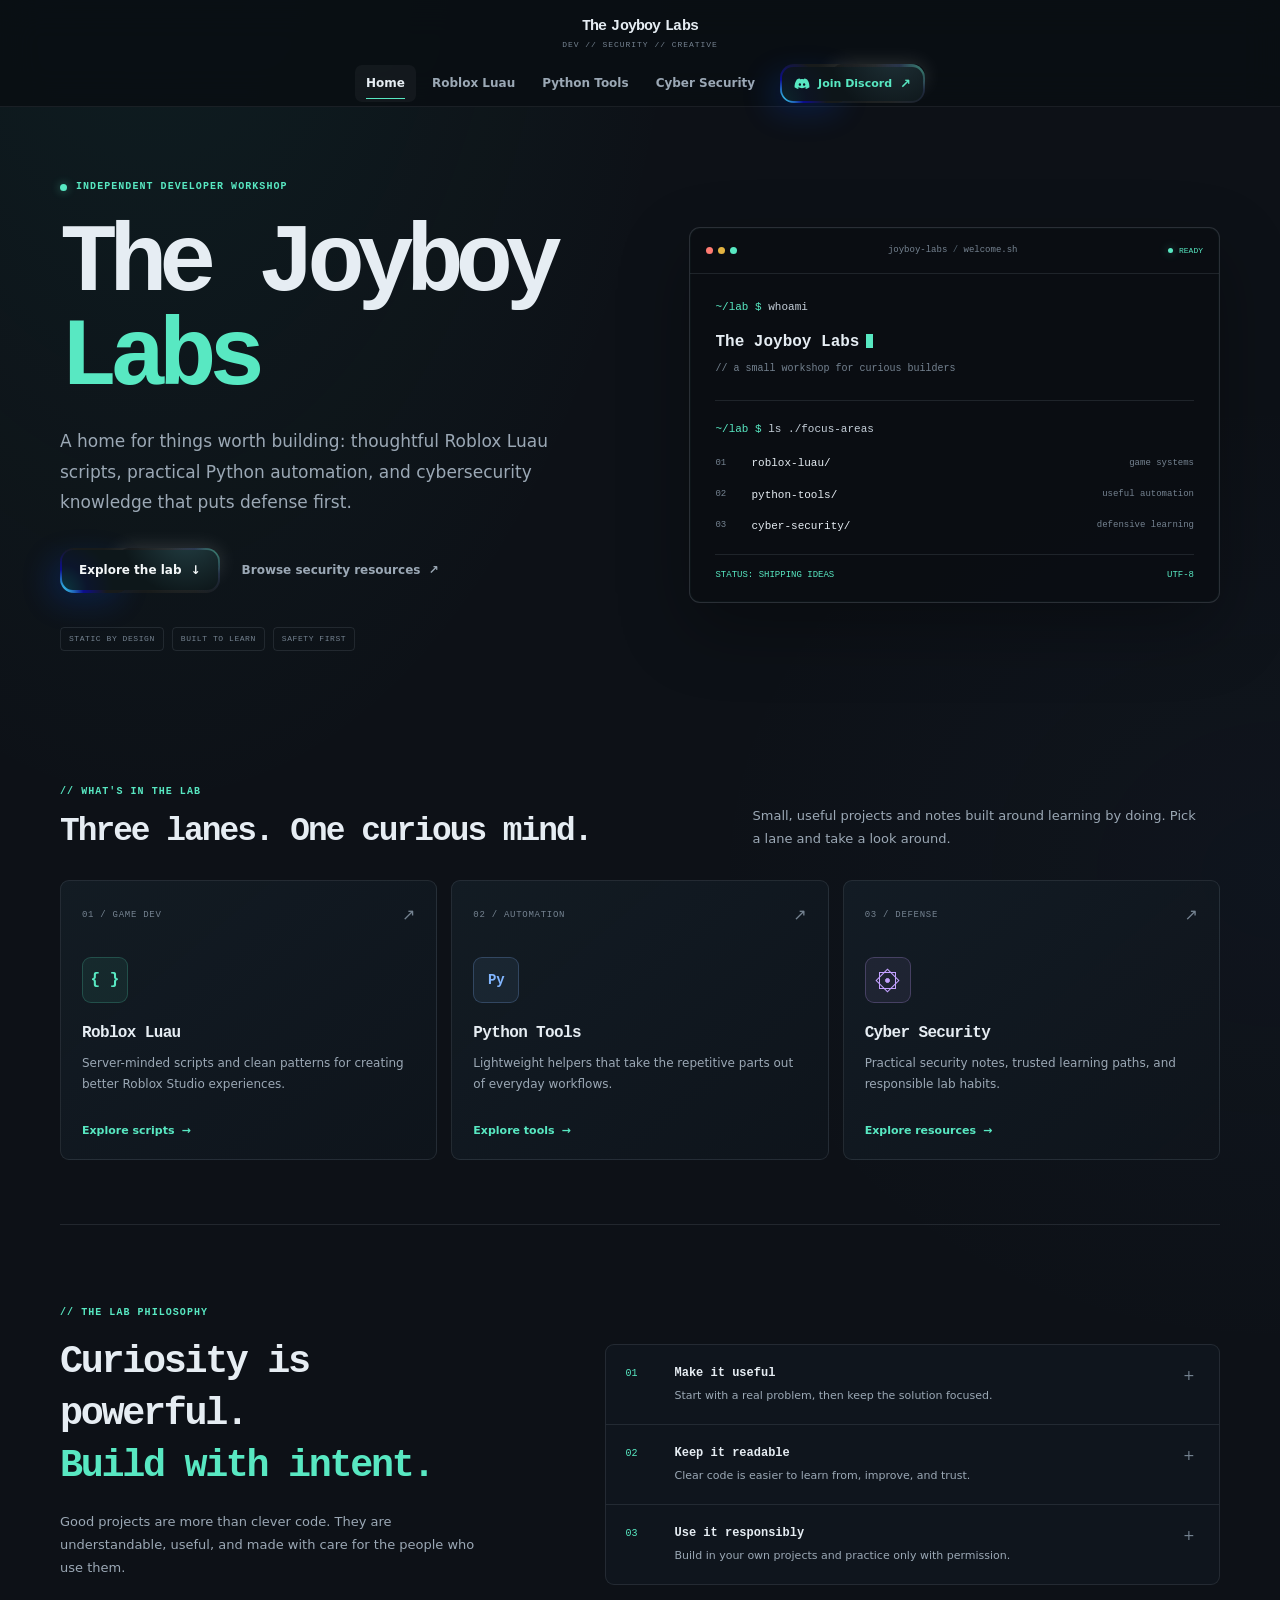
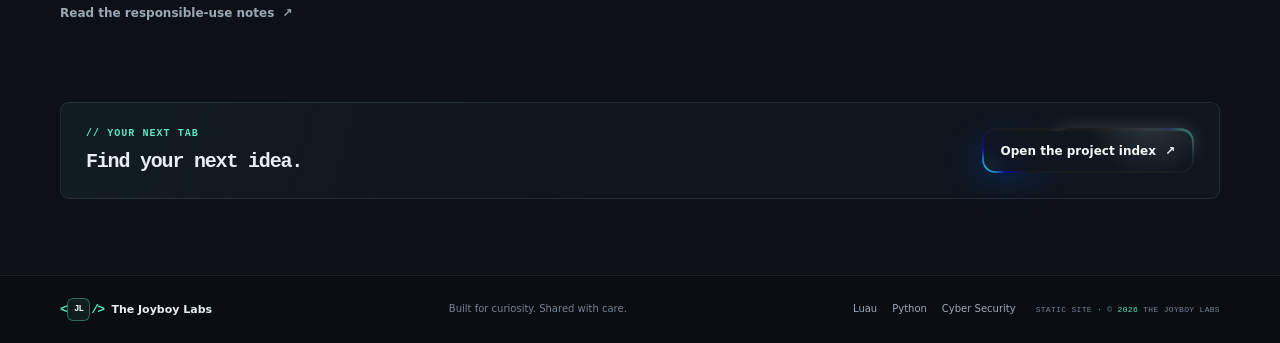
==== index.html @ d01e59e3 "Build Joyboy Labs static site and download bundle Co-authored-by: arena-agent <297053741+arena-agent" ====
<!doctype html>
<html lang="en">
<head>
  <meta charset="utf-8">
  <meta name="viewport" content="width=device-width, initial-scale=1">
  <meta name="theme-color" content="#0d1117">
  <meta name="description" content="The Joyboy Labs is a focused home for Roblox Luau scripts, practical Python tools, and responsible cybersecurity learning.">
  <title>The Joyboy Labs — Build, learn, explore</title>
  <link rel="stylesheet" href="css/style.css">
  <script src="js/main.js" defer></script>
</head>
<body>
  <a class="skip-link" href="#main">Skip to content</a>

  <header class="site-header">
    <div class="nav-shell">
      <a class="brand" href="index.html" aria-label="The Joyboy Labs home">
        <span class="brand-copy">
          <span class="brand-name" aria-hidden="true">
            <span class="brand-letter" style="animation-delay: 0ms">T</span><span class="brand-letter" style="animation-delay: 48ms">h</span><span class="brand-letter" style="animation-delay: 96ms">e</span><span class="brand-letter brand-space" style="animation-delay: 144ms">&nbsp;</span><span class="brand-letter" style="animation-delay: 192ms">J</span><span class="brand-letter" style="animation-delay: 240ms">o</span><span class="brand-letter" style="animation-delay: 288ms">y</span><span class="brand-letter" style="animation-delay: 336ms">b</span><span class="brand-letter" style="animation-delay: 384ms">o</span><span class="brand-letter" style="animation-delay: 432ms">y</span><span class="brand-letter brand-space" style="animation-delay: 480ms">&nbsp;</span><span class="brand-letter" style="animation-delay: 528ms">L</span><span class="brand-letter" style="animation-delay: 576ms">a</span><span class="brand-letter" style="animation-delay: 624ms">b</span><span class="brand-letter" style="animation-delay: 672ms">s</span>
          </span>
          <span class="brand-tag">DEV // SECURITY // CREATIVE</span>
        </span>
      </a>

      <button class="menu-toggle" type="button" aria-expanded="false" aria-controls="primary-navigation" aria-label="Open navigation menu">
        <span class="menu-toggle-lines" aria-hidden="true"><span></span><span></span><span></span></span>
      </button>

      <nav class="primary-nav" id="primary-navigation" aria-label="Primary navigation">
        <a class="nav-link is-active" href="index.html" aria-current="page">Home</a>
        <a class="nav-link" href="roblox.html">Roblox Luau</a>
        <a class="nav-link" href="python.html">Python Tools</a>
        <a class="nav-link" href="cyber.html">Cyber Security</a>
        <a class="discord-link button button-discord" href="https://discord.gg/joyboyhakari_16266" target="_blank" rel="noopener noreferrer">
          <span class="blob1" aria-hidden="true"></span><span class="blob2" aria-hidden="true"></span>
          <span class="inner"><svg aria-hidden="true" viewBox="0 0 24 24"><path d="M19.7 5.3a17.6 17.6 0 0 0-4.3-1.4l-.5 1a16.2 16.2 0 0 0-5.8 0l-.5-1a17.6 17.6 0 0 0-4.3 1.4C1.6 9.2.8 13 .8 16.8a17.8 17.8 0 0 0 5.3 2.7l1.1-1.8-1.7-.8.4-.3a12.6 12.6 0 0 0 12.2 0l.4.3-1.7.8 1.1 1.8a17.8 17.8 0 0 0 5.3-2.7c0-4.4-.8-8.1-3.5-11.5ZM8.8 14.7c-1 0-1.8-.9-1.8-2s.8-2 1.8-2 1.8.9 1.8 2-.8 2-1.8 2Zm6.4 0c-1 0-1.8-.9-1.8-2s.8-2 1.8-2 1.8.9 1.8 2-.8 2-1.8 2Z"/></svg><span>Join Discord</span><span class="external-mark" aria-hidden="true">↗</span></span>
        </a>
      </nav>
    </div>
  </header>

  <main id="main">
    <section class="home-hero container" aria-labelledby="home-title">
      <div class="hero-copy">
        <p class="eyebrow"><span class="status-dot"></span> INDEPENDENT DEVELOPER WORKSHOP</p>
        <h1 id="home-title">The Joyboy<br><span class="title-accent">Labs</span></h1>
        <p class="hero-lead">A home for things worth building: thoughtful Roblox Luau scripts, practical Python automation, and cybersecurity knowledge that puts defense first.</p>
        <div class="hero-actions">
          <a class="button button-primary" href="#focus-areas"><span class="blob1" aria-hidden="true"></span><span class="blob2" aria-hidden="true"></span><span class="inner"><span>Explore the lab</span><span aria-hidden="true">↓</span></span></a>
          <a class="text-link" href="cyber.html">Browse security resources <span aria-hidden="true">↗</span></a>
        </div>
        <ul class="hero-tags" aria-label="Site principles">
          <li>STATIC BY DESIGN</li>
          <li>BUILT TO LEARN</li>
          <li>SAFETY FIRST</li>
        </ul>
      </div>

      <div class="console-window" aria-label="A welcome panel for The Joyboy Labs">
        <div class="console-titlebar">
          <span class="window-dots" aria-hidden="true"><i></i><i></i><i></i></span>
          <span class="console-path">joyboy-labs <span>/</span> welcome.sh</span>
          <span class="console-state"><span class="status-dot"></span> READY</span>
        </div>
        <div class="console-body">
          <p class="console-command"><span>~/lab $</span> whoami</p>
          <p class="console-output">The Joyboy Labs<span class="cursor-block" aria-hidden="true"></span></p>
          <p class="console-comment">// a small workshop for curious builders</p>
          <div class="console-divider"></div>
          <p class="console-command"><span>~/lab $</span> ls ./focus-areas</p>
          <ul class="console-list">
            <li><span class="console-file">01</span><span>roblox-luau/</span><span class="console-file-note">game systems</span></li>
            <li><span class="console-file">02</span><span>python-tools/</span><span class="console-file-note">useful automation</span></li>
            <li><span class="console-file">03</span><span>cyber-security/</span><span class="console-file-note">defensive learning</span></li>
          </ul>
          <div class="console-footer"><span>STATUS: SHIPPING IDEAS</span><span>UTF-8</span></div>
        </div>
      </div>
    </section>

    <section class="section-block container" id="focus-areas" aria-labelledby="focus-title">
      <div class="section-heading">
        <div>
          <p class="eyebrow">// WHAT'S IN THE LAB</p>
          <h2 id="focus-title">Three lanes. One curious mind.</h2>
        </div>
        <p class="section-intro">Small, useful projects and notes built around learning by doing. Pick a lane and take a look around.</p>
      </div>

      <div class="focus-grid">
        <a class="focus-card" href="roblox.html">
          <div class="focus-card-top"><span class="focus-index">01 / GAME DEV</span><span class="card-arrow" aria-hidden="true">↗</span></div>
          <div class="focus-symbol symbol-luau" aria-hidden="true">{ }</div>
          <h3>Roblox Luau</h3>
          <p>Server-minded scripts and clean patterns for creating better Roblox Studio experiences.</p>
          <span class="focus-card-link">Explore scripts <span aria-hidden="true">→</span></span>
        </a>

        <a class="focus-card" href="python.html">
          <div class="focus-card-top"><span class="focus-index">02 / AUTOMATION</span><span class="card-arrow" aria-hidden="true">↗</span></div>
          <div class="focus-symbol symbol-python" aria-hidden="true">Py</div>
          <h3>Python Tools</h3>
          <p>Lightweight helpers that take the repetitive parts out of everyday workflows.</p>
          <span class="focus-card-link">Explore tools <span aria-hidden="true">→</span></span>
        </a>

        <a class="focus-card" href="cyber.html">
          <div class="focus-card-top"><span class="focus-index">03 / DEFENSE</span><span class="card-arrow" aria-hidden="true">↗</span></div>
          <div class="focus-symbol symbol-cyber" aria-hidden="true"><span></span></div>
          <h3>Cyber Security</h3>
          <p>Practical security notes, trusted learning paths, and responsible lab habits.</p>
          <span class="focus-card-link">Explore resources <span aria-hidden="true">→</span></span>
        </a>
      </div>
    </section>

    <section class="lab-note-section container" aria-labelledby="lab-note-title">
      <div class="lab-note-copy">
        <p class="eyebrow">// THE LAB PHILOSOPHY</p>
        <h2 id="lab-note-title">Curiosity is powerful.<br><span class="title-accent">Build with intent.</span></h2>
        <p>Good projects are more than clever code. They are understandable, useful, and made with care for the people who use them.</p>
        <a class="text-link" href="cyber.html">Read the responsible-use notes <span aria-hidden="true">↗</span></a>
      </div>
      <div class="principles-panel">
        <div class="principle-row"><span class="principle-number">01</span><div><h3>Make it useful</h3><p>Start with a real problem, then keep the solution focused.</p></div><span class="principle-mark" aria-hidden="true">+</span></div>
        <div class="principle-row"><span class="principle-number">02</span><div><h3>Keep it readable</h3><p>Clear code is easier to learn from, improve, and trust.</p></div><span class="principle-mark" aria-hidden="true">+</span></div>
        <div class="principle-row"><span class="principle-number">03</span><div><h3>Use it responsibly</h3><p>Build in your own projects and practice only with permission.</p></div><span class="principle-mark" aria-hidden="true">+</span></div>
      </div>
    </section>

    <section class="closing-cta container" aria-labelledby="closing-title">
      <div>
        <p class="eyebrow">// YOUR NEXT TAB</p>
        <h2 id="closing-title">Find your next idea.</h2>
      </div>
      <a class="button button-outline" href="roblox.html"><span class="blob1" aria-hidden="true"></span><span class="blob2" aria-hidden="true"></span><span class="inner"><span>Open the project index</span><span aria-hidden="true">↗</span></span></a>
    </section>
  </main>

  <footer class="site-footer">
    <div class="footer-shell">
      <a class="footer-brand" href="index.html"><span class="brand-mark" aria-hidden="true"><span class="brand-mark-bracket">&lt;</span><span class="brand-mark-core">JL</span><span class="brand-mark-bracket">/&gt;</span></span><span>The Joyboy Labs</span></a>
      <p>Built for curiosity. Shared with care.</p>
      <div class="footer-links"><a href="roblox.html">Luau</a><a href="python.html">Python</a><a href="cyber.html">Cyber Security</a></div>
      <span class="footer-meta">STATIC SITE <span aria-hidden="true">·</span> © <span data-current-year>2026</span> THE JOYBOY LABS</span>
    </div>
  </footer>
</body>
</html>
---- css/style.css ----
:root {
  color-scheme: dark;
  --bg: #0d1117;
  --bg-deep: #090d12;
  --panel: #111820;
  --panel-raised: #141d26;
  --panel-muted: #0f151c;
  --text: #e6edf3;
  --muted: #9ba8b5;
  --subtle: #758391;
  --border: rgba(139, 148, 158, 0.17);
  --border-strong: rgba(139, 148, 158, 0.3);
  --accent: #58e8c2;
  --accent-blue: #82b6ff;
  --accent-violet: #c3a1ff;
  --danger: #ff7b72;
  --font-sans: Inter, ui-sans-serif, system-ui, -apple-system, BlinkMacSystemFont, "Segoe UI", sans-serif;
  --font-mono: "Fira Code", "SFMono-Regular", Consolas, "Liberation Mono", monospace;
  --content-width: 1160px;
}

*,
*::before,
*::after {
  box-sizing: border-box;
}

html {
  scroll-behavior: smooth;
  scroll-padding-top: 100px;
  background: var(--bg);
}

body {
  min-width: 320px;
  margin: 0;
  color: var(--text);
  background:
    radial-gradient(ellipse at 12% -12%, rgba(35, 176, 149, 0.09), transparent 34rem),
    radial-gradient(ellipse at 100% 45%, rgba(61, 106, 177, 0.045), transparent 36rem),
    var(--bg);
  font-family: var(--font-sans);
  font-size: 15px;
  line-height: 1.65;
  -webkit-font-smoothing: antialiased;
  text-rendering: optimizeLegibility;
}

button,
a {
  font: inherit;
}

a {
  color: inherit;
  text-decoration: none;
}

button {
  color: inherit;
}

svg {
  display: block;
}

::selection {
  color: #07110f;
  background: var(--accent);
}

:focus-visible {
  outline: 2px solid var(--accent);
  outline-offset: 4px;
}

.skip-link {
  position: fixed;
  z-index: 100;
  top: 12px;
  left: 12px;
  padding: 10px 14px;
  transform: translateY(-160%);
  border: 1px solid var(--accent);
  border-radius: 8px;
  color: #08120f;
  background: var(--accent);
  font-weight: 700;
}

.skip-link:focus {
  transform: translateY(0);
}

.container {
  width: min(var(--content-width), calc(100% - 48px));
  margin-inline: auto;
}

.site-header {
  position: sticky;
  z-index: 50;
  top: 0;
  border-bottom: 1px solid rgba(139, 148, 158, 0.13);
  background: rgba(10, 14, 19, 0.87);
  backdrop-filter: blur(18px);
  -webkit-backdrop-filter: blur(18px);
}

.nav-shell {
  position: relative;
  display: grid;
  width: min(var(--content-width), calc(100% - 48px));
  min-height: 106px;
  grid-template-columns: 1fr;
  grid-template-rows: 55px 45px;
  justify-items: center;
  gap: 0;
  margin-inline: auto;
  padding-top: 6px;
}

.brand {
  grid-row: 1;
  display: inline-flex;
  min-width: max-content;
  align-items: center;
  justify-content: center;
}

.footer-brand {
  display: inline-flex;
  min-width: max-content;
  align-items: center;
  gap: 11px;
}

.brand-mark {
  display: inline-flex;
  align-items: center;
  gap: 1px;
  color: var(--accent);
  font-family: var(--font-mono);
  font-size: 14px;
  font-weight: 700;
  letter-spacing: -0.12em;
  line-height: 1;
}

.brand-mark-core {
  display: inline-grid;
  width: 27px;
  height: 27px;
  place-items: center;
  border: 1px solid rgba(88, 232, 194, 0.38);
  border-radius: 6px;
  color: var(--text);
  background: rgba(88, 232, 194, 0.08);
  font-size: 10px;
  letter-spacing: -0.08em;
}

.brand-mark-bracket {
  color: var(--accent);
  font-size: 13px;
}

.brand-copy {
  display: grid;
  justify-items: center;
  gap: 4px;
  text-align: center;
}

.brand-name {
  position: relative;
  display: inline-flex;
  isolation: isolate;
  align-items: center;
  color: var(--text);
  font-family: var(--font-mono);
  font-size: 15px;
  font-weight: 700;
  letter-spacing: -0.055em;
  line-height: 1.2;
}

.brand-letter {
  display: inline-block;
  opacity: 1;
  animation: brand-letter-reveal 720ms cubic-bezier(0.2, 0.75, 0.25, 1) both;
  animation-delay: 0ms;
}

.brand-space {
  width: 0.32em;
}

.brand-name::after {
  position: absolute;
  z-index: 1;
  inset: -3px -7px;
  pointer-events: none;
  background-image:
    radial-gradient(circle at 50% 50%, rgba(255, 255, 0, 0.72), transparent 50%),
    radial-gradient(circle at 45% 45%, rgba(255, 0, 0, 0.54), transparent 45%),
    radial-gradient(circle at 55% 55%, rgba(0, 255, 255, 0.62), transparent 45%),
    radial-gradient(circle at 45% 55%, rgba(0, 255, 0, 0.48), transparent 45%),
    radial-gradient(circle at 55% 45%, rgba(0, 0, 255, 0.48), transparent 45%);
  background-size: 100% 100%;
  content: "";
  opacity: 0;
  mix-blend-mode: screen;
  mask: repeating-linear-gradient(90deg, transparent 0 6px, #000 7px 8px);
  -webkit-mask: repeating-linear-gradient(90deg, transparent 0 6px, #000 7px 8px);
  animation: brand-spectrum-reveal 1.8s cubic-bezier(0.6, 0.8, 0.5, 1) both;
}

@keyframes brand-letter-reveal {
  0% {
    opacity: 0;
    transform: scale(0.88) translateY(3px);
    text-shadow: 0 0 0 transparent;
  }
  14% {
    opacity: 1;
    transform: scale(1.08) translateY(-1px);
    text-shadow: 0 0 8px rgba(88, 232, 194, 0.7);
  }
  38%,
  100% {
    opacity: 1;
    transform: scale(1) translateY(0);
    text-shadow: 0 0 0 transparent;
  }
}

@keyframes brand-spectrum-reveal {
  0% {
    opacity: 0;
    transform: translateX(-55%);
  }
  15% {
    opacity: 0.9;
  }
  65% {
    opacity: 0;
  }
  100% {
    opacity: 0;
    transform: translateX(55%);
  }
}

.brand-tag {
  color: var(--subtle);
  font-family: var(--font-mono);
  font-size: 8px;
  letter-spacing: 0.12em;
  line-height: 1.2;
}

.primary-nav {
  grid-row: 2;
  display: flex;
  align-items: center;
  justify-self: center;
  gap: 5px;
}

.nav-link {
  position: relative;
  padding: 9px 11px;
  border-radius: 7px;
  color: var(--muted);
  font-size: 12px;
  font-weight: 550;
  transition: color 160ms ease, background-color 160ms ease;
}

.nav-link:hover,
.nav-link.is-active {
  color: var(--text);
  background: rgba(255, 255, 255, 0.045);
}

.nav-link.is-active::after {
  position: absolute;
  right: 11px;
  bottom: 3px;
  left: 11px;
  height: 1px;
  background: var(--accent);
  content: "";
}

.discord-link {
  flex: 0 0 auto;
}

.external-mark {
  font-size: 13px;
  line-height: 1;
}

.menu-toggle {
  display: none;
  width: 42px;
  height: 42px;
  align-items: center;
  justify-content: center;
  border: 1px solid var(--border);
  border-radius: 8px;
  background: var(--panel-muted);
  cursor: pointer;
}

.menu-toggle-lines {
  display: grid;
  width: 17px;
  gap: 4px;
}

.menu-toggle-lines span {
  display: block;
  height: 1.5px;
  border-radius: 2px;
  background: var(--text);
}

.eyebrow {
  display: flex;
  align-items: center;
  gap: 9px;
  margin: 0;
  color: var(--accent);
  font-family: var(--font-mono);
  font-size: 10px;
  font-weight: 600;
  letter-spacing: 0.105em;
  line-height: 1.6;
}

.status-dot {
  display: inline-block;
  width: 7px;
  height: 7px;
  flex: 0 0 7px;
  border-radius: 50%;
  background: var(--accent);
  box-shadow: 0 0 10px rgba(88, 232, 194, 0.48);
}

.home-hero {
  display: grid;
  min-height: 590px;
  grid-template-columns: 1fr 0.96fr;
  align-items: center;
  gap: clamp(34px, 6vw, 78px);
  padding-block: 72px 84px;
}

.hero-copy {
  max-width: 570px;
}

.hero-copy h1,
.page-hero h1 {
  margin: 23px 0 20px;
  font-family: var(--font-mono);
  font-size: clamp(3.5rem, 7.8vw, 6rem);
  font-weight: 650;
  letter-spacing: -0.085em;
  line-height: 0.98;
}

.title-accent {
  color: var(--accent);
}

.hero-lead,
.page-lead {
  max-width: 570px;
  margin: 0;
  color: var(--muted);
  font-size: clamp(15px, 1.6vw, 17px);
  line-height: 1.8;
}

.hero-actions {
  display: flex;
  flex-wrap: wrap;
  align-items: center;
  gap: 22px;
  margin-top: 30px;
}

.button {
  position: relative;
  isolation: isolate;
  display: inline-flex;
  min-height: 45px;
  align-items: center;
  justify-content: center;
  padding: 2px;
  overflow: visible;
  border: 0;
  border-radius: 14px;
  color: var(--text);
  background: radial-gradient(circle 80px at 80% -10%, rgba(255, 255, 255, 0.16), #181b1b 76%);
  font-size: 12px;
  font-weight: 700;
  text-decoration: none;
  white-space: nowrap;
  cursor: pointer;
  transition: transform 160ms ease, filter 160ms ease;
}

.button::after {
  position: absolute;
  z-index: -1;
  top: 0;
  right: 0;
  width: 65%;
  height: 60%;
  border-radius: 120px;
  box-shadow: 0 0 20px rgba(255, 255, 255, 0.16);
  content: "";
  pointer-events: none;
}

.button .blob1,
.button .blob2 {
  position: absolute;
  top: 0;
  bottom: 0;
  width: 70px;
  border-radius: inherit;
  pointer-events: none;
  transition: transform 180ms ease;
}

.button .blob1 {
  left: 0;
  background: radial-gradient(circle 60px at 0% 100%, #3fe9ff, rgba(0, 0, 255, 0.5), transparent 78%);
  box-shadow: -10px 10px 30px rgba(0, 81, 255, 0.18);
}

.button .blob2 {
  right: 0;
  background: radial-gradient(circle 65px at 100% 0%, rgba(88, 232, 194, 0.72), rgba(0, 81, 255, 0.16), transparent 78%);
  opacity: 0.72;
}

.button .inner {
  position: relative;
  z-index: 1;
  display: inline-flex;
  width: auto;
  min-height: 40px;
  align-items: center;
  justify-content: center;
  gap: 9px;
  padding: 0 17px;
  border-radius: 11px;
  color: #f3f7f8;
  background: radial-gradient(circle 80px at 80% -50%, #39464c, #0e1419 80%);
  font-size: 12px;
  font-weight: 700;
  line-height: 1.2;
}

.button .inner::before {
  position: absolute;
  z-index: 0;
  inset: 0;
  border-radius: inherit;
  background: radial-gradient(circle 60px at 0% 100%, rgba(0, 225, 255, 0.08), rgba(0, 0, 255, 0.045), transparent 85%);
  content: "";
  pointer-events: none;
}

.button .inner > * {
  position: relative;
  z-index: 1;
}

.button:hover {
  transform: translateY(-1px);
  filter: brightness(1.12);
}

.button:hover .blob1 {
  transform: translateX(3px);
}

.button:hover .blob2 {
  transform: translateX(-3px);
}

.button:focus-visible {
  outline: 2px solid var(--accent);
  outline-offset: 4px;
}

.button-primary .inner {
  background: radial-gradient(circle 80px at 80% -50%, #254247, #0d171a 82%);
}

.button-primary .inner::before {
  background: radial-gradient(circle 60px at 0% 100%, rgba(0, 225, 255, 0.16), rgba(0, 0, 255, 0.08), transparent 85%);
}

.button-outline .inner {
  background: radial-gradient(circle 80px at 80% -50%, #303b42, #10161d 82%);
}

.button-discord {
  min-height: 39px;
  margin-left: 9px;
  font-size: 11px;
}

.button-discord .inner {
  min-height: 34px;
  gap: 8px;
  padding-inline: 12px;
  color: var(--accent);
  font-size: 11px;
  background: radial-gradient(circle 80px at 80% -50%, #203339, #0d1519 82%);
}

.button-discord:hover .inner {
  color: #f3f7f8;
}

.button-discord svg {
  width: 16px;
  height: 16px;
  fill: currentColor;
}

.text-link {
  display: inline-flex;
  align-items: center;
  gap: 8px;
  color: var(--muted);
  font-size: 12px;
  font-weight: 600;
  transition: color 160ms ease;
}

.text-link:hover {
  color: var(--accent);
}

.hero-tags,
.tag-row {
  display: flex;
  flex-wrap: wrap;
  align-items: center;
  gap: 8px;
  margin: 34px 0 0;
  padding: 0;
  list-style: none;
}

.hero-tags li,
.tag {
  padding: 6px 8px;
  border: 1px solid var(--border);
  border-radius: 4px;
  color: var(--subtle);
  font-family: var(--font-mono);
  font-size: 8px;
  letter-spacing: 0.07em;
  line-height: 1.25;
}

.console-window {
  overflow: hidden;
  border: 1px solid rgba(139, 148, 158, 0.25);
  border-radius: 11px;
  background: rgba(10, 14, 19, 0.92);
  box-shadow: 0 26px 70px rgba(0, 0, 0, 0.3), 0 0 0 1px rgba(88, 232, 194, 0.025) inset;
}

.console-titlebar {
  display: flex;
  min-height: 46px;
  align-items: center;
  justify-content: space-between;
  gap: 12px;
  padding: 0 16px;
  border-bottom: 1px solid var(--border);
  color: var(--subtle);
  font-family: var(--font-mono);
  font-size: 9px;
}

.window-dots {
  display: inline-flex;
  gap: 5px;
}

.window-dots i {
  width: 7px;
  height: 7px;
  border-radius: 50%;
  background: #4b5967;
}

.window-dots i:first-child {
  background: #ff7b72;
}

.window-dots i:nth-child(2) {
  background: #e3b341;
}

.window-dots i:nth-child(3) {
  background: #58e8c2;
}

.console-path {
  flex: 1;
  text-align: center;
}

.console-path span {
  color: #52606d;
}

.console-state {
  display: inline-flex;
  align-items: center;
  gap: 6px;
  color: var(--accent);
  font-size: 8px;
}

.console-state .status-dot {
  width: 5px;
  height: 5px;
  flex-basis: 5px;
}

.console-body {
  padding: 24px 25px 19px;
  font-family: var(--font-mono);
  font-size: 11px;
}

.console-command {
  margin: 0;
  color: #c6d0da;
}

.console-command span {
  color: var(--accent);
}

.console-output {
  margin: 13px 0 5px;
  color: var(--text);
  font-size: 16px;
  font-weight: 600;
}

.cursor-block {
  display: inline-block;
  width: 7px;
  height: 14px;
  margin-left: 7px;
  background: var(--accent);
  vertical-align: -2px;
}

.console-comment {
  margin: 0;
  color: var(--subtle);
  font-size: 10px;
}

.console-divider {
  height: 1px;
  margin: 23px 0 19px;
  background: var(--border);
}

.console-list {
  display: grid;
  gap: 13px;
  margin: 16px 0 19px;
  padding: 0;
  color: var(--text);
  list-style: none;
}

.console-list li {
  display: grid;
  grid-template-columns: 26px minmax(100px, 1fr) auto;
  align-items: center;
  gap: 10px;
}

.console-file,
.console-file-note,
.console-footer {
  color: var(--subtle);
  font-size: 9px;
}

.console-file-note {
  text-align: right;
}

.console-footer {
  display: flex;
  justify-content: space-between;
  padding-top: 13px;
  border-top: 1px solid var(--border);
  color: var(--accent);
}

.section-block {
  padding-block: 49px 64px;
}

.section-block-compact {
  padding-top: 18px;
}

.section-heading {
  display: grid;
  grid-template-columns: 1.05fr 0.75fr;
  align-items: end;
  gap: 38px;
  margin-bottom: 27px;
}

.section-heading h2,
.lab-note-copy h2,
.closing-cta h2,
.resource-strip h2 {
  margin: 11px 0 0;
  font-family: var(--font-mono);
  font-size: clamp(1.5rem, 3vw, 2.05rem);
  font-weight: 550;
  letter-spacing: -0.06em;
  line-height: 1.28;
}

.section-intro {
  max-width: 455px;
  margin: 0 0 2px;
  color: var(--muted);
  font-size: 13px;
  line-height: 1.75;
}

.focus-grid {
  display: grid;
  grid-template-columns: repeat(3, minmax(0, 1fr));
  gap: 14px;
}

.focus-card {
  display: flex;
  min-height: 280px;
  flex-direction: column;
  padding: 21px 21px 19px;
  border: 1px solid var(--border);
  border-radius: 9px;
  background: linear-gradient(140deg, rgba(20, 29, 38, 0.88), rgba(15, 21, 28, 0.86));
  transition: border-color 160ms ease, background-color 160ms ease, transform 160ms ease;
}

.focus-card:hover {
  transform: translateY(-3px);
  border-color: rgba(88, 232, 194, 0.47);
  background: linear-gradient(140deg, rgba(21, 34, 41, 0.96), rgba(15, 21, 28, 0.9));
}

.focus-card-top {
  display: flex;
  align-items: center;
  justify-content: space-between;
}

.focus-index,
.mini-card-index,
.resource-index {
  color: var(--subtle);
  font-family: var(--font-mono);
  font-size: 9px;
  letter-spacing: 0.08em;
}

.card-arrow {
  color: var(--subtle);
  font-size: 16px;
  transition: color 160ms ease, transform 160ms ease;
}

.focus-card:hover .card-arrow {
  transform: translate(2px, -2px);
  color: var(--accent);
}

.focus-symbol {
  display: grid;
  width: 46px;
  height: 46px;
  place-items: center;
  margin-top: 29px;
  border: 1px solid rgba(88, 232, 194, 0.2);
  border-radius: 9px;
  color: var(--accent);
  background: rgba(88, 232, 194, 0.07);
  font-family: var(--font-mono);
  font-size: 16px;
  font-weight: 600;
}

.symbol-python {
  border-color: rgba(130, 182, 255, 0.23);
  color: var(--accent-blue);
  background: rgba(130, 182, 255, 0.075);
  font-size: 14px;
}

.symbol-cyber {
  position: relative;
  border-color: rgba(195, 161, 255, 0.24);
  background: rgba(195, 161, 255, 0.075);
}

.symbol-cyber::before,
.symbol-cyber::after,
.symbol-cyber span {
  position: absolute;
  display: block;
  width: 17px;
  height: 17px;
  border: 1px solid var(--accent-violet);
  content: "";
}

.symbol-cyber::before {
  transform: rotate(45deg);
}

.symbol-cyber::after {
  width: 5px;
  height: 5px;
  border-radius: 50%;
  background: var(--accent-violet);
}

.focus-card h3,
.mini-card h3,
.resource-card h3 {
  margin: 17px 0 6px;
  font-family: var(--font-mono);
  font-size: 16px;
  font-weight: 550;
  letter-spacing: -0.04em;
}

.focus-card p,
.mini-card p,
.resource-card p {
  margin: 0;
  color: var(--muted);
  font-size: 12px;
  line-height: 1.75;
}

.focus-card-link {
  display: flex;
  align-items: center;
  gap: 7px;
  margin-top: auto;
  padding-top: 21px;
  color: var(--accent);
  font-size: 11px;
  font-weight: 650;
}

.lab-note-section {
  display: grid;
  grid-template-columns: 0.85fr 1.15fr;
  align-items: center;
  gap: clamp(35px, 7vw, 90px);
  padding-block: 80px 78px;
  border-top: 1px solid var(--border);
}

.lab-note-copy h2 {
  margin-top: 15px;
  font-size: clamp(1.65rem, 3.5vw, 2.4rem);
  line-height: 1.36;
}

.lab-note-copy > p:not(.eyebrow) {
  max-width: 430px;
  margin: 17px 0 20px;
  color: var(--muted);
  font-size: 13px;
  line-height: 1.8;
}

.principles-panel {
  overflow: hidden;
  border: 1px solid var(--border);
  border-radius: 9px;
  background: rgba(17, 24, 32, 0.72);
}

.principle-row {
  display: grid;
  grid-template-columns: 36px 1fr 16px;
  align-items: start;
  gap: 13px;
  padding: 19px 20px;
}

.principle-row + .principle-row {
  border-top: 1px solid var(--border);
}

.principle-number {
  padding-top: 2px;
  color: var(--accent);
  font-family: var(--font-mono);
  font-size: 10px;
}

.principle-row h3 {
  margin: 0 0 3px;
  font-family: var(--font-mono);
  font-size: 12px;
  font-weight: 550;
}

.principle-row p {
  margin: 0;
  color: var(--muted);
  font-size: 11px;
  line-height: 1.65;
}

.principle-mark {
  color: var(--subtle);
  font-size: 14px;
}

.closing-cta {
  display: flex;
  align-items: center;
  justify-content: space-between;
  gap: 24px;
  margin-bottom: 76px;
  padding: 23px 25px;
  border: 1px solid var(--border);
  border-radius: 9px;
  background: linear-gradient(105deg, rgba(88, 232, 194, 0.055), rgba(17, 24, 32, 0.7) 45%);
}

.closing-cta h2 {
  margin-top: 7px;
  font-size: 20px;
}

.site-footer {
  border-top: 1px solid var(--border);
  background: rgba(8, 12, 17, 0.64);
}

.footer-shell {
  display: grid;
  width: min(var(--content-width), calc(100% - 48px));
  grid-template-columns: 1fr auto 1fr auto;
  align-items: center;
  gap: 20px;
  margin-inline: auto;
  padding-block: 22px;
}

.footer-brand {
  gap: 8px;
  color: var(--text);
  font-size: 11px;
  font-weight: 650;
}

.footer-brand .brand-mark-core {
  width: 23px;
  height: 23px;
  font-size: 9px;
}

.footer-shell > p {
  margin: 0;
  color: var(--subtle);
  font-size: 10px;
}

.footer-links {
  display: flex;
  justify-content: flex-end;
  gap: 15px;
}

.footer-links a {
  color: var(--muted);
  font-size: 10px;
  transition: color 160ms ease;
}

.footer-links a:hover {
  color: var(--accent);
}

.footer-meta {
  color: var(--subtle);
  font-family: var(--font-mono);
  font-size: 8px;
  letter-spacing: 0.04em;
  white-space: nowrap;
}

.footer-meta span {
  color: var(--accent);
}

/* Category pages */
.page-hero {
  display: grid;
  grid-template-columns: minmax(0, 1fr) 285px;
  align-items: end;
  gap: 56px;
  padding-block: 75px 48px;
  border-bottom: 1px solid var(--border);
}

.page-hero-copy {
  max-width: 720px;
}

.page-hero h1 {
  margin: 17px 0 17px;
  font-size: clamp(3rem, 6.5vw, 5rem);
  line-height: 1.08;
}

.page-lead {
  max-width: 660px;
  font-size: 15px;
}

.page-hero .tag-row {
  margin-top: 23px;
}

.page-index-card {
  display: grid;
  gap: 13px;
  padding: 19px;
  border: 1px solid var(--border);
  border-radius: 8px;
  background: linear-gradient(145deg, rgba(17, 24, 32, 0.92), rgba(13, 17, 23, 0.7));
}

.index-card-label {
  color: var(--accent);
  font-family: var(--font-mono);
  font-size: 8px;
  letter-spacing: 0.13em;
}

.index-card-title {
  padding-bottom: 9px;
  border-bottom: 1px solid var(--border);
  color: var(--text);
  font-family: var(--font-mono);
  font-size: 14px;
  letter-spacing: -0.04em;
}

.index-card-line {
  display: flex;
  gap: 11px;
  color: var(--muted);
  font-size: 10px;
}

.index-card-line span {
  color: var(--subtle);
  font-family: var(--font-mono);
  font-size: 9px;
}

.page-hero + .section-block {
  padding-top: 58px;
}

.snippet-card {
  overflow: hidden;
  border: 1px solid var(--border);
  border-radius: 9px;
  background: rgba(16, 23, 30, 0.72);
}

.snippet-heading {
  display: flex;
  align-items: flex-start;
  justify-content: space-between;
  gap: 22px;
  padding: 21px 23px 19px;
}

.snippet-kicker {
  color: var(--accent);
  font-family: var(--font-mono);
  font-size: 8px;
  letter-spacing: 0.1em;
}

.snippet-kicker span {
  padding-inline: 3px;
  color: var(--subtle);
}

.snippet-heading h3 {
  margin: 9px 0 4px;
  font-family: var(--font-mono);
  font-size: 15px;
  font-weight: 550;
  letter-spacing: -0.045em;
}

.snippet-heading p {
  margin: 0;
  color: var(--muted);
  font-size: 11px;
  line-height: 1.7;
}

.snippet-heading p code,
.snippet-footnote p code {
  padding: 1px 5px;
  border: 1px solid var(--border);
  border-radius: 4px;
  color: var(--accent-blue);
  background: rgba(7, 11, 15, 0.58);
  font-family: var(--font-mono);
  font-size: 0.9em;
}

.language-pill {
  flex: 0 0 auto;
  padding: 5px 8px;
  border: 1px solid rgba(130, 182, 255, 0.24);
  border-radius: 4px;
  color: var(--accent-blue);
  background: rgba(130, 182, 255, 0.06);
  font-family: var(--font-mono);
  font-size: 8px;
  letter-spacing: 0.08em;
}

.code-card {
  overflow: hidden;
  border-top: 1px solid var(--border);
  border-bottom: 1px solid var(--border);
  background: var(--bg-deep);
}

.code-toolbar {
  display: flex;
  min-height: 45px;
  align-items: center;
  justify-content: space-between;
  gap: 14px;
  padding: 6px 12px 6px 18px;
  border-bottom: 1px solid rgba(139, 148, 158, 0.13);
  background: rgba(255, 255, 255, 0.016);
}

.code-file {
  display: inline-flex;
  min-width: 0;
  align-items: center;
  gap: 9px;
  overflow-wrap: anywhere;
  color: var(--muted);
  font-family: var(--font-mono);
  font-size: 9px;
}

.file-dot {
  width: 7px;
  height: 7px;
  flex: 0 0 7px;
  border-radius: 2px;
  background: var(--accent-blue);
}

.copy-button.button {
  min-width: 77px;
  min-height: 30px;
  flex: 0 0 auto;
  padding: 2px;
  font-size: 10px;
  font-weight: 600;
}

.copy-button.button .inner {
  width: 100%;
  min-height: 26px;
  gap: 7px;
  padding-inline: 9px;
  border-radius: 9px;
  font-size: 10px;
}

.copy-button.button:hover:not(:disabled) .inner {
  color: var(--accent);
}

.copy-button.button:disabled {
  cursor: default;
  opacity: 0.92;
}

.copy-button .inner svg {
  width: 14px;
  height: 14px;
  fill: none;
  stroke: currentColor;
  stroke-linecap: round;
  stroke-linejoin: round;
  stroke-width: 1.4;
}

.copy-button.is-copied .inner {
  color: var(--accent);
}

.copy-button.is-error .inner {
  color: var(--danger);
}

pre {
  max-height: 520px;
  overflow: auto;
  margin: 0;
  scrollbar-color: #384653 #0a0e13;
  scrollbar-width: thin;
}

pre code {
  display: block;
  min-width: max-content;
  padding: 18px 22px 21px;
  color: #c9d1d9;
  font-family: var(--font-mono);
  font-size: 11px;
  line-height: 1.8;
  tab-size: 4;
  white-space: pre;
}

.token-keyword {
  color: #ff7b72;
}

.token-string {
  color: #a5d6ff;
}

.token-number {
  color: #79c0ff;
}

.token-function {
  color: #d2a8ff;
}

.token-type {
  color: #ffa657;
}

.token-comment {
  color: #8b949e;
  font-style: italic;
}

.snippet-footnote {
  display: flex;
  align-items: flex-start;
  gap: 10px;
  padding: 13px 20px 15px;
}

.footnote-mark {
  display: grid;
  width: 16px;
  height: 16px;
  flex: 0 0 16px;
  place-items: center;
  margin-top: 2px;
  border: 1px solid rgba(130, 182, 255, 0.34);
  border-radius: 50%;
  color: var(--accent-blue);
  font-family: var(--font-mono);
  font-size: 9px;
  line-height: 1;
}

.snippet-footnote p {
  margin: 0;
  color: var(--subtle);
  font-size: 10px;
  line-height: 1.7;
}

.principle-grid {
  display: grid;
  grid-template-columns: repeat(3, minmax(0, 1fr));
  gap: 13px;
}

.mini-card {
  min-height: 168px;
  padding: 19px;
  border: 1px solid var(--border);
  border-radius: 8px;
  background: rgba(17, 24, 32, 0.55);
}

.mini-card-index {
  color: var(--accent);
  font-size: 8px;
}

.mini-card h3 {
  margin-top: 16px;
  font-size: 14px;
}

.resource-strip {
  display: flex;
  align-items: center;
  justify-content: space-between;
  gap: 25px;
  margin-block: 25px 74px;
  padding: 22px 24px;
  border: 1px solid var(--border);
  border-radius: 9px;
  background: rgba(17, 24, 32, 0.55);
}

.resource-strip h2 {
  margin-top: 7px;
  font-size: 16px;
}

.resource-strip > div > p:last-child {
  margin: 6px 0 0;
  color: var(--muted);
  font-size: 11px;
  line-height: 1.65;
}

.resource-grid {
  display: grid;
  grid-template-columns: repeat(3, minmax(0, 1fr));
  gap: 13px;
}

.resource-card {
  display: flex;
  min-height: 210px;
  flex-direction: column;
  padding: 19px;
  border: 1px solid var(--border);
  border-radius: 8px;
  background: rgba(17, 24, 32, 0.58);
  transition: border-color 160ms ease, transform 160ms ease;
}

.resource-card:hover {
  transform: translateY(-2px);
  border-color: rgba(88, 232, 194, 0.45);
}

.resource-index {
  color: var(--accent);
  font-size: 8px;
}

.resource-card h3 {
  margin-top: 16px;
  font-size: 14px;
}

.resource-open {
  display: flex;
  align-items: center;
  gap: 6px;
  margin-top: auto;
  padding-top: 17px;
  color: var(--accent);
  font-size: 10px;
  font-weight: 650;
}

.safety-banner {
  display: flex;
  align-items: flex-start;
  gap: 17px;
  margin-top: 33px;
  padding: 20px 22px;
  border: 1px solid rgba(227, 179, 65, 0.22);
  border-radius: 8px;
  background: rgba(227, 179, 65, 0.045);
}

.safety-icon {
  display: grid;
  width: 26px;
  height: 26px;
  flex: 0 0 26px;
  place-items: center;
  border: 1px solid rgba(227, 179, 65, 0.4);
  border-radius: 50%;
  color: #e3b341;
  font-family: var(--font-mono);
  font-size: 12px;
  font-weight: 700;
}

.safety-banner .eyebrow {
  color: #e3b341;
  font-size: 8px;
}

.safety-banner h2 {
  margin: 5px 0 3px;
  font-family: var(--font-mono);
  font-size: 13px;
  font-weight: 550;
  letter-spacing: -0.025em;
}

.safety-banner p:last-child {
  margin: 0;
  color: var(--muted);
  font-size: 11px;
  line-height: 1.7;
}

@media (max-width: 960px) {
  .nav-shell {
    min-height: 68px;
    grid-template-rows: auto;
    padding-block: 8px;
  }

  .menu-toggle {
    position: absolute;
    top: 50%;
    right: 0;
    display: inline-flex;
    transform: translateY(-50%);
  }

  .primary-nav {
    position: absolute;
    top: calc(100% + 1px);
    right: 0;
    left: 0;
    display: none;
    align-items: stretch;
    gap: 4px;
    padding: 12px;
    border: 1px solid var(--border);
    border-top: 0;
    border-radius: 0 0 10px 10px;
    background: rgba(10, 14, 19, 0.98);
    box-shadow: 0 22px 38px rgba(0, 0, 0, 0.28);
  }

  .primary-nav.is-open {
    display: flex;
    flex-direction: column;
  }

  .nav-link {
    padding: 11px 12px;
  }

  .nav-link.is-active::after {
    right: auto;
    bottom: 8px;
    left: 12px;
    width: 24px;
  }

  .discord-link {
    min-height: 42px;
    margin: 5px 0 0;
  }

  .home-hero {
    min-height: 0;
    grid-template-columns: 1fr;
    gap: 42px;
    padding-block: 62px 68px;
  }

  .hero-copy {
    max-width: 680px;
  }

  .console-window {
    width: min(100%, 700px);
  }

  .page-hero {
    grid-template-columns: minmax(0, 1fr) 250px;
    gap: 30px;
  }

  .footer-shell {
    grid-template-columns: 1fr auto;
  }

  .footer-links {
    justify-content: flex-start;
  }

  .footer-meta {
    justify-self: end;
  }
}

@media (max-width: 720px) {
  .container,
  .nav-shell,
  .footer-shell {
    width: min(100% - 36px, var(--content-width));
  }

  .page-hero {
    grid-template-columns: 1fr;
    align-items: start;
    gap: 25px;
    padding-block: 55px 34px;
  }

  .page-index-card {
    grid-template-columns: 1fr 1fr;
    align-items: center;
    gap: 9px 15px;
  }

  .index-card-label,
  .index-card-title {
    grid-column: 1 / -1;
  }

  .index-card-title {
    padding-bottom: 10px;
  }

  .section-heading {
    grid-template-columns: 1fr;
    gap: 10px;
  }

  .section-intro {
    max-width: 560px;
  }

  .focus-grid,
  .principle-grid,
  .resource-grid {
    grid-template-columns: 1fr;
  }

  .focus-card {
    min-height: 245px;
  }

  .focus-symbol {
    margin-top: 20px;
  }

  .lab-note-section {
    grid-template-columns: 1fr;
    gap: 30px;
    padding-block: 61px;
  }

  .mini-card {
    min-height: auto;
  }

  .resource-card {
    min-height: 180px;
  }

  .resource-strip {
    align-items: flex-start;
    flex-direction: column;
    margin-bottom: 55px;
  }

  .footer-shell {
    grid-template-columns: 1fr 1fr;
    gap: 14px;
  }

  .footer-shell > p {
    justify-self: end;
    text-align: right;
  }

  .footer-links {
    flex-wrap: wrap;
    gap: 10px 14px;
  }

  .footer-meta {
    align-self: center;
    justify-self: end;
    white-space: normal;
    text-align: right;
  }
}

@media (max-width: 520px) {
  body {
    font-size: 14px;
  }

  .container,
  .nav-shell,
  .footer-shell {
    width: min(100% - 32px, var(--content-width));
  }

  .nav-shell {
    min-height: 66px;
  }

  .brand-tag {
    display: none;
  }

  .home-hero {
    gap: 34px;
    padding-block: 48px 54px;
  }

  .hero-copy h1 {
    margin-top: 18px;
    font-size: clamp(3.05rem, 15vw, 4.4rem);
  }

  .hero-lead,
  .page-lead {
    font-size: 14px;
  }

  .hero-actions {
    align-items: flex-start;
    flex-direction: column;
    gap: 16px;
  }

  .hero-tags {
    gap: 6px;
    margin-top: 25px;
  }

  .hero-tags li,
  .tag {
    font-size: 7px;
  }

  .console-titlebar {
    min-height: 42px;
    padding-inline: 11px;
    font-size: 8px;
  }

  .console-body {
    padding: 20px 15px 16px;
    font-size: 10px;
  }

  .console-list li {
    grid-template-columns: 20px 1fr;
    gap: 7px;
  }

  .console-file-note {
    grid-column: 2;
    margin-top: -7px;
    text-align: left;
  }

  .section-block {
    padding-block: 37px 49px;
  }

  .section-block-compact {
    padding-top: 4px;
  }

  .section-heading {
    margin-bottom: 20px;
  }

  .section-heading h2,
  .lab-note-copy h2 {
    font-size: 1.5rem;
  }

  .focus-card {
    min-height: 232px;
    padding: 18px;
  }

  .closing-cta {
    align-items: flex-start;
    flex-direction: column;
    margin-bottom: 51px;
    padding: 20px;
  }

  .closing-cta h2 {
    font-size: 17px;
  }

  .page-hero h1 {
    font-size: clamp(2.65rem, 12vw, 3.6rem);
  }

  .page-index-card {
    grid-template-columns: 1fr;
  }

  .index-card-label,
  .index-card-title {
    grid-column: auto;
  }

  .snippet-heading {
    gap: 12px;
    padding: 17px 15px;
  }

  .snippet-heading h3 {
    font-size: 13px;
  }

  .language-pill {
    padding: 4px 6px;
    font-size: 7px;
  }

  .code-toolbar {
    padding-left: 12px;
  }

  .code-file {
    font-size: 8px;
  }

  .copy-button.button {
    min-width: 67px;
  }

  .copy-button.button .inner {
    padding-inline: 7px;
    font-size: 9px;
  }

  pre {
    max-height: 440px;
  }

  pre code {
    padding: 15px 14px 18px;
    font-size: 10px;
  }

  .snippet-footnote {
    padding: 12px 14px;
  }

  .safety-banner {
    gap: 11px;
    margin-top: 22px;
    padding: 16px;
  }

  .safety-banner h2 {
    font-size: 12px;
  }

  .footer-shell {
    gap: 13px 10px;
    padding-block: 18px;
  }

  .footer-brand {
    font-size: 10px;
  }

  .footer-shell > p,
  .footer-links a {
    font-size: 9px;
  }

  .footer-meta {
    font-size: 7px;
  }
}

@media (prefers-reduced-motion: reduce) {
  html {
    scroll-behavior: auto;
  }

  .brand-letter {
    opacity: 1;
    transform: none;
    animation: none;
    text-shadow: none;
  }

  .brand-name::after {
    display: none;
    animation: none;
  }

  *,
  *::before,
  *::after {
    scroll-behavior: auto !important;
    transition-duration: 0.01ms !important;
    animation-duration: 0.01ms !important;
    animation-iteration-count: 1 !important;
  }
}
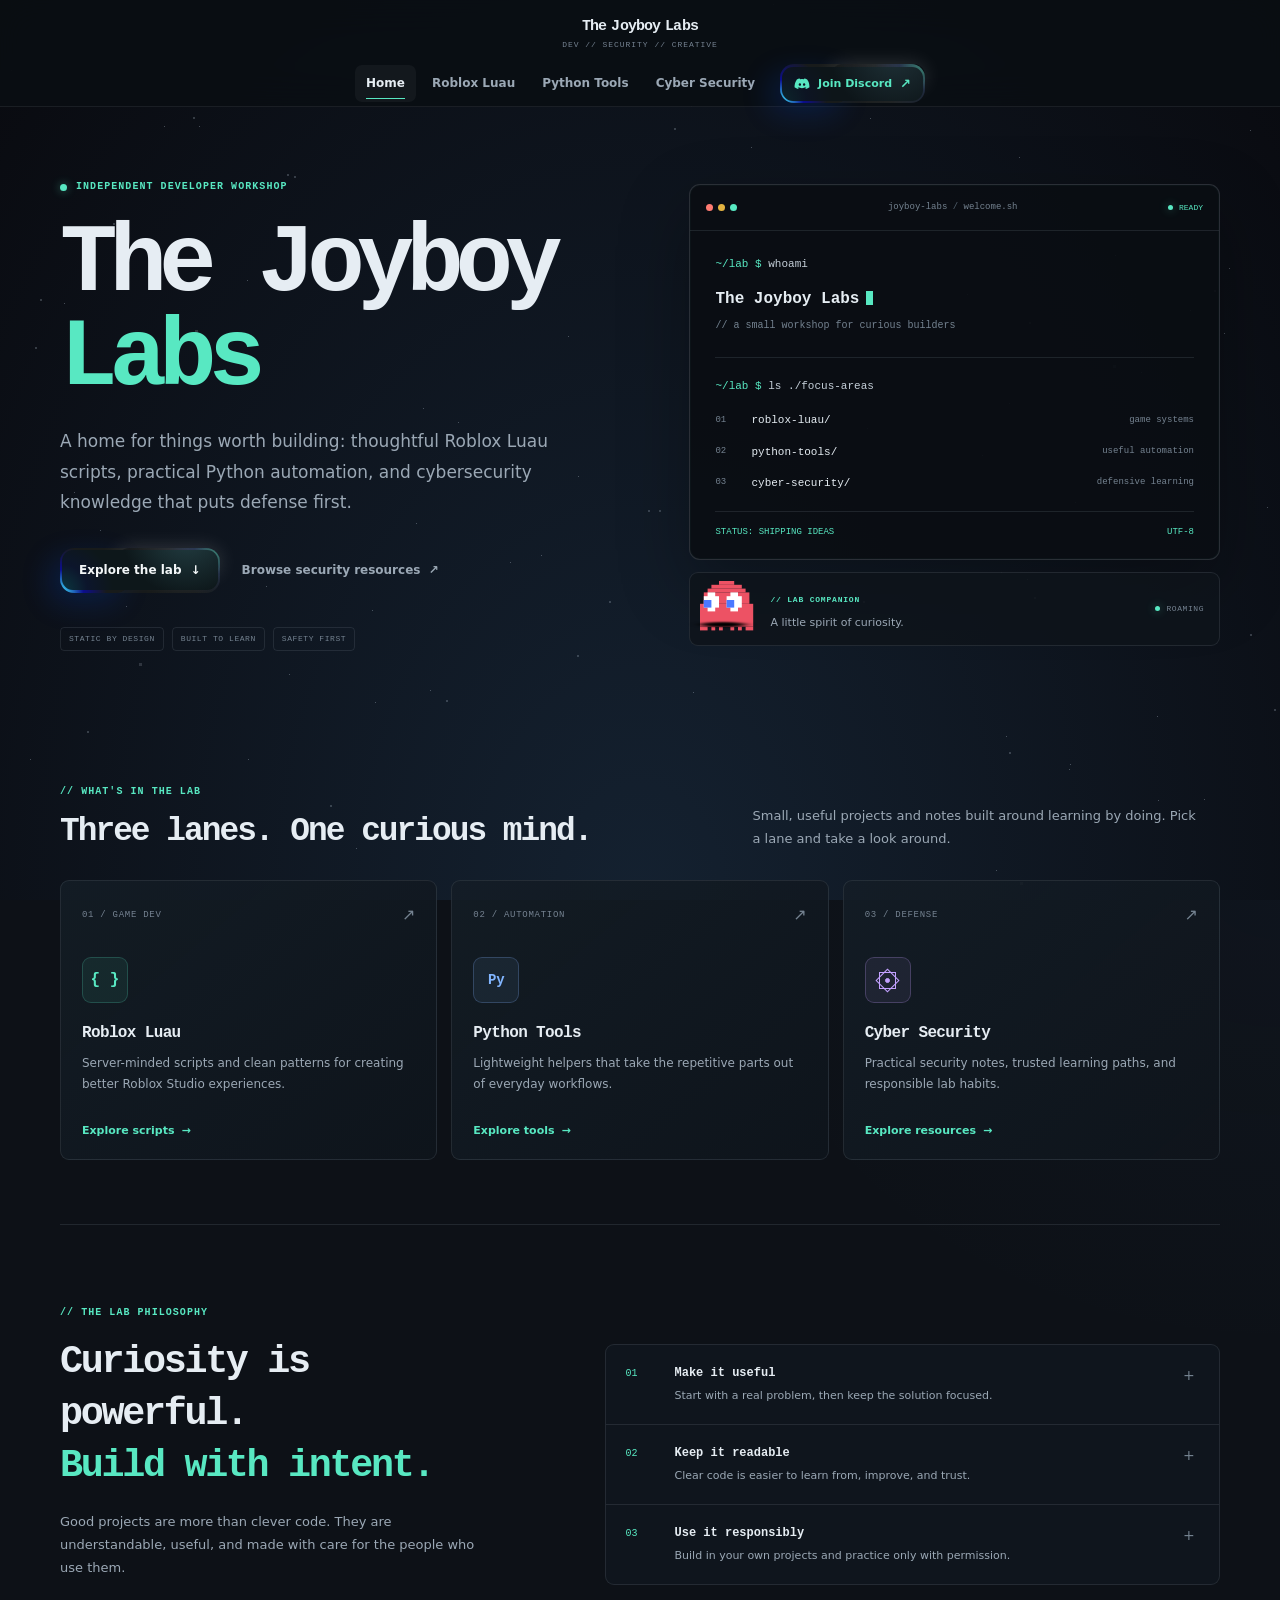
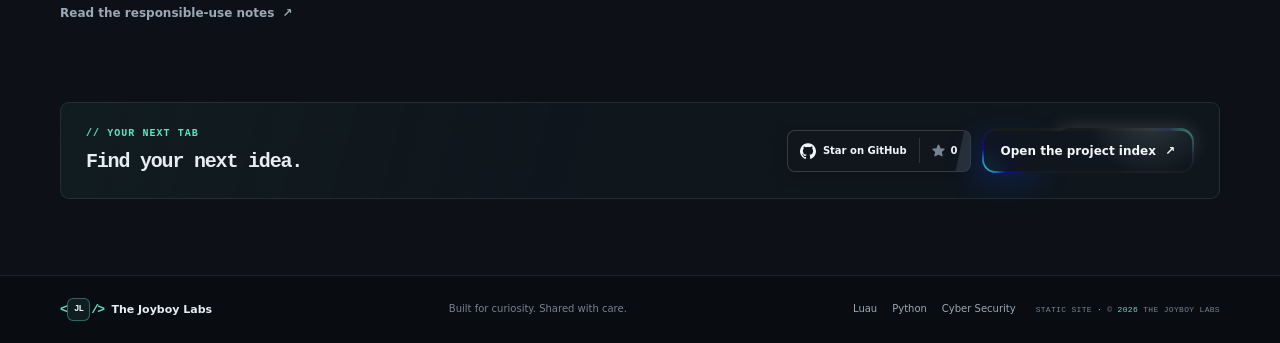
==== commit 7c1c65bc: "Add starfield, mascot, and GitHub star button Co-authored-by: arena-agent <297053741+arena-agent@use" ====
--- a/index.html
+++ b/index.html
@@ -10,6 +10,11 @@
   <script src="js/main.js" defer></script>
 </head>
 <body>
+  <div class="site-starfield" aria-hidden="true">
+    <div class="star-layer stars-small"></div>
+    <div class="star-layer stars-medium"></div>
+    <div class="star-layer stars-large"></div>
+  </div>
   <a class="skip-link" href="#main">Skip to content</a>
 
   <header class="site-header">
@@ -57,6 +62,7 @@
         </ul>
       </div>
 
+      <div class="hero-visual">
       <div class="console-window" aria-label="A welcome panel for The Joyboy Labs">
         <div class="console-titlebar">
           <span class="window-dots" aria-hidden="true"><i></i><i></i><i></i></span>
@@ -77,6 +83,24 @@
           <div class="console-footer"><span>STATUS: SHIPPING IDEAS</span><span>UTF-8</span></div>
         </div>
       </div>
+      <div class="mascot-strip">
+        <div class="ghost-frame" aria-hidden="true">
+          <div id="ghost">
+            <div id="red">
+              <div id="pupil"></div><div id="pupil1"></div><div id="eye"></div><div id="eye1"></div>
+              <div id="top0"></div><div id="top1"></div><div id="top2"></div><div id="top3"></div><div id="top4"></div>
+              <div id="st0"></div><div id="st1"></div><div id="st2"></div><div id="st3"></div><div id="st4"></div><div id="st5"></div>
+              <div id="an1"></div><div id="an2"></div><div id="an3"></div><div id="an4"></div><div id="an5"></div><div id="an6"></div>
+              <div id="an7"></div><div id="an8"></div><div id="an9"></div><div id="an10"></div><div id="an11"></div><div id="an12"></div>
+              <div id="an13"></div><div id="an14"></div><div id="an15"></div><div id="an16"></div><div id="an17"></div><div id="an18"></div>
+            </div>
+            <div id="shadow"></div>
+          </div>
+        </div>
+        <div class="mascot-copy"><span class="mascot-label">// LAB COMPANION</span><p>A little spirit of curiosity.</p></div>
+        <span class="mascot-state"><span class="status-dot"></span> ROAMING</span>
+      </div>
+    </div>
     </section>
 
     <section class="section-block container" id="focus-areas" aria-labelledby="focus-title">
@@ -134,7 +158,17 @@
         <p class="eyebrow">// YOUR NEXT TAB</p>
         <h2 id="closing-title">Find your next idea.</h2>
       </div>
-      <a class="button button-outline" href="roblox.html"><span class="blob1" aria-hidden="true"></span><span class="blob2" aria-hidden="true"></span><span class="inner"><span>Open the project index</span><span aria-hidden="true">↗</span></span></a>
+      <div class="closing-actions">
+        <a class="github-star-button" href="https://github.com/ujjal-saha/Flappy_Friend-v0001" target="_blank" rel="noopener noreferrer" aria-label="Star The Joyboy Labs repository on GitHub">
+          <span class="github-sheen" aria-hidden="true"></span>
+          <span class="github-star-main">
+            <svg aria-hidden="true" viewBox="0 0 438.549 438.549"><path d="M409.132 114.573c-19.608-33.596-46.205-60.194-79.798-79.8-33.598-19.607-70.277-29.408-110.063-29.408-39.781 0-76.472 9.804-110.063 29.408-33.596 19.605-60.192 46.204-79.8 79.8C9.803 148.168 0 184.854 0 224.63c0 47.78 13.94 90.745 41.827 128.906 27.884 38.164 63.906 64.572 108.063 79.227 5.14.954 8.945.283 11.419-1.996 2.475-2.282 3.711-5.14 3.711-8.562 0-.571-.049-5.708-.144-15.417a2549.81 2549.81 0 01-.144-25.406l-6.567 1.136c-4.187.767-9.469 1.092-15.846 1-6.374-.089-12.991-.757-19.842-1.999-6.854-1.231-13.229-4.086-19.13-8.559-5.898-4.473-10.085-10.328-12.56-17.556l-2.855-6.57c-1.903-4.374-4.899-9.233-8.992-14.559-4.093-5.331-8.232-8.945-12.419-10.848l-1.999-1.431c-1.332-.951-2.568-2.098-3.711-3.429-1.142-1.331-1.997-2.663-2.568-3.997-.572-1.335-.098-2.43 1.427-3.289 1.525-.859 4.281-1.276 8.28-1.276l5.708.853c3.807.763 8.516 3.042 14.133 6.851 5.614 3.806 10.229 8.754 13.846 14.842 4.38 7.806 9.657 13.754 15.846 17.847 6.184 4.093 12.419 6.136 18.699 6.136 6.28 0 11.704-.476 16.274-1.423 4.565-.952 8.848-2.383 12.847-4.285 1.713-12.758 6.377-22.559 13.988-29.41-10.848-1.14-20.601-2.857-29.264-5.14-8.658-2.286-17.605-5.996-26.835-11.14-9.235-5.137-16.896-11.516-22.985-19.126-6.09-7.614-11.088-17.61-14.987-29.979-3.901-12.374-5.852-26.648-5.852-42.826 0-23.035 7.52-42.637 22.557-58.817-7.044-17.318-6.379-36.732 1.997-58.24 5.52-1.715 13.706-.428 24.554 3.853 10.85 4.283 18.794 7.952 23.84 10.994 5.046 3.041 9.089 5.618 12.135 7.708 17.705-4.947 35.976-7.421 54.818-7.421s37.117 2.474 54.823 7.421l10.849-6.849c7.419-4.57 16.18-8.758 26.262-12.565 10.088-3.805 17.802-4.853 23.134-3.138 8.562 21.509 9.325 40.922 2.279 58.24 15.036 16.18 22.559 35.787 22.559 58.817 0 16.178-1.958 30.497-5.853 42.966-3.9 12.471-8.941 22.457-15.125 29.979-6.191 7.521-13.901 13.85-23.131 18.986-9.232 5.14-18.182 8.85-26.84 11.136-8.662 2.286-18.415 4.004-29.263 5.146 9.894 8.562 14.842 22.077 14.842 40.539v60.237c0 3.422 1.19 6.279 3.572 8.562 2.379 2.279 6.136 2.95 11.276 1.995 44.163-14.653 80.185-41.062 108.068-79.226 27.88-38.161 41.825-81.126 41.825-128.906-.01-39.771-9.818-76.454-29.414-110.049z"></path></svg>
+            <span>Star on GitHub</span>
+          </span>
+          <span class="github-star-count"><svg aria-hidden="true" viewBox="0 0 24 24"><path d="M10.788 3.21c.448-1.077 1.976-1.077 2.424 0l2.082 5.006 5.404.434c1.164.093 1.636 1.545.749 2.305l-4.117 3.527 1.257 5.273c.271 1.136-.964 2.033-1.96 1.425L12 18.354 7.373 21.18c-.996.608-2.231-.29-1.96-1.425l1.257-5.273-4.117-3.527c-.887-.76-.415-2.212.749-2.305l5.404-.434 2.082-5.005Z"></path></svg><span data-github-stars>0</span></span>
+        </a>
+        <a class="button button-outline" href="roblox.html"><span class="blob1" aria-hidden="true"></span><span class="blob2" aria-hidden="true"></span><span class="inner"><span>Open the project index</span><span aria-hidden="true">↗</span></span></a>
+      </div>
     </section>
   </main>
 
--- a/css/style.css
+++ b/css/style.css
@@ -1860,3 +1860,684 @@
     animation-iteration-count: 1 !important;
   }
 }
+
+
+/* A restrained, animated star field behind the page content. */
+.site-starfield {
+  position: fixed;
+  z-index: 0;
+  inset: 0;
+  overflow: hidden;
+  pointer-events: none;
+  background: radial-gradient(ellipse at bottom, #142130 0%, #090a0f 100%);
+}
+
+.star-layer {
+  position: absolute;
+  top: 0;
+  left: 0;
+  background: transparent;
+  will-change: transform;
+}
+
+.star-layer::after {
+  position: absolute;
+  top: 2000px;
+  left: 0;
+  width: inherit;
+  height: inherit;
+  background: transparent;
+  box-shadow: inherit;
+  content: "";
+}
+
+.stars-small {
+  width: 1px;
+  height: 1px;
+  opacity: 0.33;
+  box-shadow:
+    568px 336px rgba(226, 239, 255, 0.82),
+    1608px 1856px rgba(226, 239, 255, 0.82),
+    1224px 333px rgba(226, 239, 255, 0.82),
+    429px 1266px rgba(226, 239, 255, 0.82),
+    1810px 1218px rgba(226, 239, 255, 0.82),
+    164px 126px rgba(226, 239, 255, 0.82),
+    404px 1371px rgba(226, 239, 255, 0.82),
+    1662px 907px rgba(226, 239, 255, 0.82),
+    779px 1504px rgba(226, 239, 255, 0.82),
+    773px 4px rgba(226, 239, 255, 0.82),
+    1499px 797px rgba(226, 239, 255, 0.82),
+    1431px 565px rgba(226, 239, 255, 0.82),
+    1951px 1435px rgba(226, 239, 255, 0.82),
+    1159px 1910px rgba(226, 239, 255, 0.82),
+    691px 106px rgba(226, 239, 255, 0.82),
+    796px 1999px rgba(226, 239, 255, 0.82),
+    356px 848px rgba(226, 239, 255, 0.82),
+    670px 20px rgba(226, 239, 255, 0.82),
+    876px 1553px rgba(226, 239, 255, 0.82),
+    56px 1524px rgba(226, 239, 255, 0.82),
+    172px 1775px rgba(226, 239, 255, 0.82),
+    579px 1247px rgba(226, 239, 255, 0.82),
+    1471px 625px rgba(226, 239, 255, 0.82),
+    476px 1750px rgba(226, 239, 255, 0.82),
+    423px 408px rgba(226, 239, 255, 0.82),
+    478px 1316px rgba(226, 239, 255, 0.82),
+    867px 428px rgba(226, 239, 255, 0.82),
+    199px 126px rgba(226, 239, 255, 0.82),
+    266px 586px rgba(226, 239, 255, 0.82),
+    1874px 1868px rgba(226, 239, 255, 0.82),
+    1431px 1865px rgba(226, 239, 255, 0.82),
+    1432px 1025px rgba(226, 239, 255, 0.82),
+    871px 1614px rgba(226, 239, 255, 0.82),
+    1252px 1632px rgba(226, 239, 255, 0.82),
+    1486px 825px rgba(226, 239, 255, 0.82),
+    432px 1211px rgba(226, 239, 255, 0.82),
+    1070px 764px rgba(226, 239, 255, 0.82),
+    29px 42px rgba(226, 239, 255, 0.82),
+    1539px 1289px rgba(226, 239, 255, 0.82),
+    1006px 736px rgba(226, 239, 255, 0.82),
+    1158px 800px rgba(226, 239, 255, 0.82),
+    579px 1772px rgba(226, 239, 255, 0.82),
+    64px 303px rgba(226, 239, 255, 0.82),
+    1765px 836px rgba(226, 239, 255, 0.82),
+    456px 1582px rgba(226, 239, 255, 0.82),
+    1359px 85px rgba(226, 239, 255, 0.82),
+    375px 702px rgba(226, 239, 255, 0.82),
+    1675px 1913px rgba(226, 239, 255, 0.82),
+    1435px 1596px rgba(226, 239, 255, 0.82),
+    967px 294px rgba(226, 239, 255, 0.82),
+    1715px 196px rgba(226, 239, 255, 0.82),
+    1141px 372px rgba(226, 239, 255, 0.82),
+    1915px 1635px rgba(226, 239, 255, 0.82),
+    816px 837px rgba(226, 239, 255, 0.82),
+    159px 1048px rgba(226, 239, 255, 0.82),
+    289px 674px rgba(226, 239, 255, 0.82),
+    1250px 130px rgba(226, 239, 255, 0.82),
+    1644px 1582px rgba(226, 239, 255, 0.82),
+    767px 1399px rgba(226, 239, 255, 0.82),
+    957px 1700px rgba(226, 239, 255, 0.82),
+    1392px 463px rgba(226, 239, 255, 0.82),
+    613px 28px rgba(226, 239, 255, 0.82),
+    74px 492px rgba(226, 239, 255, 0.82),
+    870px 118px rgba(226, 239, 255, 0.82),
+    967px 1156px rgba(226, 239, 255, 0.82),
+    1267px 507px rgba(226, 239, 255, 0.82),
+    309px 1115px rgba(226, 239, 255, 0.82),
+    1463px 1328px rgba(226, 239, 255, 0.82),
+    1240px 1629px rgba(226, 239, 255, 0.82),
+    60px 1285px rgba(226, 239, 255, 0.82),
+    583px 1291px rgba(226, 239, 255, 0.82),
+    1190px 310px rgba(226, 239, 255, 0.82),
+    1891px 247px rgba(226, 239, 255, 0.82),
+    30px 759px rgba(226, 239, 255, 0.82),
+    1949px 840px rgba(226, 239, 255, 0.82),
+    502px 989px rgba(226, 239, 255, 0.82),
+    1001px 572px rgba(226, 239, 255, 0.82),
+    1840px 1766px rgba(226, 239, 255, 0.82),
+    1027px 579px rgba(226, 239, 255, 0.82),
+    126px 606px rgba(226, 239, 255, 0.82),
+    1407px 726px rgba(226, 239, 255, 0.82),
+    1434px 1237px rgba(226, 239, 255, 0.82),
+    1396px 940px rgba(226, 239, 255, 0.82),
+    372px 610px rgba(226, 239, 255, 0.82),
+    1719px 1116px rgba(226, 239, 255, 0.82),
+    798px 624px rgba(226, 239, 255, 0.82),
+    1749px 1815px rgba(226, 239, 255, 0.82),
+    1009px 403px rgba(226, 239, 255, 0.82),
+    1524px 85px rgba(226, 239, 255, 0.82),
+    203px 1695px rgba(226, 239, 255, 0.82),
+    1795px 149px rgba(226, 239, 255, 0.82),
+    152px 1649px rgba(226, 239, 255, 0.82),
+    1535px 778px rgba(226, 239, 255, 0.82),
+    1368px 1026px rgba(226, 239, 255, 0.82),
+    751px 147px rgba(226, 239, 255, 0.82),
+    1169px 939px rgba(226, 239, 255, 0.82),
+    428px 1536px rgba(226, 239, 255, 0.82),
+    578px 476px rgba(226, 239, 255, 0.82),
+    1229px 268px rgba(226, 239, 255, 0.82),
+    1221px 1017px rgba(226, 239, 255, 0.82),
+    1506px 1007px rgba(226, 239, 255, 0.82),
+    1995px 1613px rgba(226, 239, 255, 0.82),
+    458px 422px rgba(226, 239, 255, 0.82),
+    1595px 302px rgba(226, 239, 255, 0.82),
+    1157px 716px rgba(226, 239, 255, 0.82),
+    1611px 177px rgba(226, 239, 255, 0.82),
+    1460px 757px rgba(226, 239, 255, 0.82),
+    248px 759px rgba(226, 239, 255, 0.82),
+    1953px 330px rgba(226, 239, 255, 0.82),
+    996px 870px rgba(226, 239, 255, 0.82),
+    1204px 799px rgba(226, 239, 255, 0.82),
+    1211px 1339px rgba(226, 239, 255, 0.82),
+    1939px 816px rgba(226, 239, 255, 0.82),
+    416px 523px rgba(226, 239, 255, 0.82),
+    1356px 601px rgba(226, 239, 255, 0.82),
+    187px 1467px rgba(226, 239, 255, 0.82),
+    1620px 1065px rgba(226, 239, 255, 0.82),
+    906px 1751px rgba(226, 239, 255, 0.82),
+    987px 1060px rgba(226, 239, 255, 0.82),
+    1448px 1531px rgba(226, 239, 255, 0.82),
+    1069px 769px rgba(226, 239, 255, 0.82),
+    557px 1383px rgba(226, 239, 255, 0.82),
+    404px 1283px rgba(226, 239, 255, 0.82),
+    1960px 1310px rgba(226, 239, 255, 0.82),
+    1427px 1526px rgba(226, 239, 255, 0.82),
+    1860px 413px rgba(226, 239, 255, 0.82),
+    843px 95px rgba(226, 239, 255, 0.82),
+    1928px 30px rgba(226, 239, 255, 0.82),
+    100px 530px rgba(226, 239, 255, 0.82),
+    1454px 1106px rgba(226, 239, 255, 0.82),
+    406px 1450px rgba(226, 239, 255, 0.82),
+    339px 1887px rgba(226, 239, 255, 0.82),
+    1883px 1308px rgba(226, 239, 255, 0.82),
+    1093px 1274px rgba(226, 239, 255, 0.82),
+    713px 1186px rgba(226, 239, 255, 0.82),
+    430px 690px rgba(226, 239, 255, 0.82),
+    982px 455px rgba(226, 239, 255, 0.82),
+    247px 280px rgba(226, 239, 255, 0.82),
+    1075px 502px rgba(226, 239, 255, 0.82),
+    502px 1318px rgba(226, 239, 255, 0.82),
+    1394px 417px rgba(226, 239, 255, 0.82),
+    1932px 810px rgba(226, 239, 255, 0.82),
+    1425px 1917px rgba(226, 239, 255, 0.82),
+    1882px 1381px rgba(226, 239, 255, 0.82),
+    388px 1931px rgba(226, 239, 255, 0.82),
+    1612px 1928px rgba(226, 239, 255, 0.82),
+    147px 931px rgba(226, 239, 255, 0.82),
+    821px 1376px rgba(226, 239, 255, 0.82),
+    1353px 1287px rgba(226, 239, 255, 0.82),
+    1136px 1003px rgba(226, 239, 255, 0.82),
+    1115px 255px rgba(226, 239, 255, 0.82),
+    1720px 216px rgba(226, 239, 255, 0.82),
+    510px 562px rgba(226, 239, 255, 0.82),
+    639px 1678px rgba(226, 239, 255, 0.82),
+    11px 70px rgba(226, 239, 255, 0.82),
+    1156px 448px rgba(226, 239, 255, 0.82),
+    541px 555px rgba(226, 239, 255, 0.82),
+    1282px 1815px rgba(226, 239, 255, 0.82),
+    1932px 1839px rgba(226, 239, 255, 0.82),
+    1079px 1855px rgba(226, 239, 255, 0.82),
+    1708px 1807px rgba(226, 239, 255, 0.82),
+    465px 1566px rgba(226, 239, 255, 0.82),
+    1185px 1833px rgba(226, 239, 255, 0.82),
+    1019px 157px rgba(226, 239, 255, 0.82),
+    1447px 1315px rgba(226, 239, 255, 0.82),
+    693px 692px rgba(226, 239, 255, 0.82),
+    1747px 643px rgba(226, 239, 255, 0.82),
+    1106px 46px rgba(226, 239, 255, 0.82),
+    1401px 135px rgba(226, 239, 255, 0.82),
+    1760px 1893px rgba(226, 239, 255, 0.82);
+  animation: animStar 50s linear infinite;
+}
+
+.stars-medium {
+  width: 2px;
+  height: 2px;
+  opacity: 0.24;
+  box-shadow:
+    1623px 611px rgba(225, 239, 255, 0.84),
+    837px 1883px rgba(225, 239, 255, 0.84),
+    1329px 945px rgba(225, 239, 255, 0.84),
+    1642px 1545px rgba(225, 239, 255, 0.84),
+    541px 1776px rgba(225, 239, 255, 0.84),
+    1337px 253px rgba(225, 239, 255, 0.84),
+    675px 1371px rgba(225, 239, 255, 0.84),
+    1799px 1206px rgba(225, 239, 255, 0.84),
+    87px 731px rgba(225, 239, 255, 0.84),
+    577px 655px rgba(225, 239, 255, 0.84),
+    321px 1990px rgba(225, 239, 255, 0.84),
+    1056px 1226px rgba(225, 239, 255, 0.84),
+    1009px 752px rgba(225, 239, 255, 0.84),
+    1034px 597px rgba(225, 239, 255, 0.84),
+    1029px 322px rgba(225, 239, 255, 0.84),
+    1563px 864px rgba(225, 239, 255, 0.84),
+    1771px 1572px rgba(225, 239, 255, 0.84),
+    1282px 599px rgba(225, 239, 255, 0.84),
+    826px 1618px rgba(225, 239, 255, 0.84),
+    876px 1599px rgba(225, 239, 255, 0.84),
+    1757px 690px rgba(225, 239, 255, 0.84),
+    970px 1818px rgba(225, 239, 255, 0.84),
+    1410px 1324px rgba(225, 239, 255, 0.84),
+    1230px 49px rgba(225, 239, 255, 0.84),
+    609px 601px rgba(225, 239, 255, 0.84),
+    1214px 290px rgba(225, 239, 255, 0.84),
+    35px 347px rgba(225, 239, 255, 0.84),
+    1558px 45px rgba(225, 239, 255, 0.84),
+    446px 700px rgba(225, 239, 255, 0.84),
+    287px 174px rgba(225, 239, 255, 0.84),
+    500px 1070px rgba(225, 239, 255, 0.84),
+    659px 510px rgba(225, 239, 255, 0.84),
+    1394px 1029px rgba(225, 239, 255, 0.84),
+    1051px 1563px rgba(225, 239, 255, 0.84),
+    733px 1905px rgba(225, 239, 255, 0.84),
+    1274px 709px rgba(225, 239, 255, 0.84),
+    1047px 1309px rgba(225, 239, 255, 0.84),
+    1032px 983px rgba(225, 239, 255, 0.84),
+    1556px 1070px rgba(225, 239, 255, 0.84),
+    260px 472px rgba(225, 239, 255, 0.84),
+    1250px 634px rgba(225, 239, 255, 0.84),
+    1918px 165px rgba(225, 239, 255, 0.84),
+    1989px 1595px rgba(225, 239, 255, 0.84),
+    294px 176px rgba(225, 239, 255, 0.84),
+    1406px 1633px rgba(225, 239, 255, 0.84),
+    1772px 1299px rgba(225, 239, 255, 0.84),
+    17px 1899px rgba(225, 239, 255, 0.84),
+    60px 1360px rgba(225, 239, 255, 0.84),
+    113px 223px rgba(225, 239, 255, 0.84),
+    165px 68px rgba(225, 239, 255, 0.84),
+    330px 805px rgba(225, 239, 255, 0.84),
+    1617px 1628px rgba(225, 239, 255, 0.84),
+    1383px 588px rgba(225, 239, 255, 0.84),
+    321px 1319px rgba(225, 239, 255, 0.84),
+    672px 1170px rgba(225, 239, 255, 0.84),
+    729px 918px rgba(225, 239, 255, 0.84),
+    40px 299px rgba(225, 239, 255, 0.84),
+    1346px 1420px rgba(225, 239, 255, 0.84),
+    193px 117px rgba(225, 239, 255, 0.84),
+    1150px 1784px rgba(225, 239, 255, 0.84),
+    1397px 309px rgba(225, 239, 255, 0.84),
+    1917px 1098px rgba(225, 239, 255, 0.84),
+    1607px 594px rgba(225, 239, 255, 0.84),
+    775px 1431px rgba(225, 239, 255, 0.84),
+    157px 1882px rgba(225, 239, 255, 0.84),
+    863px 601px rgba(225, 239, 255, 0.84),
+    452px 68px rgba(225, 239, 255, 0.84),
+    1927px 402px rgba(225, 239, 255, 0.84),
+    674px 128px rgba(225, 239, 255, 0.84),
+    648px 510px rgba(225, 239, 255, 0.84);
+  animation: animStar 100s linear infinite;
+}
+
+.stars-large {
+  width: 3px;
+  height: 3px;
+  opacity: 0.17;
+  box-shadow:
+    1627px 961px rgba(235, 246, 255, 0.9),
+    26px 1916px rgba(235, 246, 255, 0.9),
+    355px 1613px rgba(235, 246, 255, 0.9),
+    195px 330px rgba(235, 246, 255, 0.9),
+    1510px 1180px rgba(235, 246, 255, 0.9),
+    1480px 1859px rgba(235, 246, 255, 0.9),
+    139px 663px rgba(235, 246, 255, 0.9),
+    1113px 365px rgba(235, 246, 255, 0.9),
+    843px 28px rgba(235, 246, 255, 0.9),
+    384px 1097px rgba(235, 246, 255, 0.9),
+    1620px 626px rgba(235, 246, 255, 0.9),
+    1029px 1096px rgba(235, 246, 255, 0.9),
+    1061px 1045px rgba(235, 246, 255, 0.9),
+    543px 1496px rgba(235, 246, 255, 0.9),
+    873px 1439px rgba(235, 246, 255, 0.9),
+    1777px 1830px rgba(235, 246, 255, 0.9),
+    1195px 1189px rgba(235, 246, 255, 0.9),
+    1020px 882px rgba(235, 246, 255, 0.9),
+    1983px 1134px rgba(235, 246, 255, 0.9),
+    1392px 1799px rgba(235, 246, 255, 0.9),
+    1434px 1182px rgba(235, 246, 255, 0.9),
+    775px 1755px rgba(235, 246, 255, 0.9),
+    262px 1568px rgba(235, 246, 255, 0.9),
+    784px 1736px rgba(235, 246, 255, 0.9),
+    1872px 224px rgba(235, 246, 255, 0.9),
+    272px 1220px rgba(235, 246, 255, 0.9);
+  animation: animStar 150s linear infinite;
+}
+
+@keyframes animStar {
+  from { transform: translateY(0); }
+  to { transform: translateY(-2000px); }
+}
+
+main {
+  position: relative;
+  z-index: 1;
+}
+
+.site-footer {
+  position: relative;
+  z-index: 1;
+}
+
+.home-hero h1 {
+  animation: introFadeUp 1.2s ease-out both;
+}
+
+@keyframes introFadeUp {
+  from { opacity: 0; transform: translateY(20px); }
+  to { opacity: 1; transform: translateY(0); }
+}
+
+.hero-visual {
+  display: grid;
+  min-width: 0;
+  align-self: center;
+  gap: 12px;
+}
+
+.mascot-strip {
+  display: grid;
+  min-height: 73px;
+  grid-template-columns: 58px 1fr auto;
+  align-items: center;
+  gap: 12px;
+  padding: 8px 15px 8px 10px;
+  border: 1px solid var(--border);
+  border-radius: 9px;
+  background: rgba(14, 20, 27, 0.88);
+}
+
+.ghost-frame {
+  position: relative;
+  width: 56px;
+  height: 56px;
+  overflow: visible;
+}
+
+.mascot-copy {
+  min-width: 0;
+}
+
+.mascot-label {
+  color: var(--accent);
+  font: 600 8px/1.4 var(--font-mono);
+  letter-spacing: 0.1em;
+}
+
+.mascot-copy p {
+  margin: 4px 0 0;
+  color: var(--muted);
+  font-size: 11px;
+}
+
+.mascot-state {
+  display: inline-flex;
+  align-items: center;
+  gap: 6px;
+  color: var(--subtle);
+  font: 8px var(--font-mono);
+  letter-spacing: 0.07em;
+}
+
+.mascot-state .status-dot {
+  width: 5px;
+  height: 5px;
+  flex-basis: 5px;
+}
+
+/* Pixel ghost mascot adapted from the supplied Uiverse component. */
+#ghost {
+  position: absolute;
+  top: 0;
+  left: 0;
+  scale: 0.38;
+  transform-origin: top left;
+}
+
+#red {
+  position: relative;
+  display: grid;
+  width: 140px;
+  height: 140px;
+  grid-template-columns: repeat(14, 1fr);
+  grid-template-rows: repeat(14, 1fr);
+  grid-template-areas:
+    "a1 a2 a3 a4 a5 top0 top0 top0 top0 a10 a11 a12 a13 a14"
+    "b1 b2 b3 top1 top1 top1 top1 top1 top1 top1 top1 b12 b13 b14"
+    "c1 c2 top2 top2 top2 top2 top2 top2 top2 top2 top2 top2 c13 c14"
+    "d1 top3 top3 top3 top3 top3 top3 top3 top3 top3 top3 top3 top3 d14"
+    "e1 top3 top3 top3 top3 top3 top3 top3 top3 top3 top3 top3 top3 e14"
+    "f1 top3 top3 top3 top3 top3 top3 top3 top3 top3 top3 top3 top3 f14"
+    "top4 top4 top4 top4 top4 top4 top4 top4 top4 top4 top4 top4 top4 top4"
+    "top4 top4 top4 top4 top4 top4 top4 top4 top4 top4 top4 top4 top4 top4"
+    "top4 top4 top4 top4 top4 top4 top4 top4 top4 top4 top4 top4 top4 top4"
+    "top4 top4 top4 top4 top4 top4 top4 top4 top4 top4 top4 top4 top4 top4"
+    "top4 top4 top4 top4 top4 top4 top4 top4 top4 top4 top4 top4 top4 top4"
+    "top4 top4 top4 top4 top4 top4 top4 top4 top4 top4 top4 top4 top4 top4"
+    "st0 st0 an4 st1 an7 st2 an10 an10 st3 an13 st4 an16 st5 st5"
+    "an1 an2 an3 an5 an6 an8 an9 an9 an11 an12 an14 an15 an17 an18";
+  animation: upNDown 500ms infinite;
+}
+
+@keyframes upNDown {
+  0%, 49% { transform: translateY(0); }
+  50%, 100% { transform: translateY(-10px); }
+}
+
+#top0, #top1, #top2, #top3, #top4,
+#st0, #st1, #st2, #st3, #st4, #st5 {
+  background-color: #ed5264;
+}
+
+#top0 { grid-area: top0; }
+#top1 { grid-area: top1; }
+#top2 { grid-area: top2; }
+#top3 { grid-area: top3; }
+#top4 { grid-area: top4; }
+#st0 { grid-area: st0; }
+#st1 { grid-area: st1; }
+#st2 { grid-area: st2; }
+#st3 { grid-area: st3; }
+#st4 { grid-area: st4; }
+#st5 { grid-area: st5; }
+
+#an1, #an18 { grid-area: an1; animation: flicker0 500ms infinite; }
+#an18 { grid-area: an18; }
+#an2, #an17, #an3, #an16, #an4, #an15 { animation: flicker1 500ms infinite; }
+#an2 { grid-area: an2; }
+#an17 { grid-area: an17; }
+#an3 { grid-area: an3; }
+#an16 { grid-area: an16; }
+#an4 { grid-area: an4; }
+#an15 { grid-area: an15; }
+#an5 { grid-area: an5; animation: flicker0 500ms infinite; }
+#an6, #an12, #an7, #an13, #an8, #an11 { animation: flicker0 500ms infinite; }
+#an6 { grid-area: an6; }
+#an12 { grid-area: an12; }
+#an7 { grid-area: an7; }
+#an13 { grid-area: an13; }
+#an8 { grid-area: an8; }
+#an11 { grid-area: an11; }
+#an9, #an10 { animation: flicker1 500ms infinite; }
+#an9 { grid-area: an9; }
+#an10 { grid-area: an10; }
+#an14 { grid-area: an14; animation: flicker0 500ms infinite; }
+
+@keyframes flicker0 {
+  0%, 49% { background-color: #ed5264; }
+  50%, 100% { background-color: transparent; }
+}
+
+@keyframes flicker1 {
+  0%, 49% { background-color: transparent; }
+  50%, 100% { background-color: #ed5264; }
+}
+
+#eye, #eye1 {
+  position: absolute;
+  top: 30px;
+  width: 40px;
+  height: 50px;
+}
+
+#eye { left: 10px; }
+#eye1 { right: 30px; }
+
+#eye::before, #eye1::before {
+  position: absolute;
+  display: block;
+  width: 20px;
+  height: 50px;
+  transform: translateX(10px);
+  background-color: #fff;
+  content: "";
+}
+
+#eye::after, #eye1::after {
+  position: absolute;
+  display: block;
+  width: 40px;
+  height: 30px;
+  transform: translateY(10px);
+  background-color: #fff;
+  content: "";
+}
+
+#pupil, #pupil1 {
+  position: absolute;
+  z-index: 1;
+  top: 50px;
+  width: 20px;
+  height: 20px;
+  background-color: #4c78ff;
+  animation: eyesMovement 3s infinite;
+}
+
+#pupil { left: 10px; }
+#pupil1 { right: 50px; }
+
+@keyframes eyesMovement {
+  0%, 49% { transform: translateX(0); }
+  50%, 99% { transform: translateX(10px); }
+  100% { transform: translateX(0); }
+}
+
+#shadow {
+  position: absolute;
+  top: 80%;
+  width: 140px;
+  height: 140px;
+  transform: rotateX(80deg);
+  border-radius: 50%;
+  background-color: #000;
+  filter: blur(20px);
+  animation: shadowMovement 500ms infinite;
+}
+
+.ghost-frame #shadow {
+  top: 55%;
+  width: 120px;
+  height: 75px;
+  filter: blur(14px);
+}
+
+@keyframes shadowMovement {
+  0%, 49% { opacity: 0.5; }
+  50%, 100% { opacity: 0.2; }
+}
+
+.closing-actions {
+  display: flex;
+  flex-wrap: wrap;
+  align-items: center;
+  justify-content: flex-end;
+  gap: 11px;
+}
+
+.github-star-button {
+  position: relative;
+  isolation: isolate;
+  display: inline-flex;
+  min-height: 42px;
+  align-items: center;
+  justify-content: center;
+  gap: 12px;
+  overflow: hidden;
+  padding: 0 12px;
+  border: 1px solid rgba(139, 148, 158, 0.3);
+  border-radius: 8px;
+  color: #f2f5f8;
+  background: #10161c;
+  box-shadow: 0 5px 14px rgba(0, 0, 0, 0.17);
+  font-size: 10px;
+  font-weight: 650;
+  white-space: nowrap;
+  transition: border-color 180ms ease, box-shadow 180ms ease, transform 180ms ease;
+}
+
+.github-sheen {
+  position: absolute;
+  z-index: 0;
+  top: -34px;
+  right: -18px;
+  width: 28px;
+  height: 110px;
+  transform: translateX(0) rotate(12deg);
+  background: #fff;
+  opacity: 0.1;
+  pointer-events: none;
+  transition: transform 850ms ease-out;
+}
+
+.github-star-main,
+.github-star-count {
+  position: relative;
+  z-index: 1;
+  display: inline-flex;
+  align-items: center;
+  gap: 7px;
+}
+
+.github-star-main svg {
+  width: 16px;
+  height: 16px;
+  fill: currentColor;
+}
+
+.github-star-count {
+  min-height: 25px;
+  gap: 5px;
+  padding-left: 11px;
+  border-left: 1px solid rgba(139, 148, 158, 0.24);
+  font-variant-numeric: tabular-nums;
+}
+
+.github-star-count svg {
+  width: 15px;
+  height: 15px;
+  fill: #768390;
+  transition: fill 180ms ease;
+}
+
+.github-star-button:hover {
+  transform: translateY(-1px);
+  border-color: var(--accent-blue);
+  box-shadow: 0 0 0 2px rgba(130, 182, 255, 0.12), 0 8px 20px rgba(0, 0, 0, 0.25);
+}
+
+.github-star-button:hover .github-sheen {
+  transform: translateX(-180px) rotate(12deg);
+}
+
+.github-star-button:hover .github-star-count svg {
+  fill: #f6d365;
+}
+
+@media (max-width: 720px) {
+  .mascot-strip {
+    grid-template-columns: 58px 1fr;
+  }
+
+  .mascot-state {
+    grid-column: 2;
+    margin-top: -5px;
+  }
+
+  .closing-actions {
+    justify-content: flex-start;
+  }
+}
+
+@media (max-width: 520px) {
+  .mascot-strip {
+    gap: 7px;
+    padding-right: 11px;
+  }
+
+  .mascot-copy p {
+    font-size: 10px;
+  }
+
+  .closing-actions {
+    width: 100%;
+    align-items: flex-start;
+    flex-direction: column;
+  }
+}
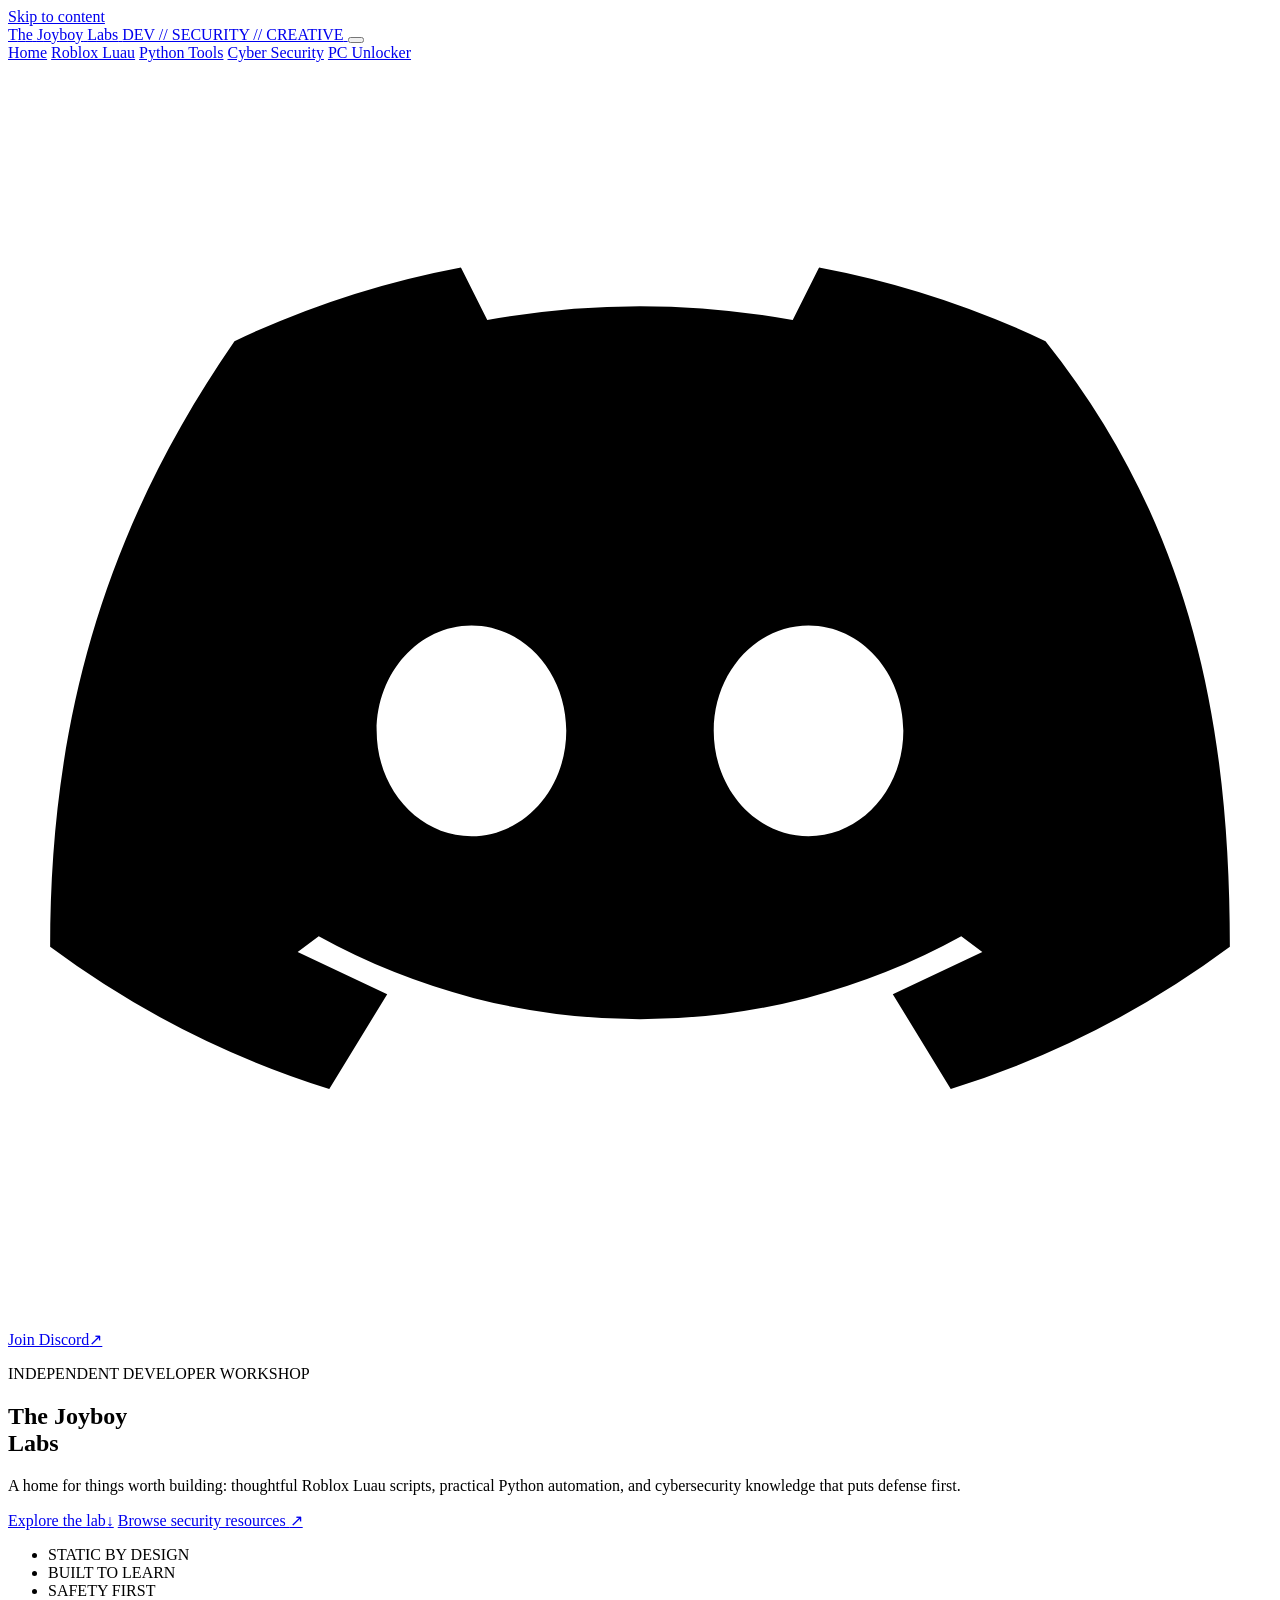
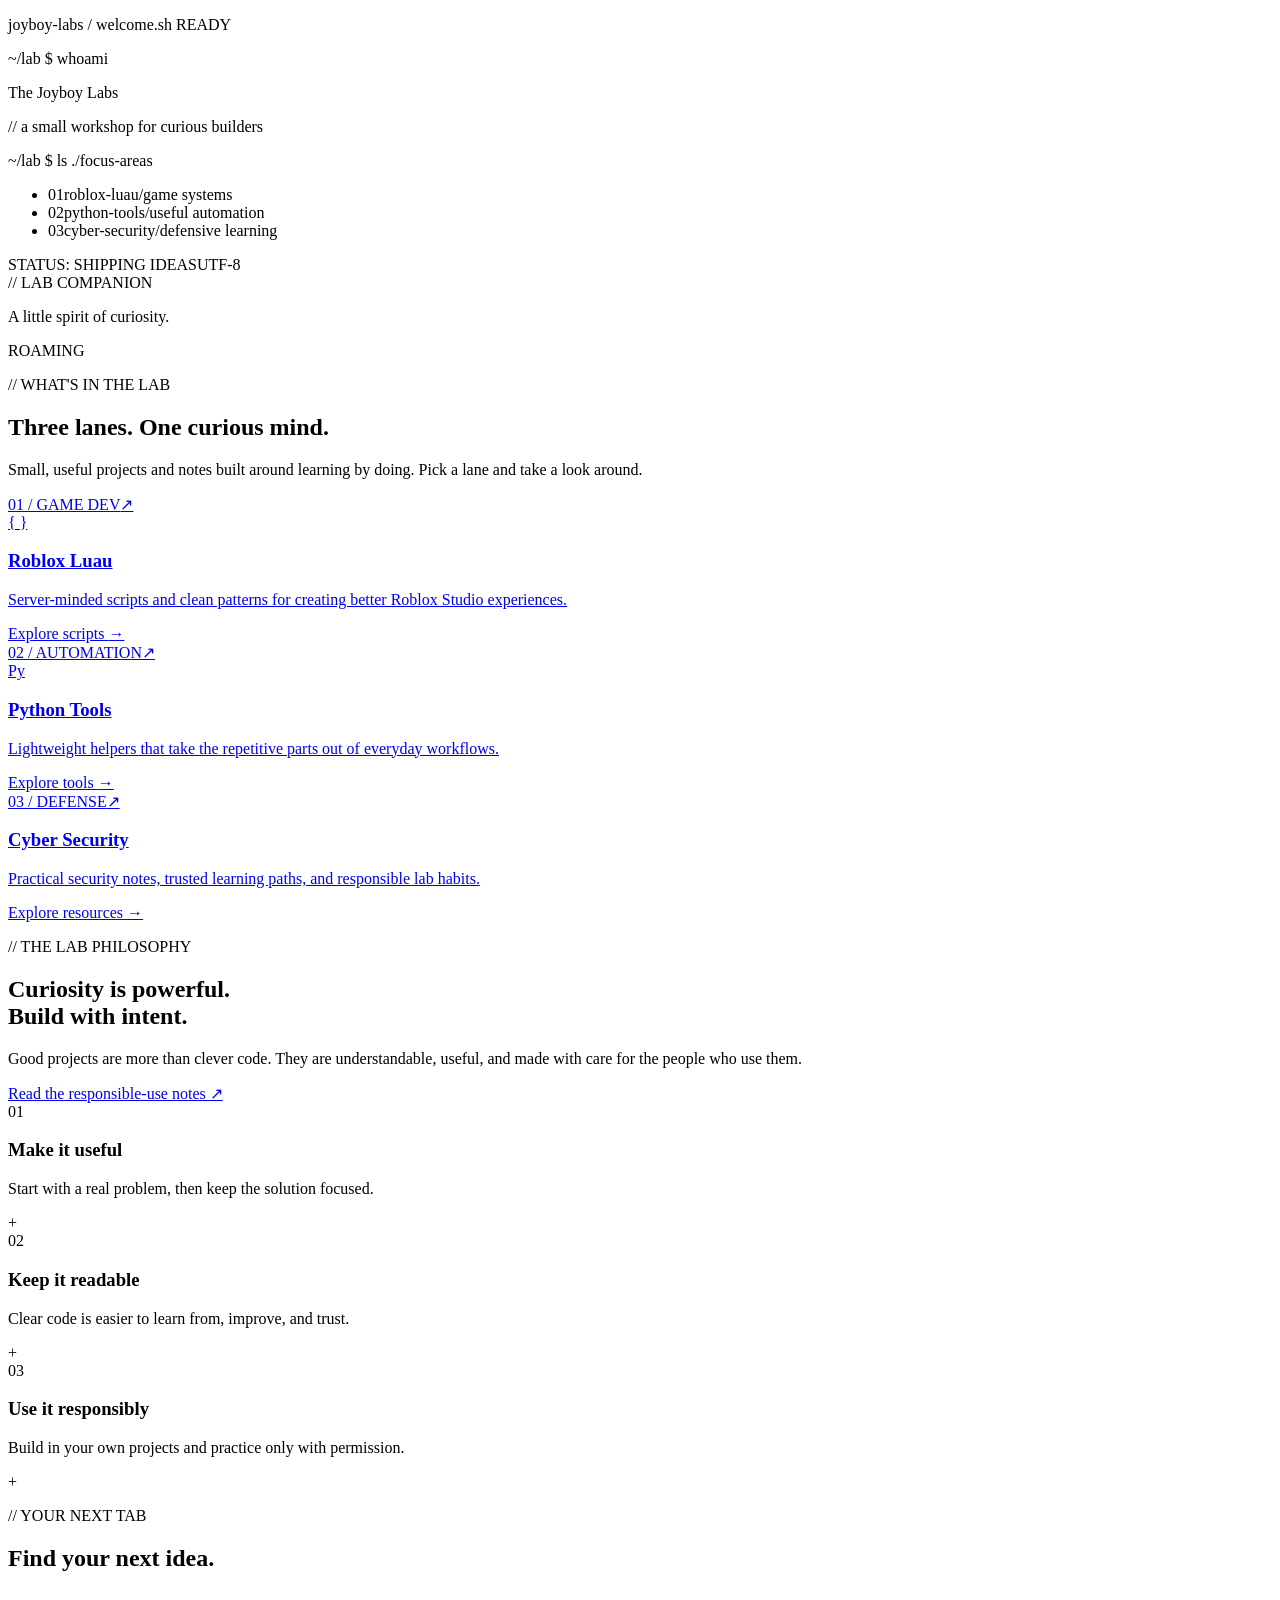
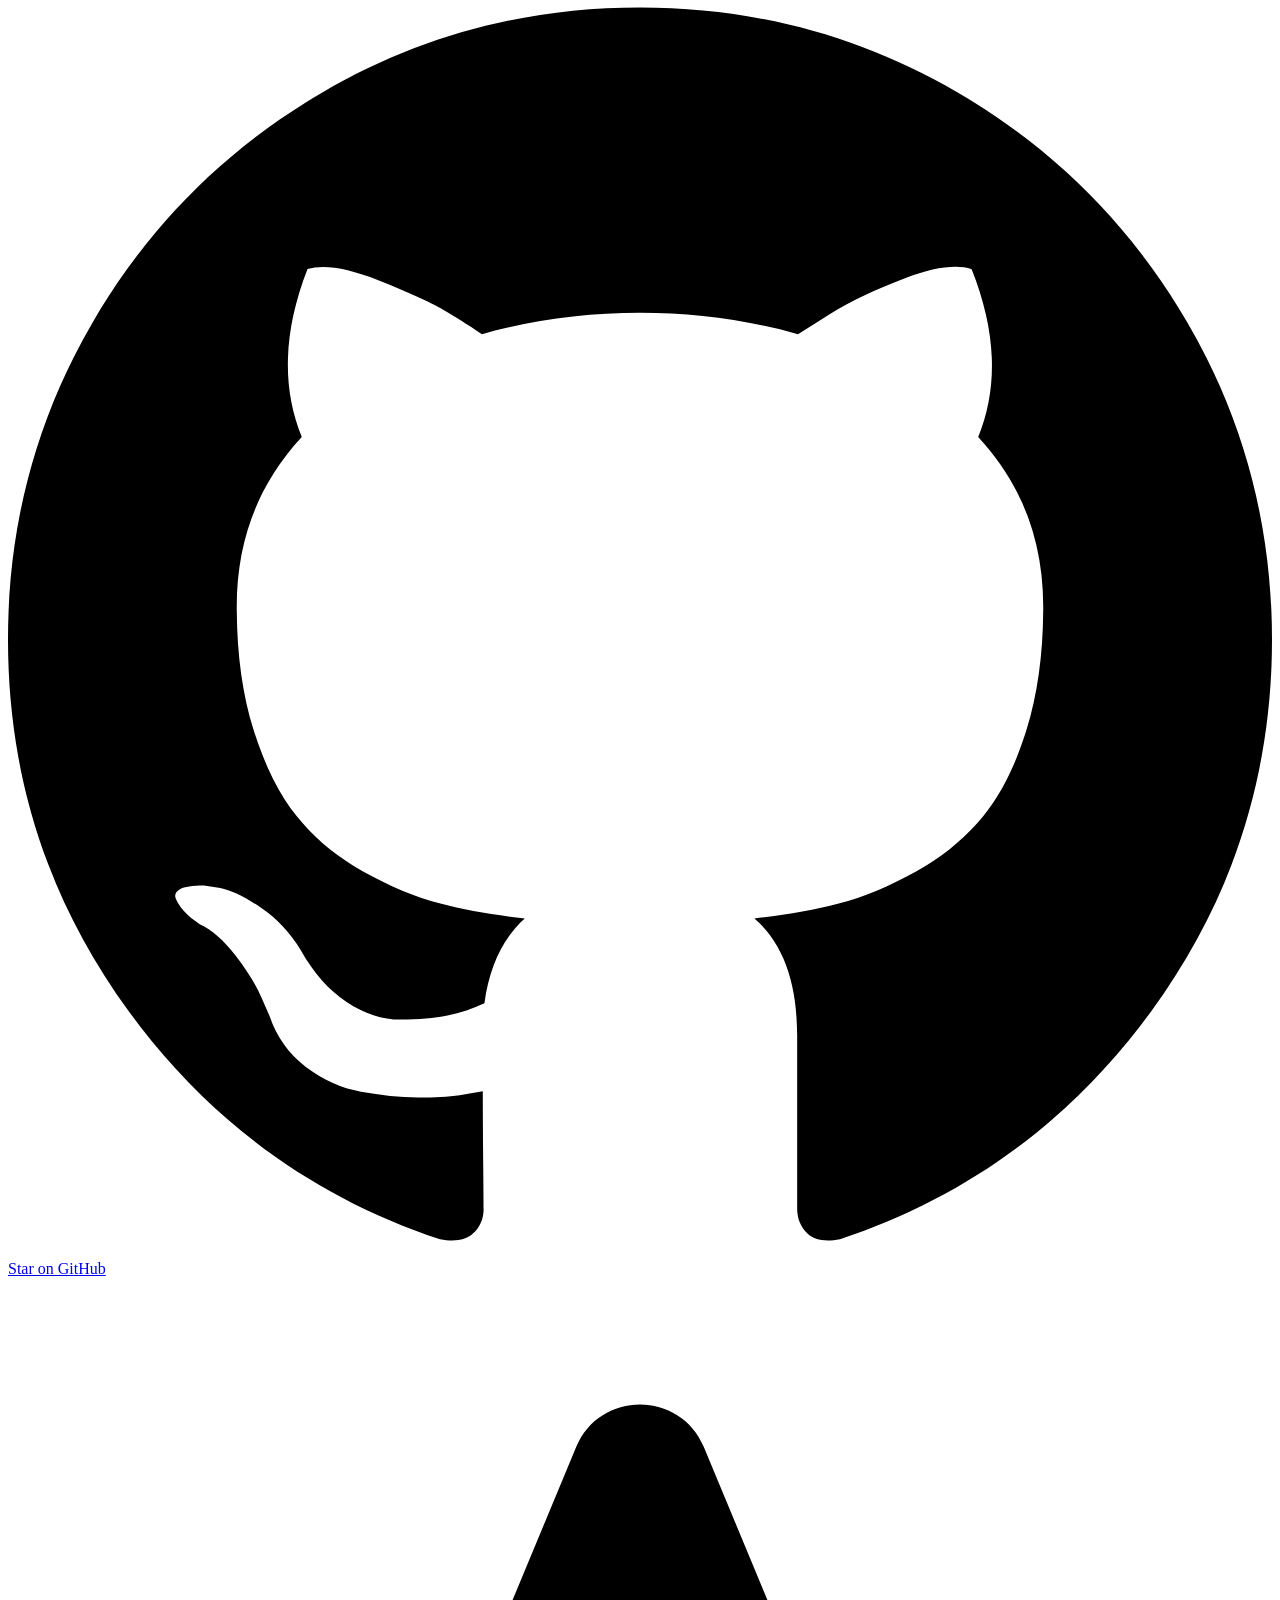
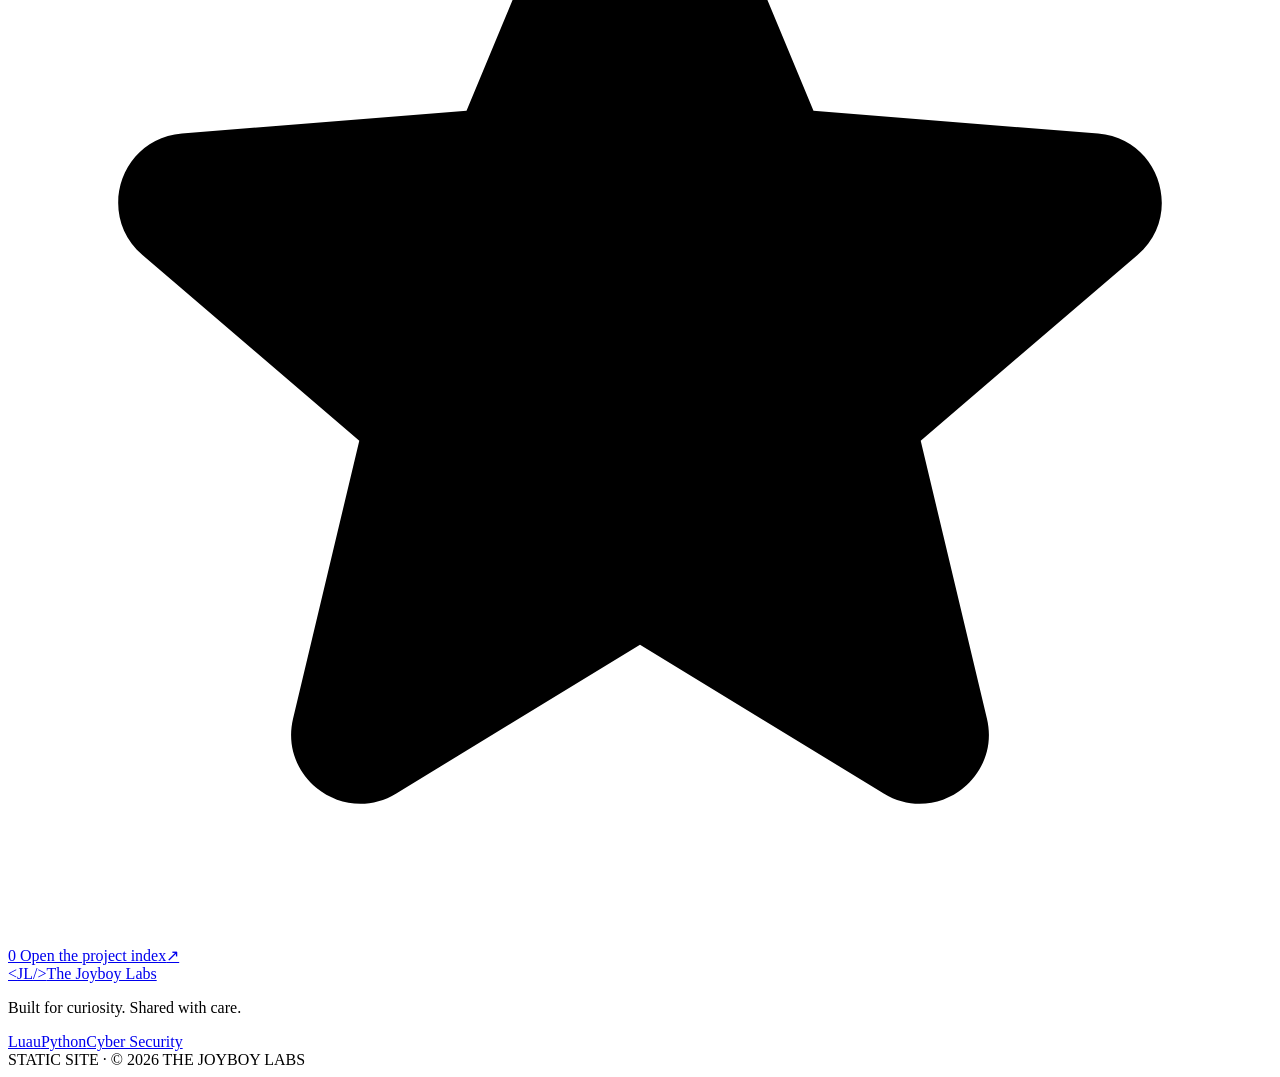
==== commit 2a29492d: "Add PC Unlocker page and site update bundle Co-authored-by: arena-agent <297053741+arena-agent@users" ====
--- a/index.html
+++ b/index.html
@@ -37,6 +37,7 @@
         <a class="nav-link" href="roblox.html">Roblox Luau</a>
         <a class="nav-link" href="python.html">Python Tools</a>
         <a class="nav-link" href="cyber.html">Cyber Security</a>
+        <a class="nav-link" href="pc-unlocker.html">PC Unlocker</a>
         <a class="discord-link button button-discord" href="https://discord.gg/joyboyhakari_16266" target="_blank" rel="noopener noreferrer">
           <span class="blob1" aria-hidden="true"></span><span class="blob2" aria-hidden="true"></span>
           <span class="inner"><svg aria-hidden="true" viewBox="0 0 24 24"><path d="M19.7 5.3a17.6 17.6 0 0 0-4.3-1.4l-.5 1a16.2 16.2 0 0 0-5.8 0l-.5-1a17.6 17.6 0 0 0-4.3 1.4C1.6 9.2.8 13 .8 16.8a17.8 17.8 0 0 0 5.3 2.7l1.1-1.8-1.7-.8.4-.3a12.6 12.6 0 0 0 12.2 0l.4.3-1.7.8 1.1 1.8a17.8 17.8 0 0 0 5.3-2.7c0-4.4-.8-8.1-3.5-11.5ZM8.8 14.7c-1 0-1.8-.9-1.8-2s.8-2 1.8-2 1.8.9 1.8 2-.8 2-1.8 2Zm6.4 0c-1 0-1.8-.9-1.8-2s.8-2 1.8-2 1.8.9 1.8 2-.8 2-1.8 2Z"/></svg><span>Join Discord</span><span class="external-mark" aria-hidden="true">↗</span></span>
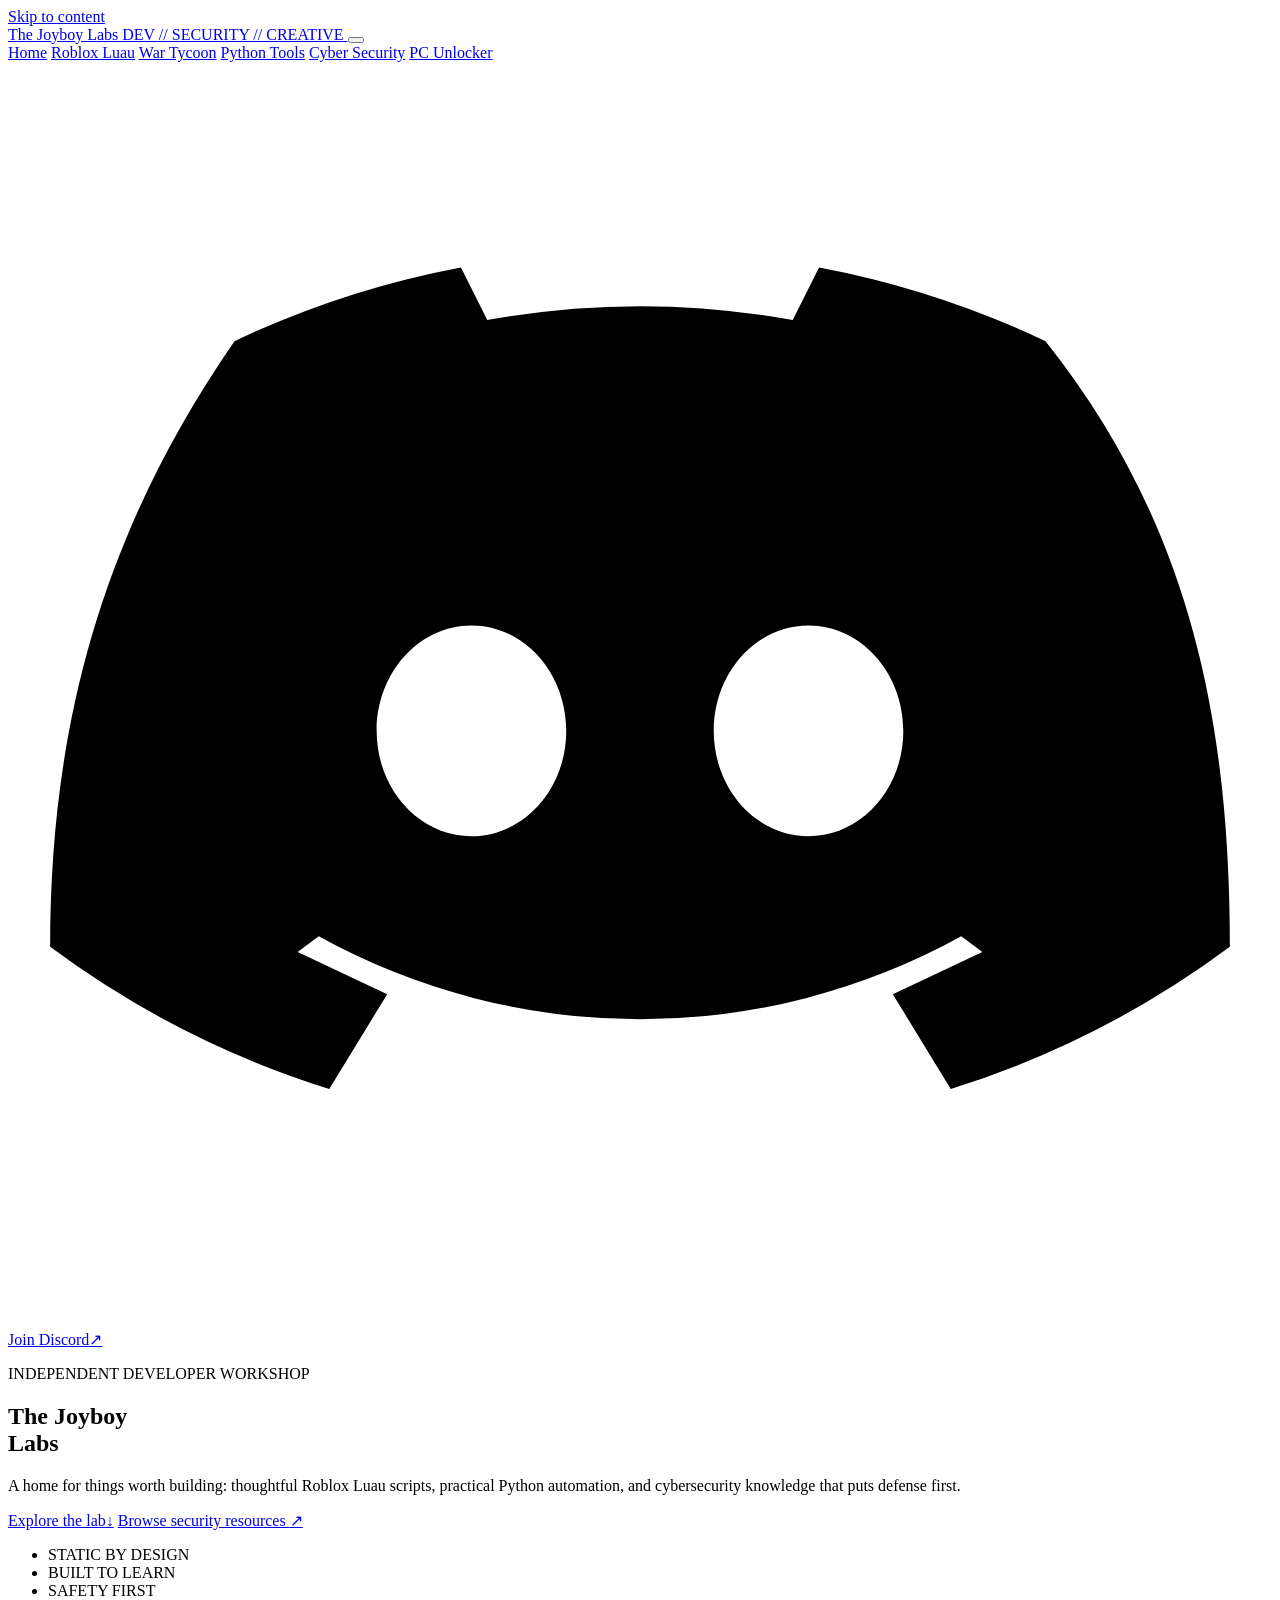
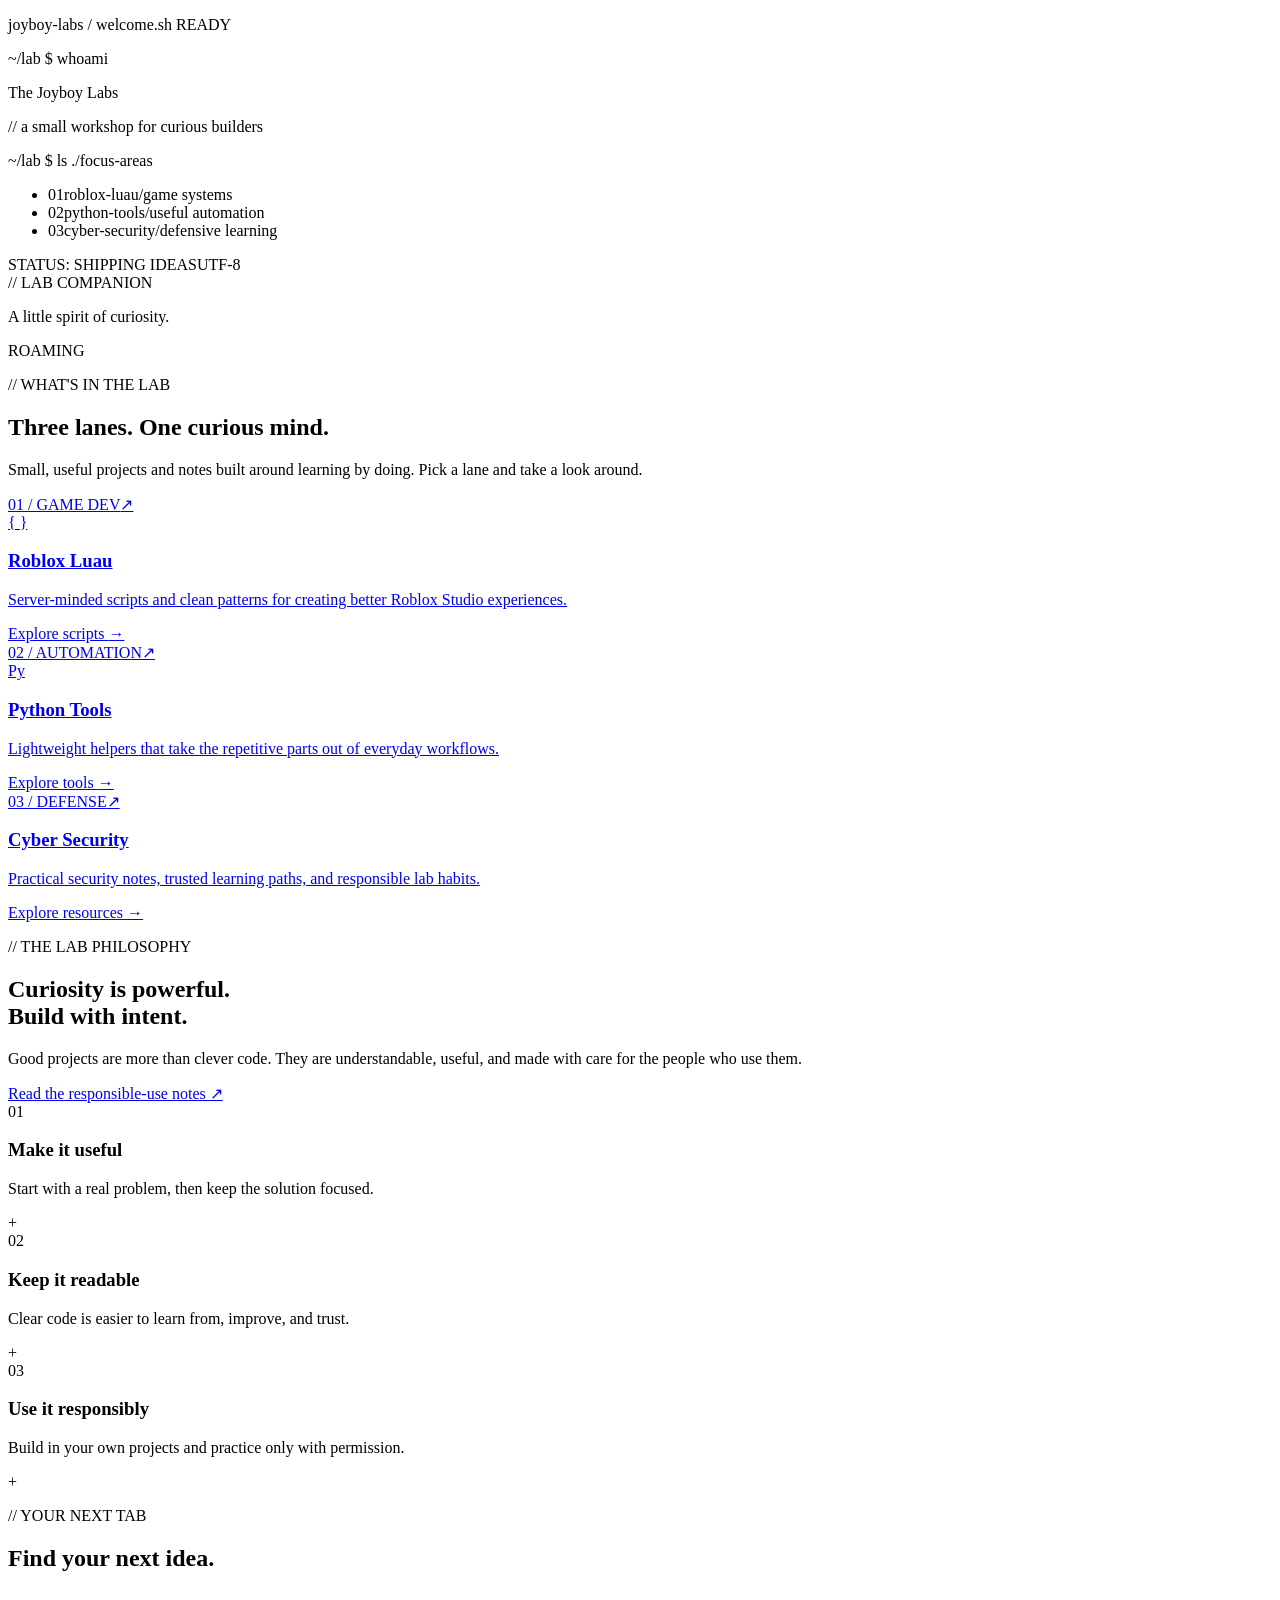
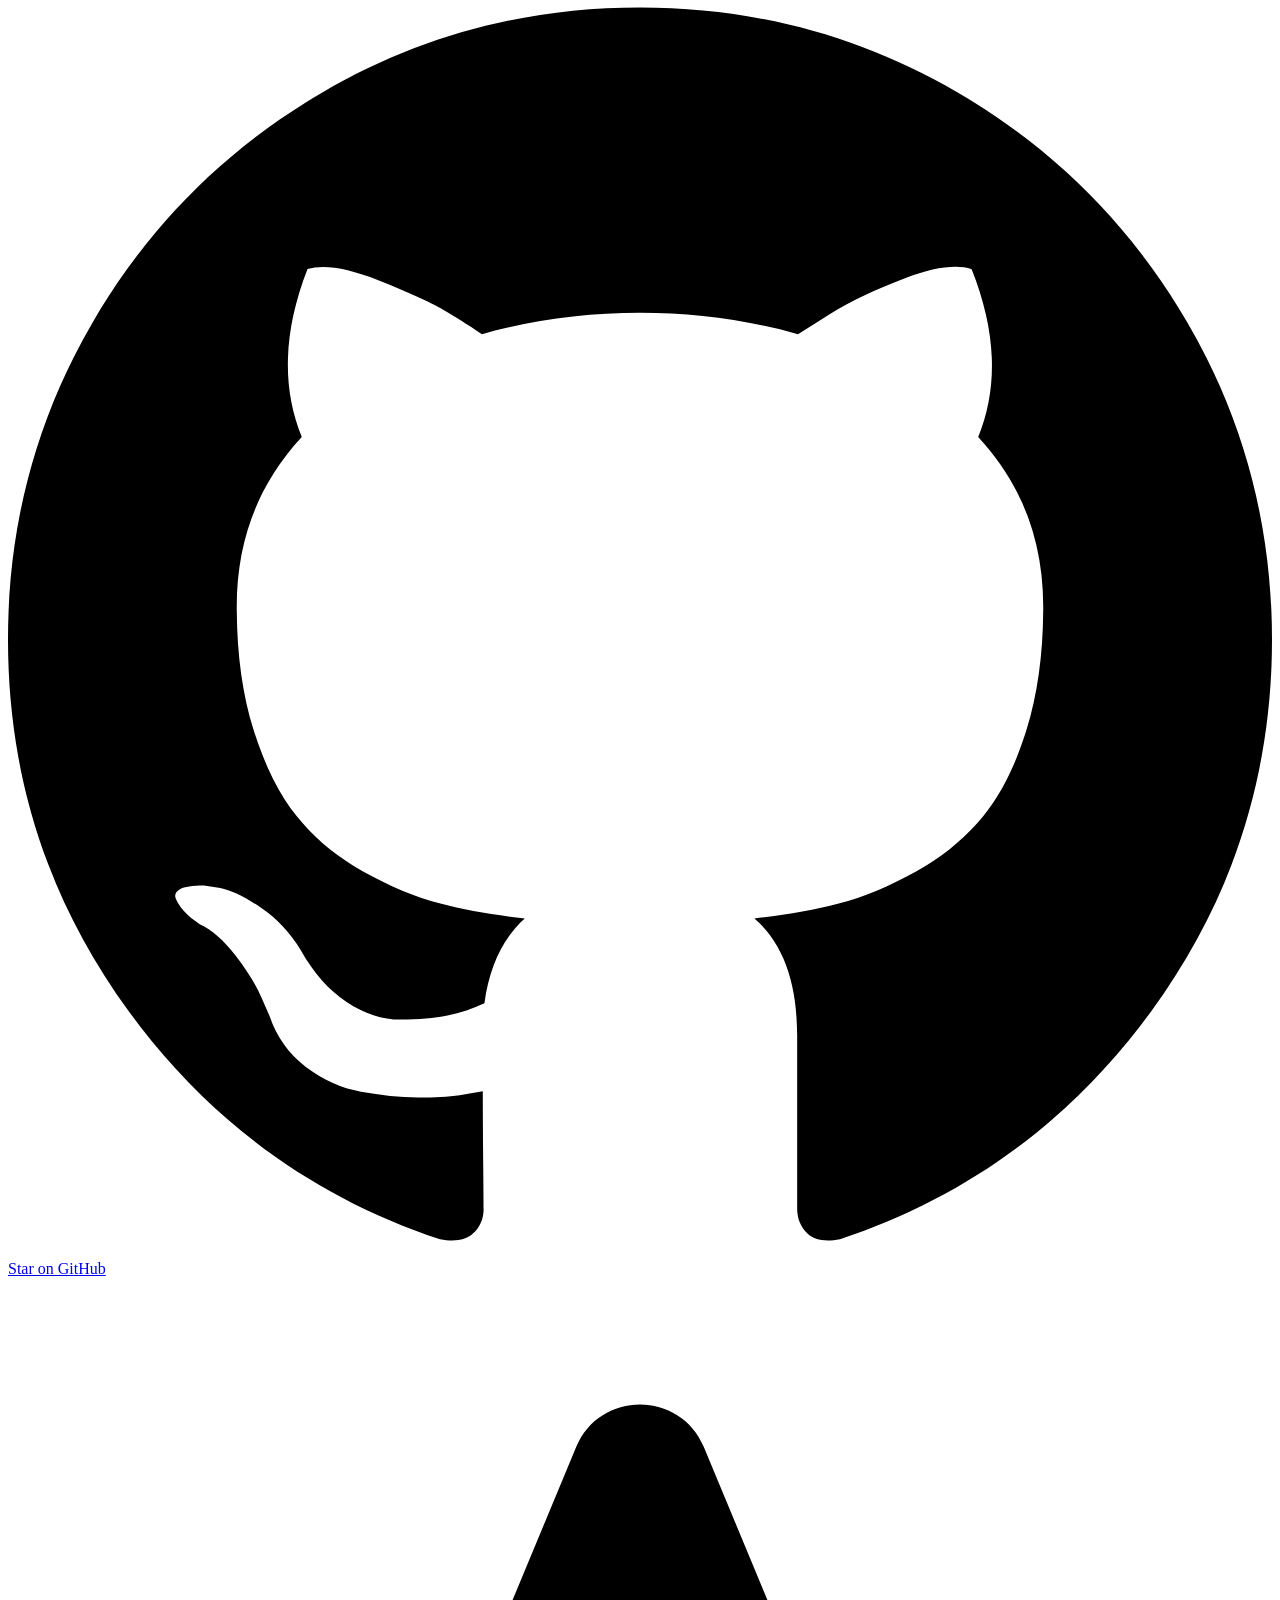
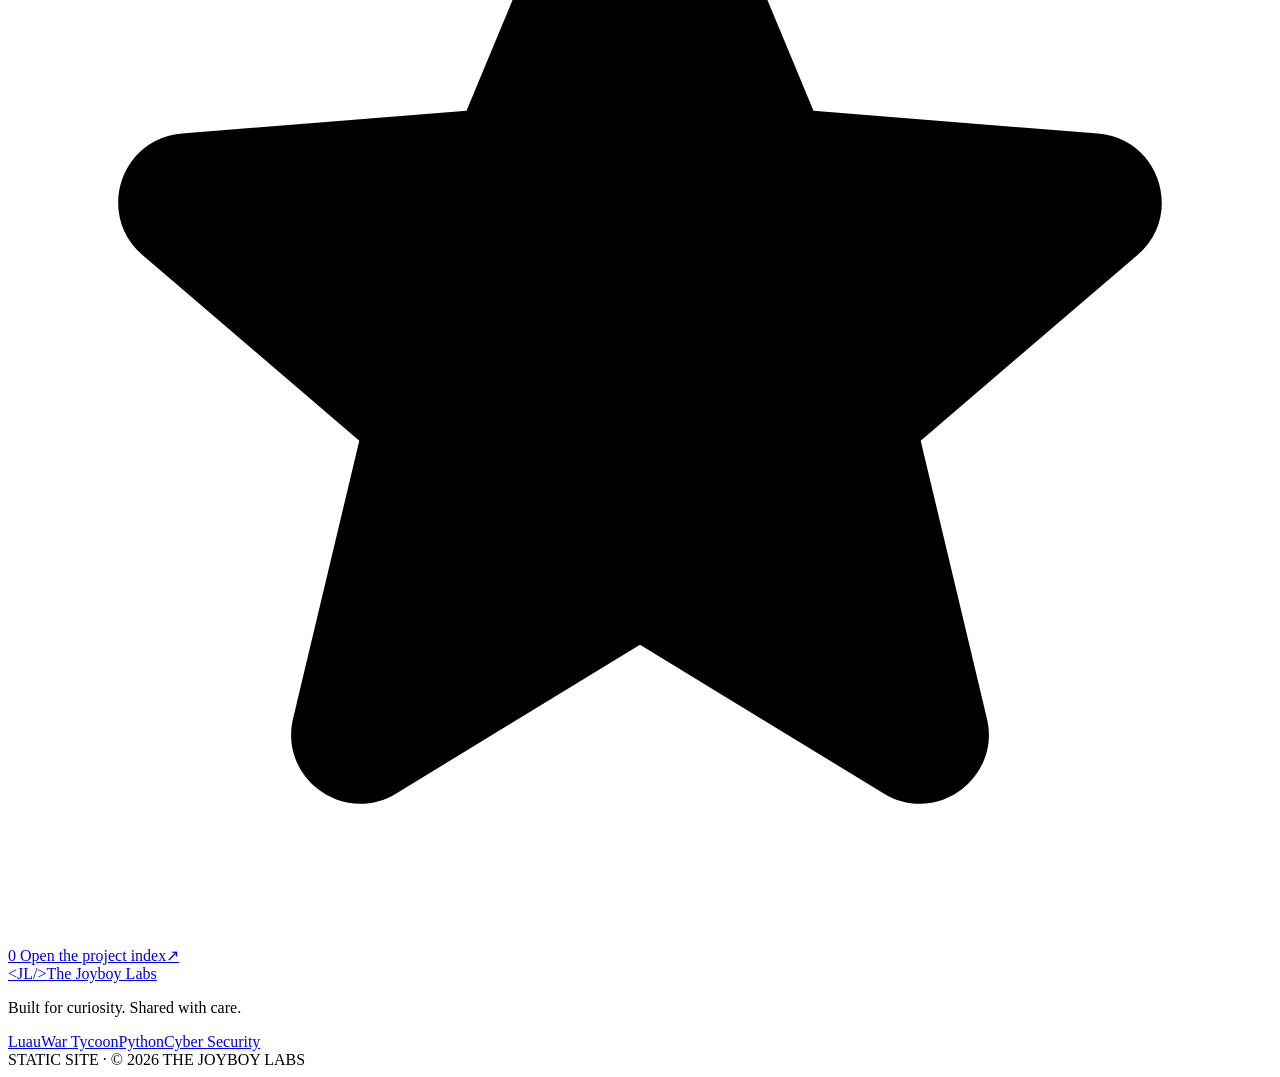
==== commit 15d66035: "Add War Tycoon showcase and refresh site bundle Co-authored-by: arena-agent <297053741+arena-agent@u" ====
--- a/index.html
+++ b/index.html
@@ -35,6 +35,7 @@
       <nav class="primary-nav" id="primary-navigation" aria-label="Primary navigation">
         <a class="nav-link is-active" href="index.html" aria-current="page">Home</a>
         <a class="nav-link" href="roblox.html">Roblox Luau</a>
+        <a class="nav-link" href="war-tycoon.html">War Tycoon</a>
         <a class="nav-link" href="python.html">Python Tools</a>
         <a class="nav-link" href="cyber.html">Cyber Security</a>
         <a class="nav-link" href="pc-unlocker.html">PC Unlocker</a>
@@ -177,7 +178,7 @@
     <div class="footer-shell">
       <a class="footer-brand" href="index.html"><span class="brand-mark" aria-hidden="true"><span class="brand-mark-bracket">&lt;</span><span class="brand-mark-core">JL</span><span class="brand-mark-bracket">/&gt;</span></span><span>The Joyboy Labs</span></a>
       <p>Built for curiosity. Shared with care.</p>
-      <div class="footer-links"><a href="roblox.html">Luau</a><a href="python.html">Python</a><a href="cyber.html">Cyber Security</a></div>
+      <div class="footer-links"><a href="roblox.html">Luau</a><a href="war-tycoon.html">War Tycoon</a><a href="python.html">Python</a><a href="cyber.html">Cyber Security</a></div>
       <span class="footer-meta">STATIC SITE <span aria-hidden="true">·</span> © <span data-current-year>2026</span> THE JOYBOY LABS</span>
     </div>
   </footer>
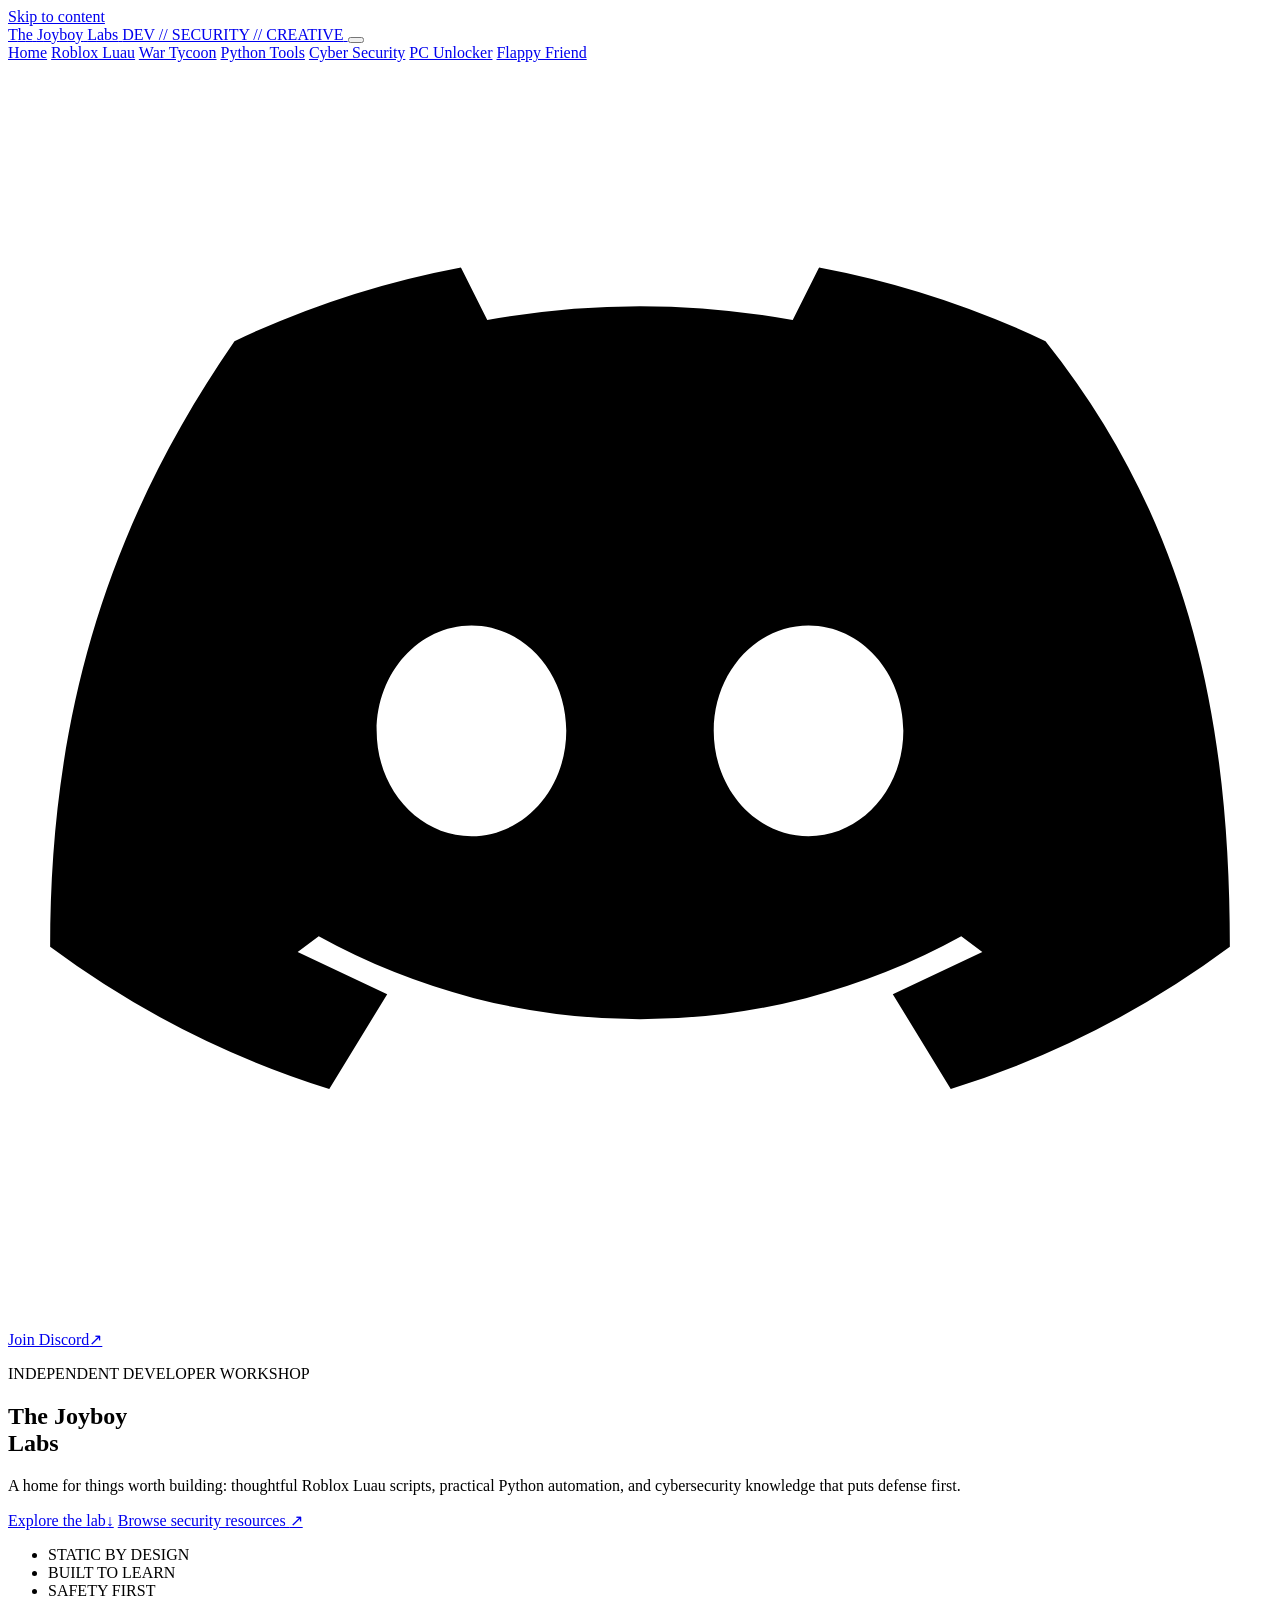
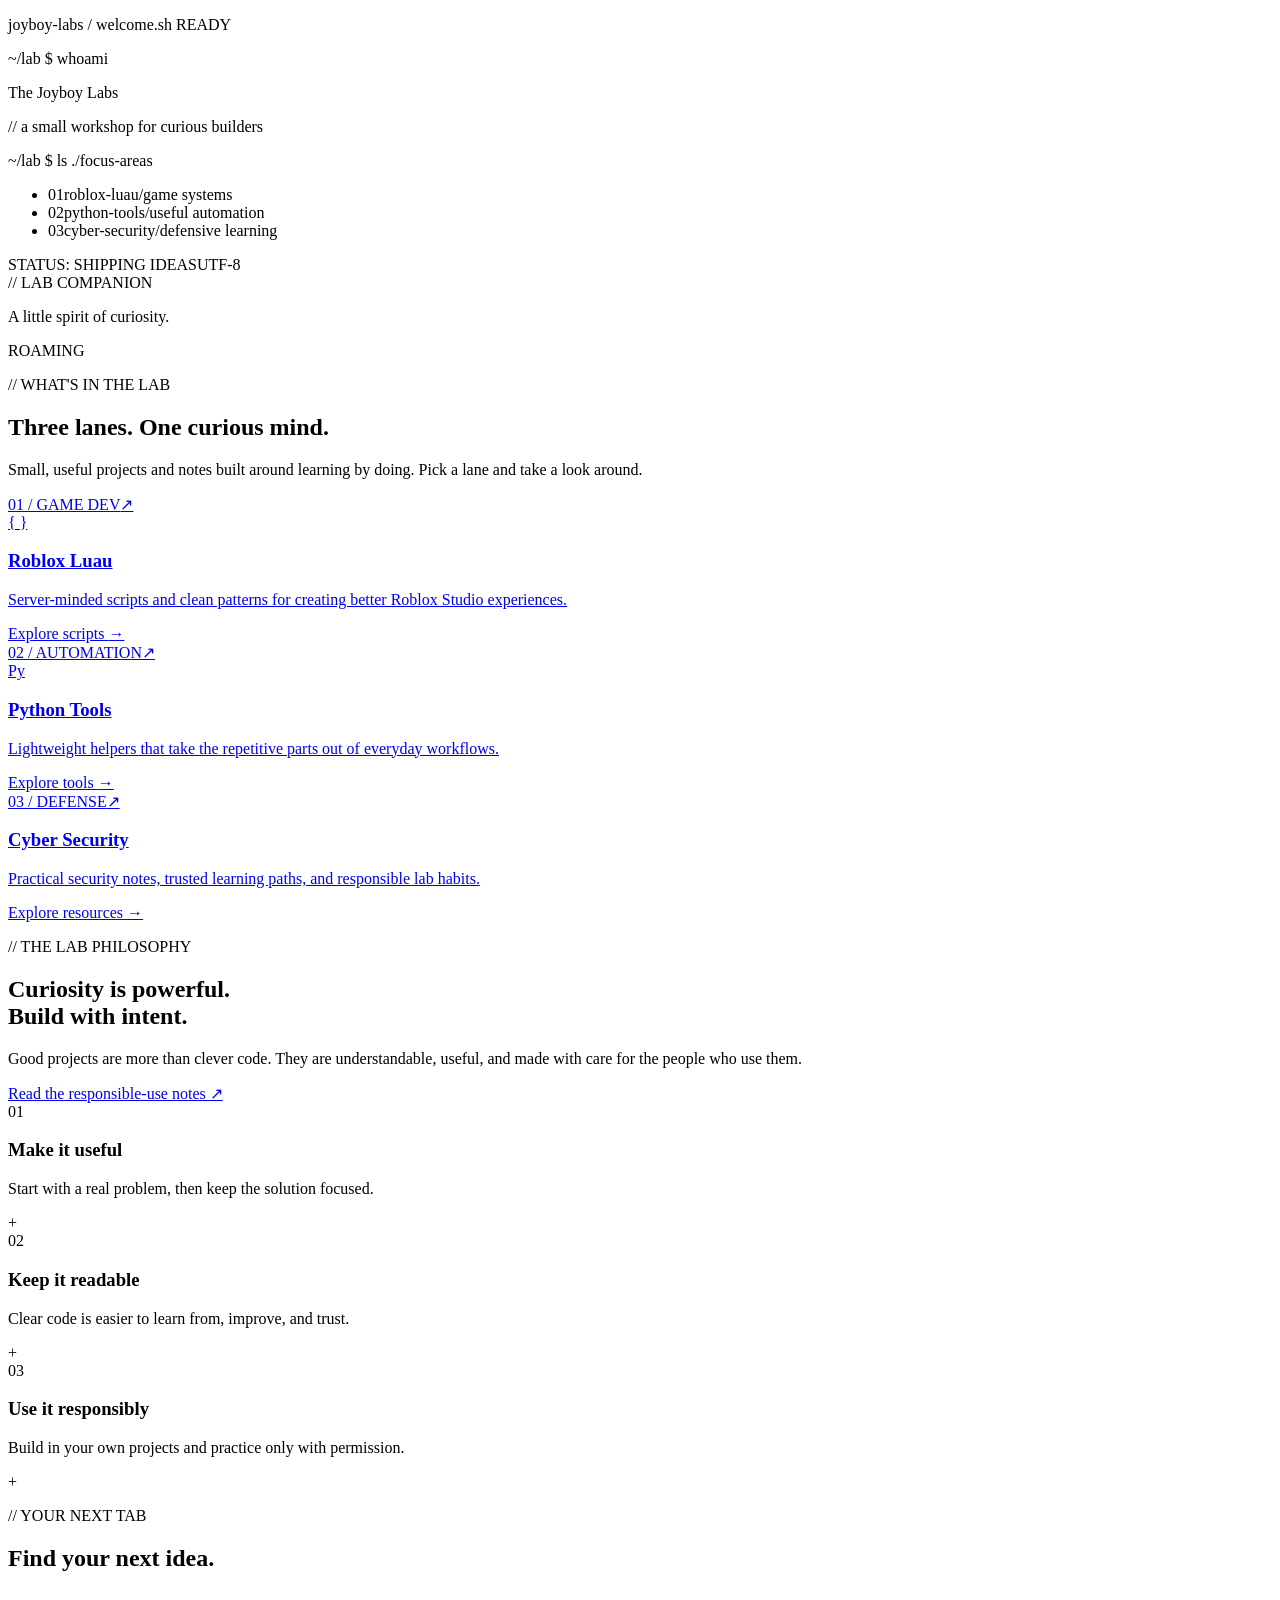
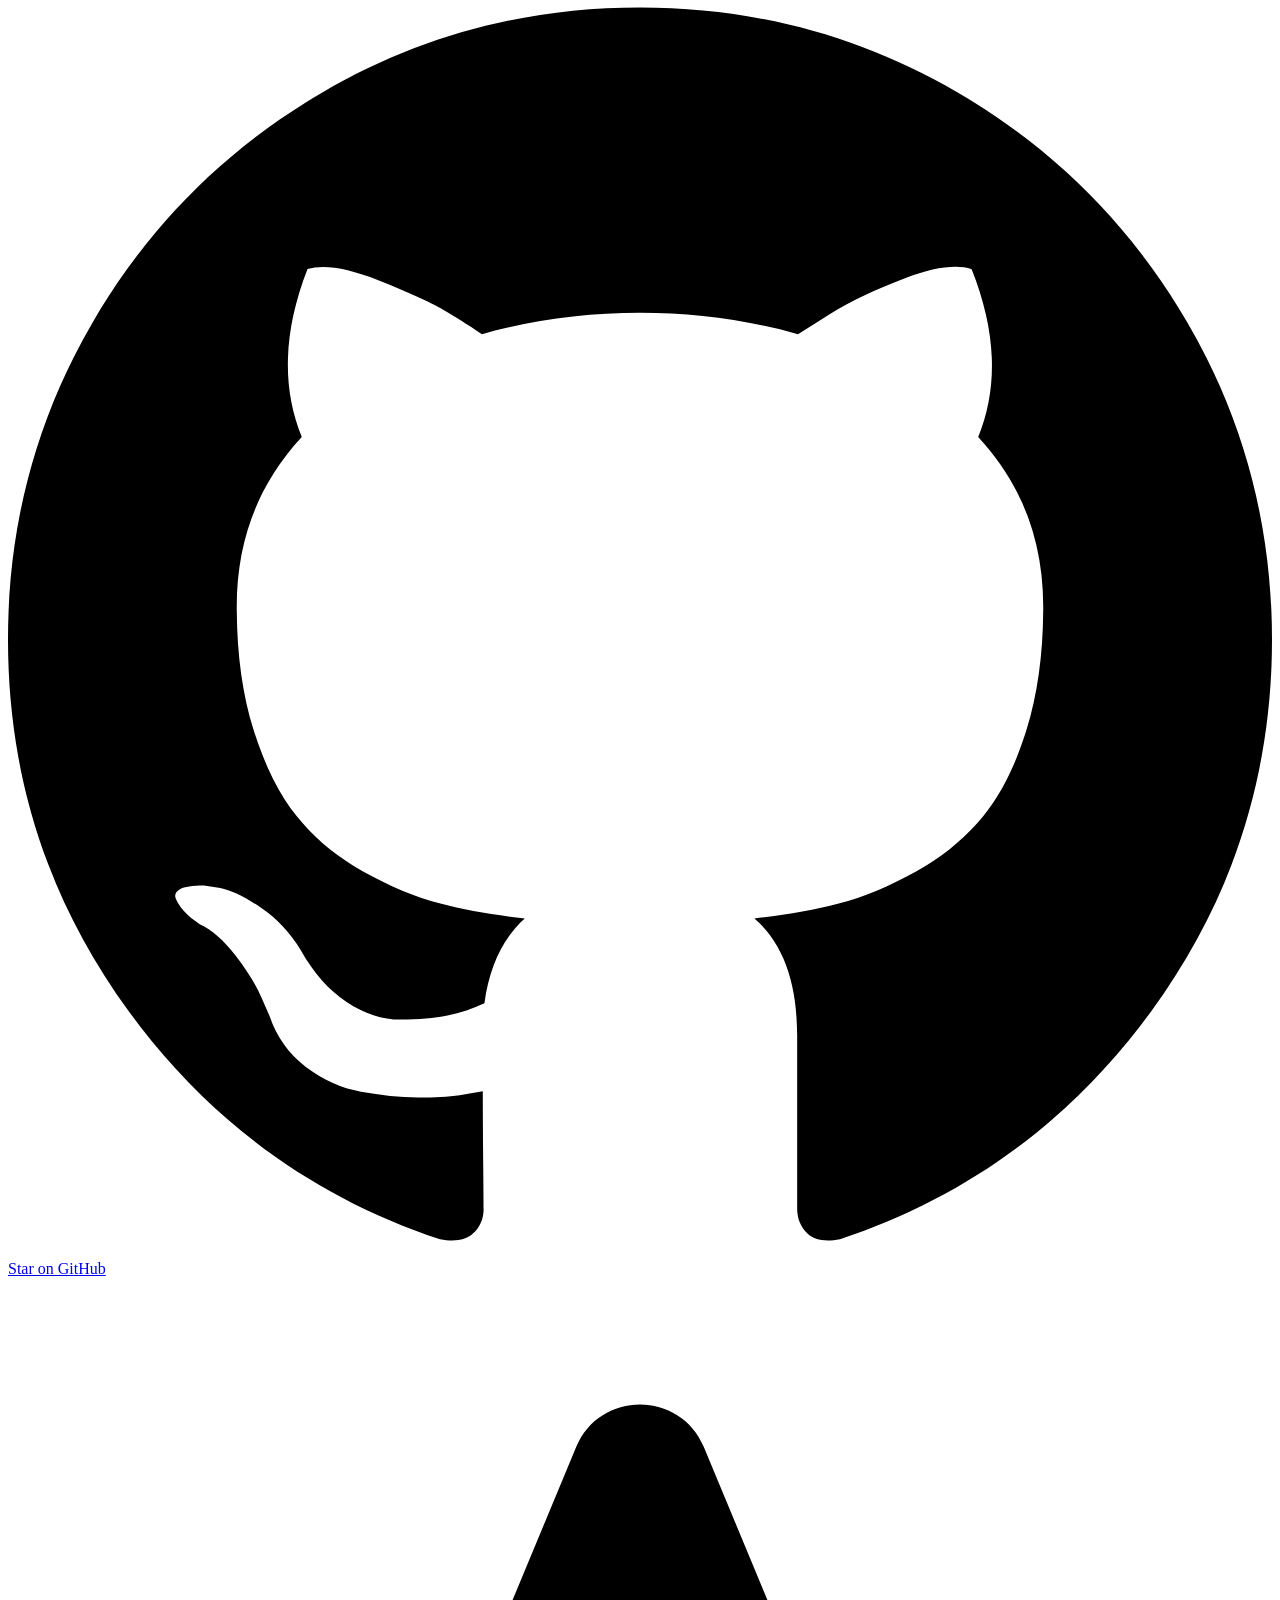
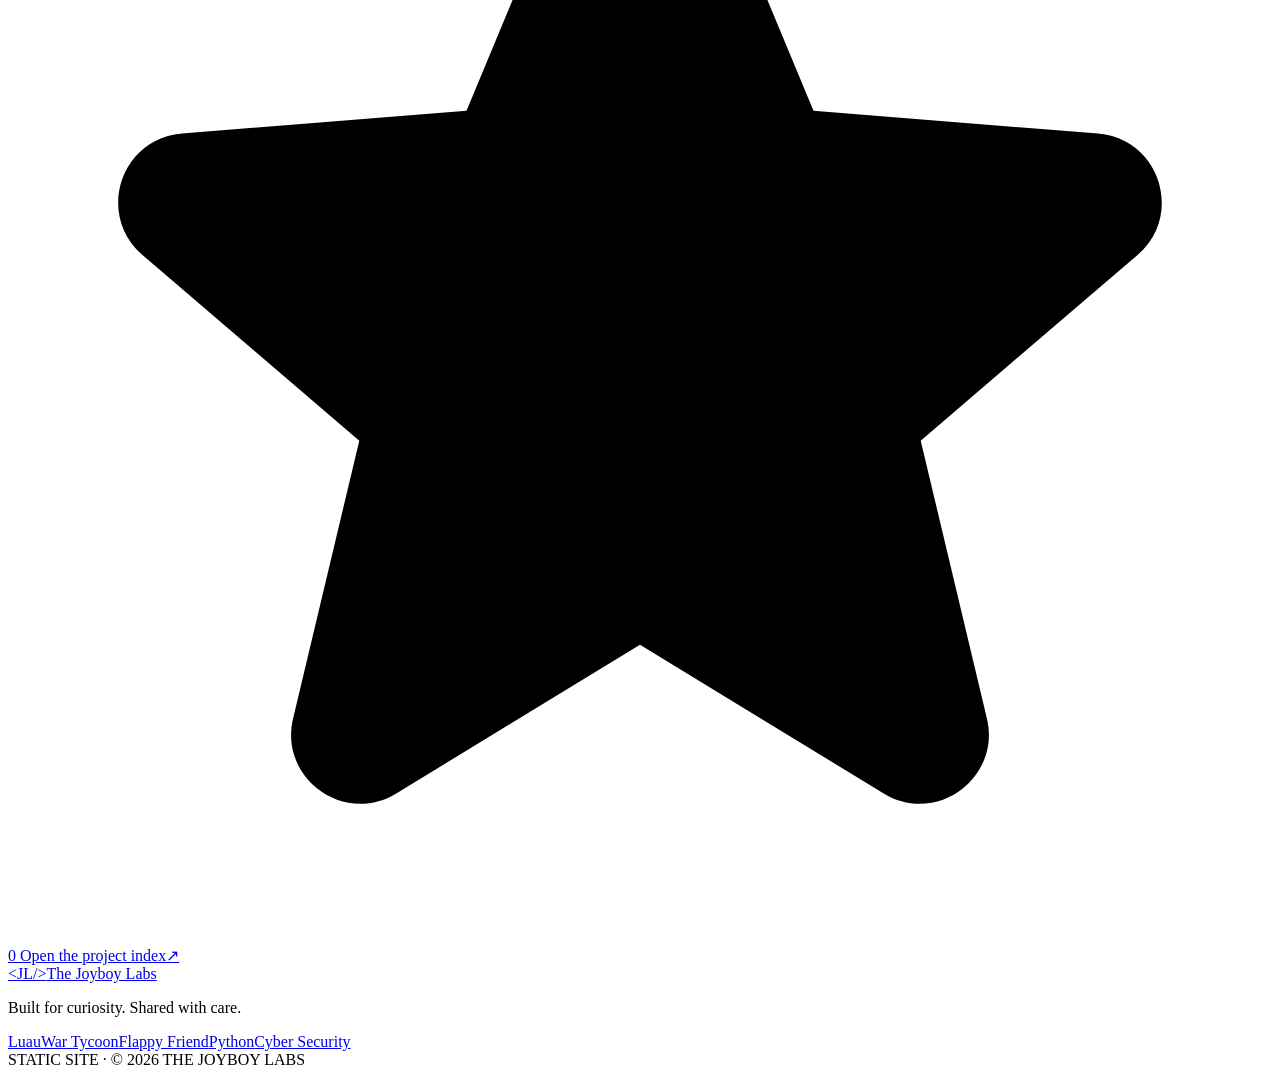
==== commit 396e2f54: "Add Flappy Friend showcase page Co-authored-by: arena-agent <297053741+arena-agent@users.noreply.git" ====
--- a/index.html
+++ b/index.html
@@ -39,6 +39,7 @@
         <a class="nav-link" href="python.html">Python Tools</a>
         <a class="nav-link" href="cyber.html">Cyber Security</a>
         <a class="nav-link" href="pc-unlocker.html">PC Unlocker</a>
+        <a class="nav-link" href="flappy-friend.html">Flappy Friend</a>
         <a class="discord-link button button-discord" href="https://discord.gg/joyboyhakari_16266" target="_blank" rel="noopener noreferrer">
           <span class="blob1" aria-hidden="true"></span><span class="blob2" aria-hidden="true"></span>
           <span class="inner"><svg aria-hidden="true" viewBox="0 0 24 24"><path d="M19.7 5.3a17.6 17.6 0 0 0-4.3-1.4l-.5 1a16.2 16.2 0 0 0-5.8 0l-.5-1a17.6 17.6 0 0 0-4.3 1.4C1.6 9.2.8 13 .8 16.8a17.8 17.8 0 0 0 5.3 2.7l1.1-1.8-1.7-.8.4-.3a12.6 12.6 0 0 0 12.2 0l.4.3-1.7.8 1.1 1.8a17.8 17.8 0 0 0 5.3-2.7c0-4.4-.8-8.1-3.5-11.5ZM8.8 14.7c-1 0-1.8-.9-1.8-2s.8-2 1.8-2 1.8.9 1.8 2-.8 2-1.8 2Zm6.4 0c-1 0-1.8-.9-1.8-2s.8-2 1.8-2 1.8.9 1.8 2-.8 2-1.8 2Z"/></svg><span>Join Discord</span><span class="external-mark" aria-hidden="true">↗</span></span>
@@ -178,7 +179,7 @@
     <div class="footer-shell">
       <a class="footer-brand" href="index.html"><span class="brand-mark" aria-hidden="true"><span class="brand-mark-bracket">&lt;</span><span class="brand-mark-core">JL</span><span class="brand-mark-bracket">/&gt;</span></span><span>The Joyboy Labs</span></a>
       <p>Built for curiosity. Shared with care.</p>
-      <div class="footer-links"><a href="roblox.html">Luau</a><a href="war-tycoon.html">War Tycoon</a><a href="python.html">Python</a><a href="cyber.html">Cyber Security</a></div>
+      <div class="footer-links"><a href="roblox.html">Luau</a><a href="war-tycoon.html">War Tycoon</a><a href="flappy-friend.html">Flappy Friend</a><a href="python.html">Python</a><a href="cyber.html">Cyber Security</a></div>
       <span class="footer-meta">STATIC SITE <span aria-hidden="true">·</span> © <span data-current-year>2026</span> THE JOYBOY LABS</span>
     </div>
   </footer>
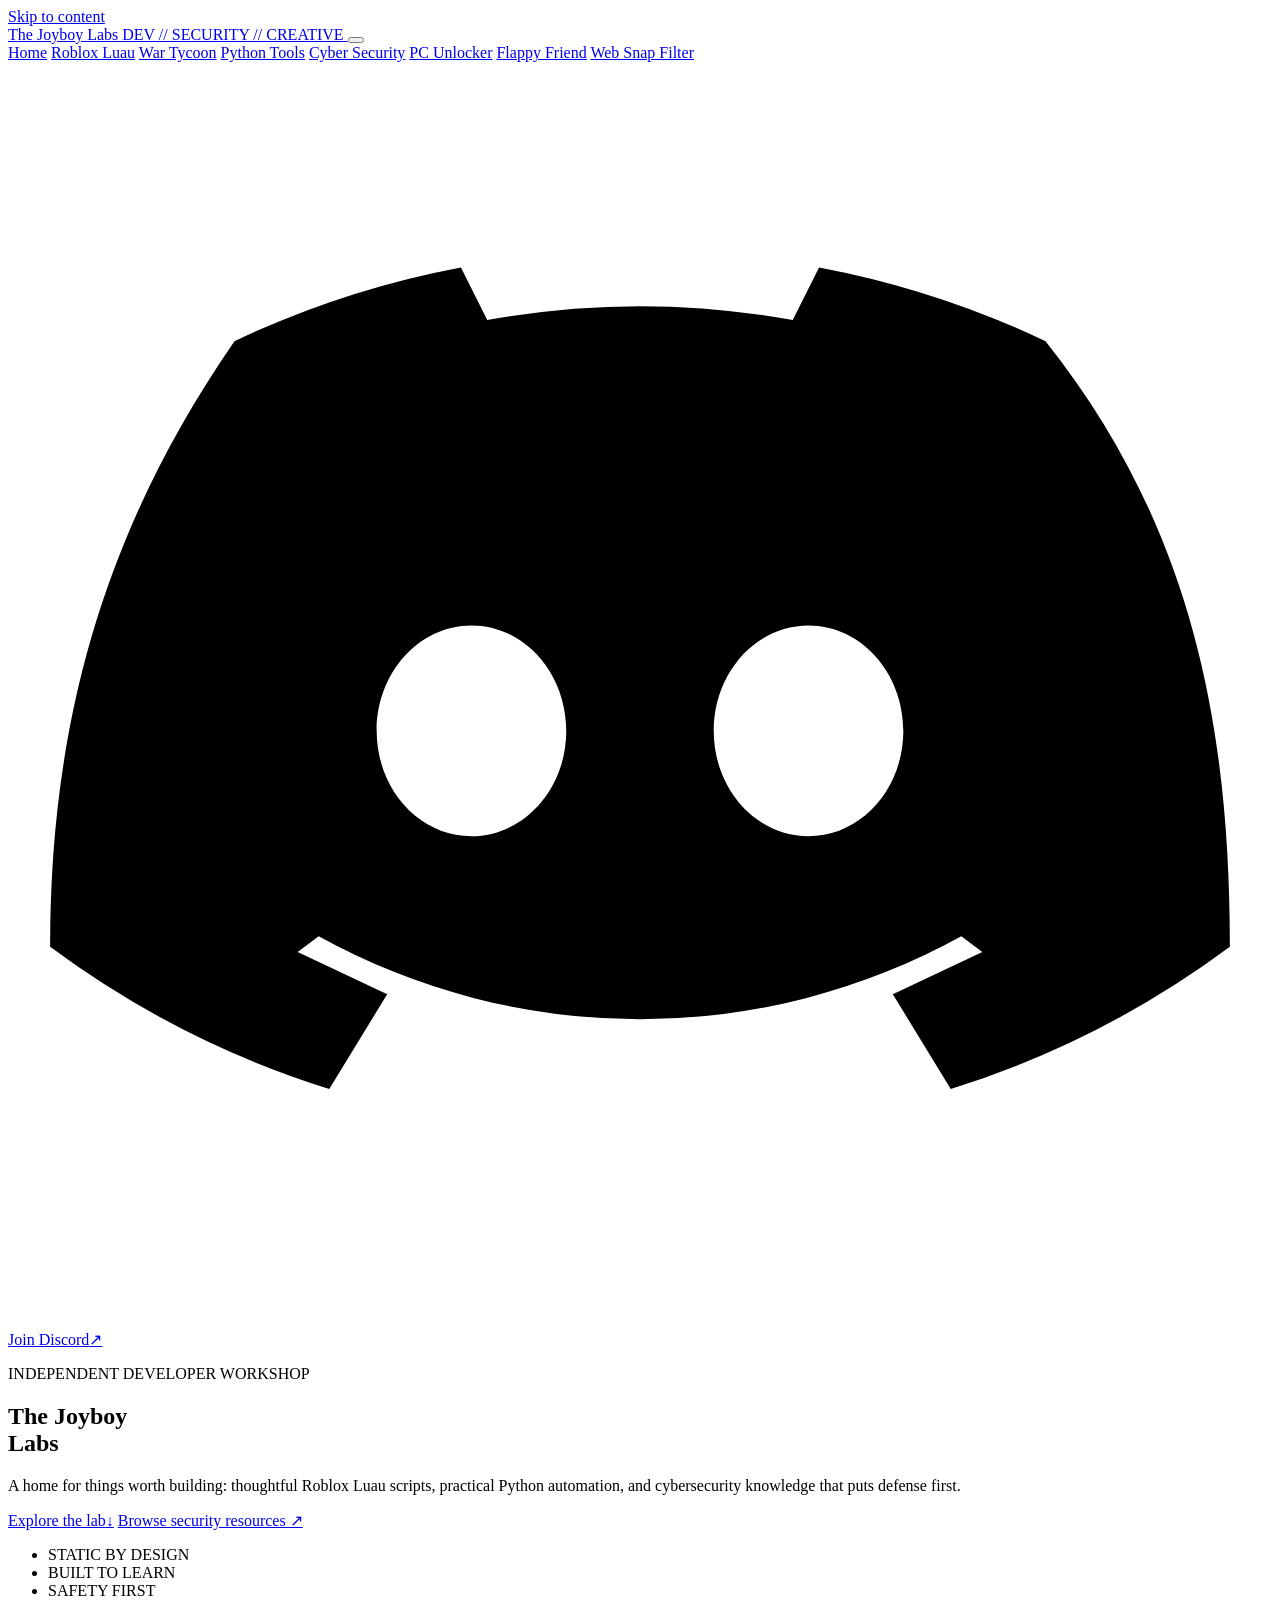
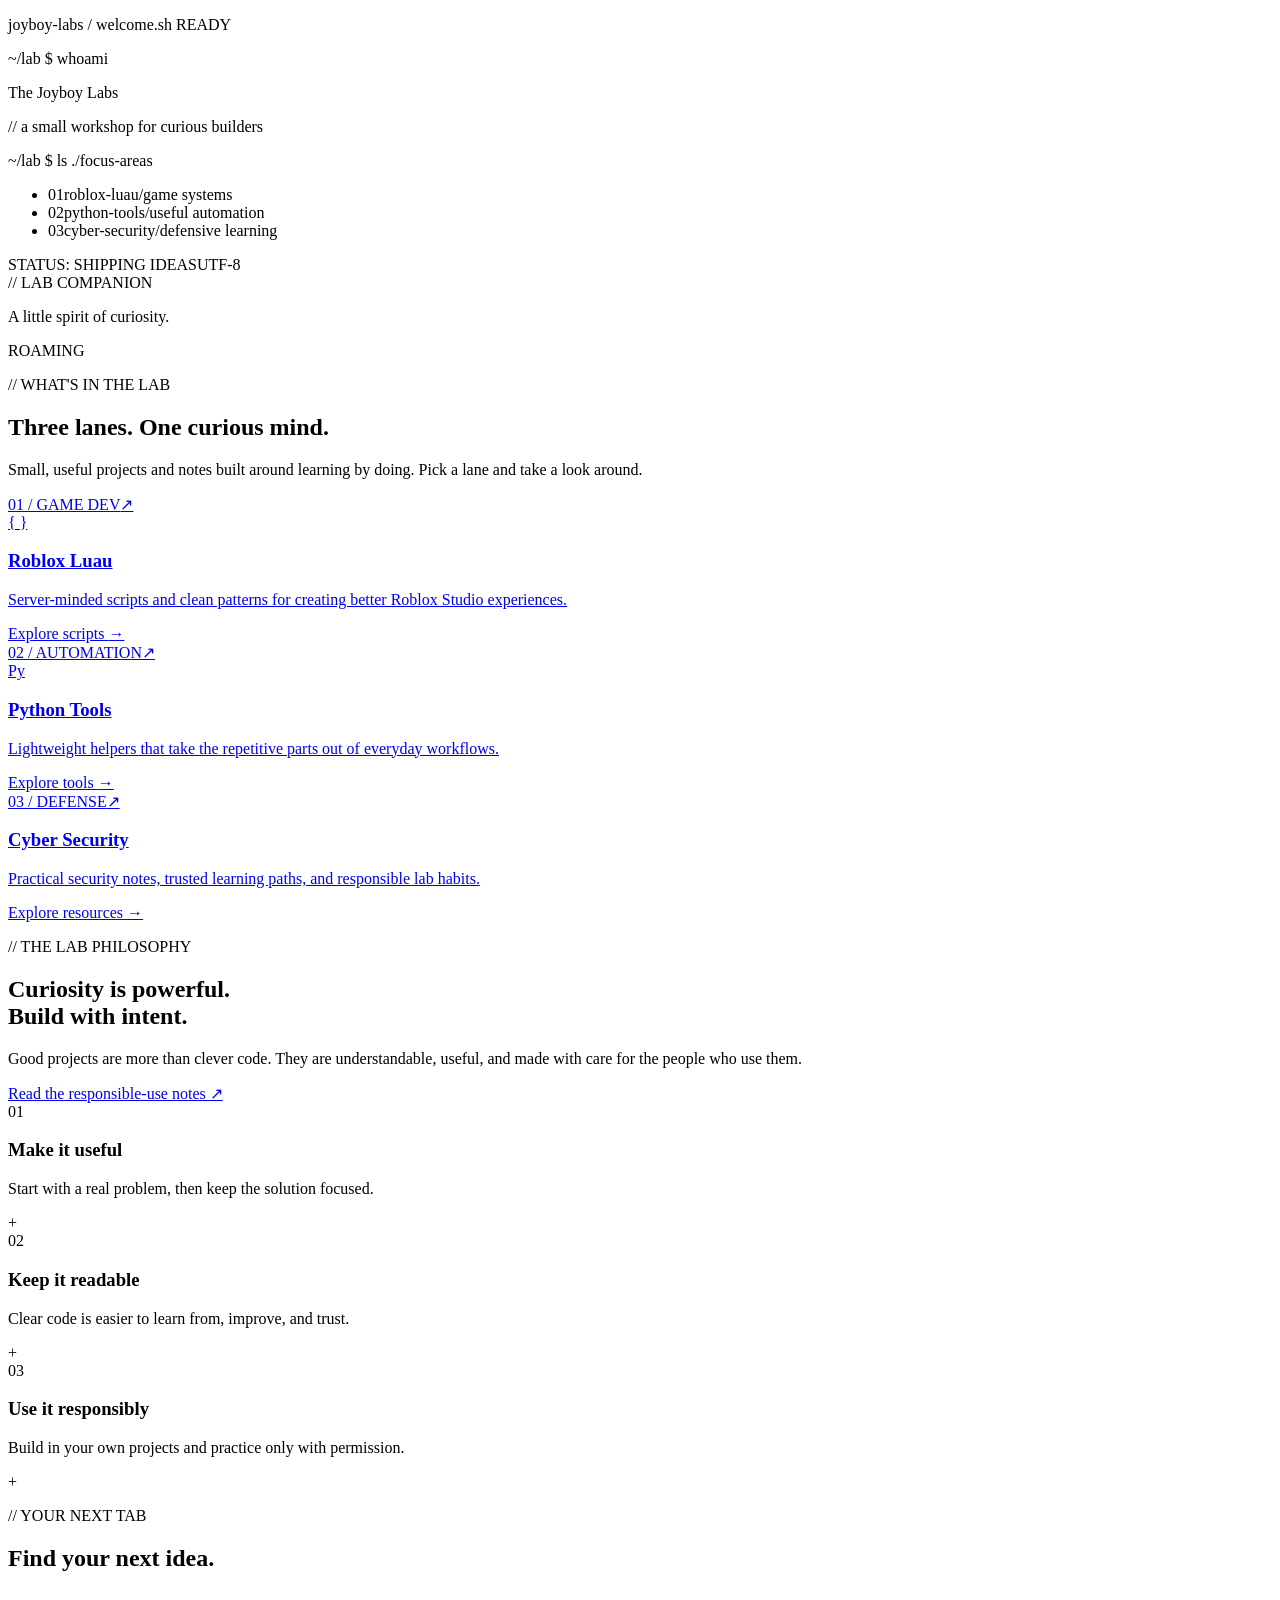
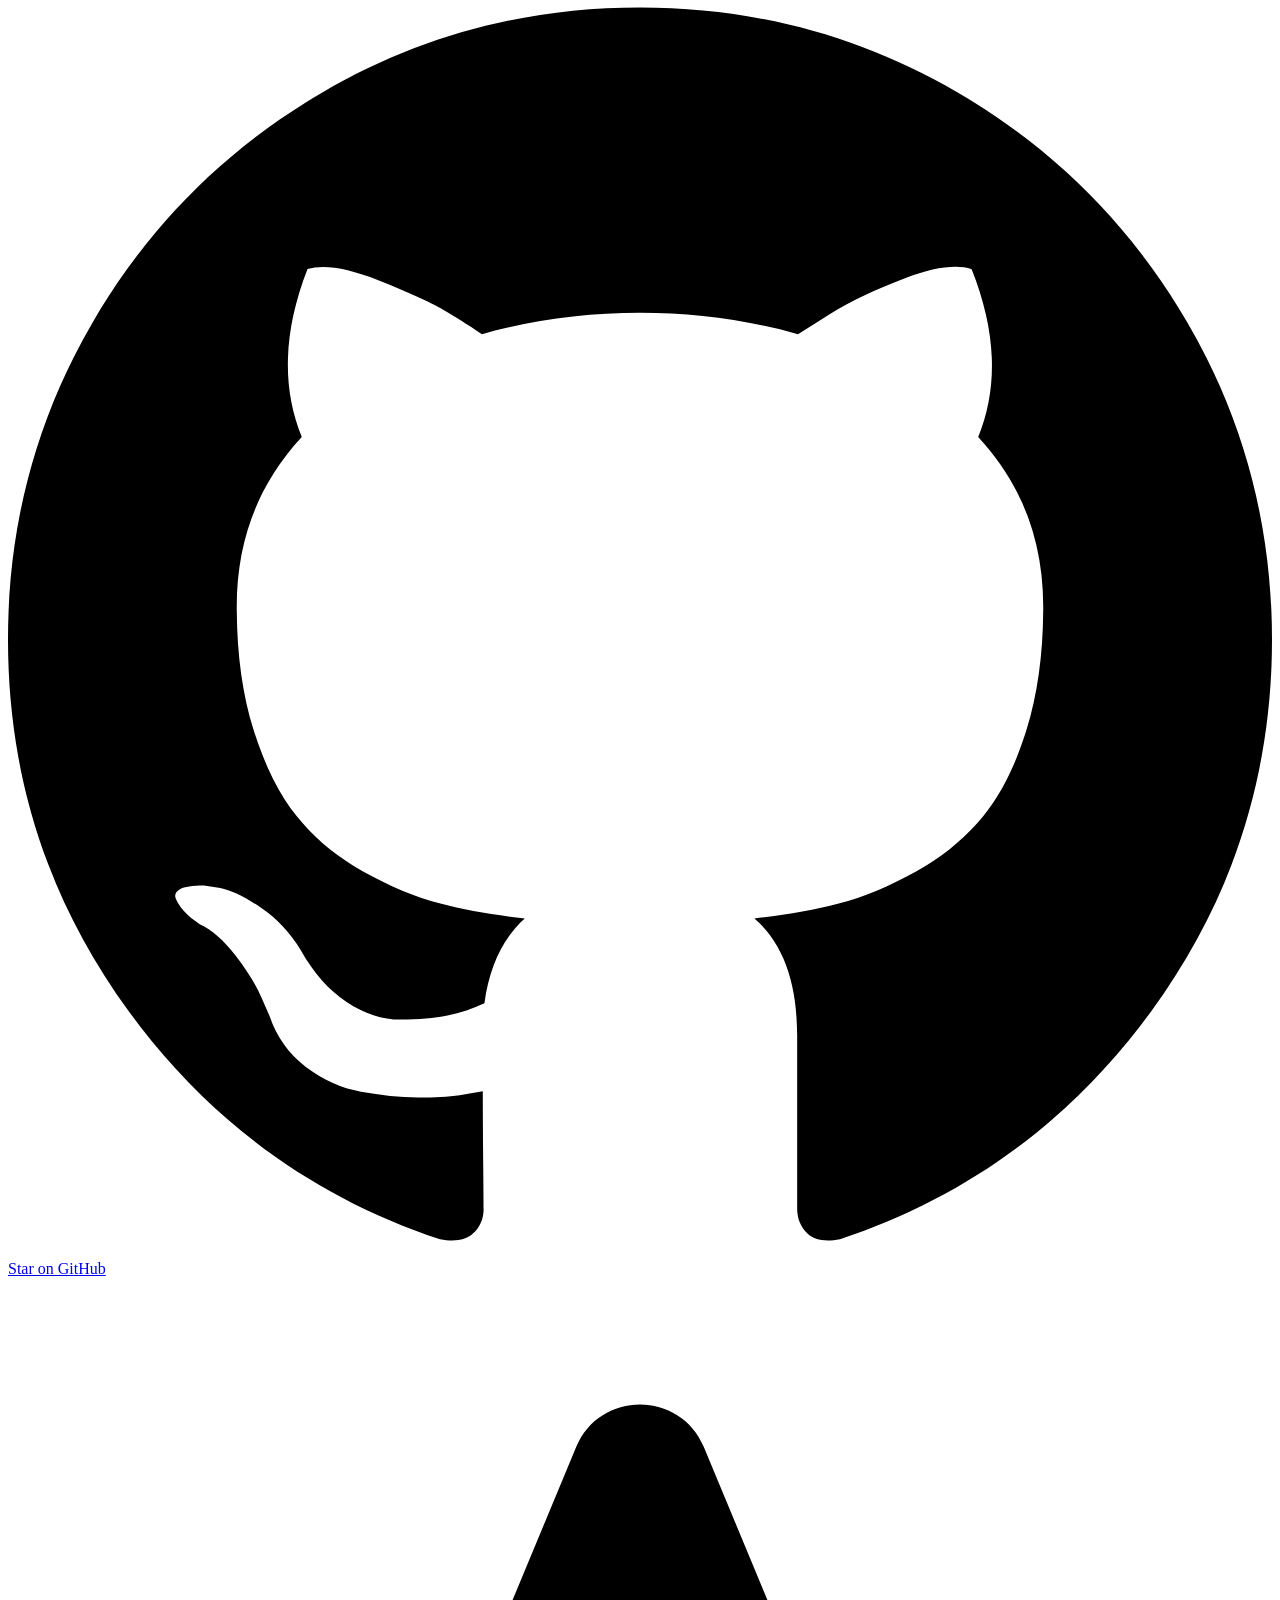
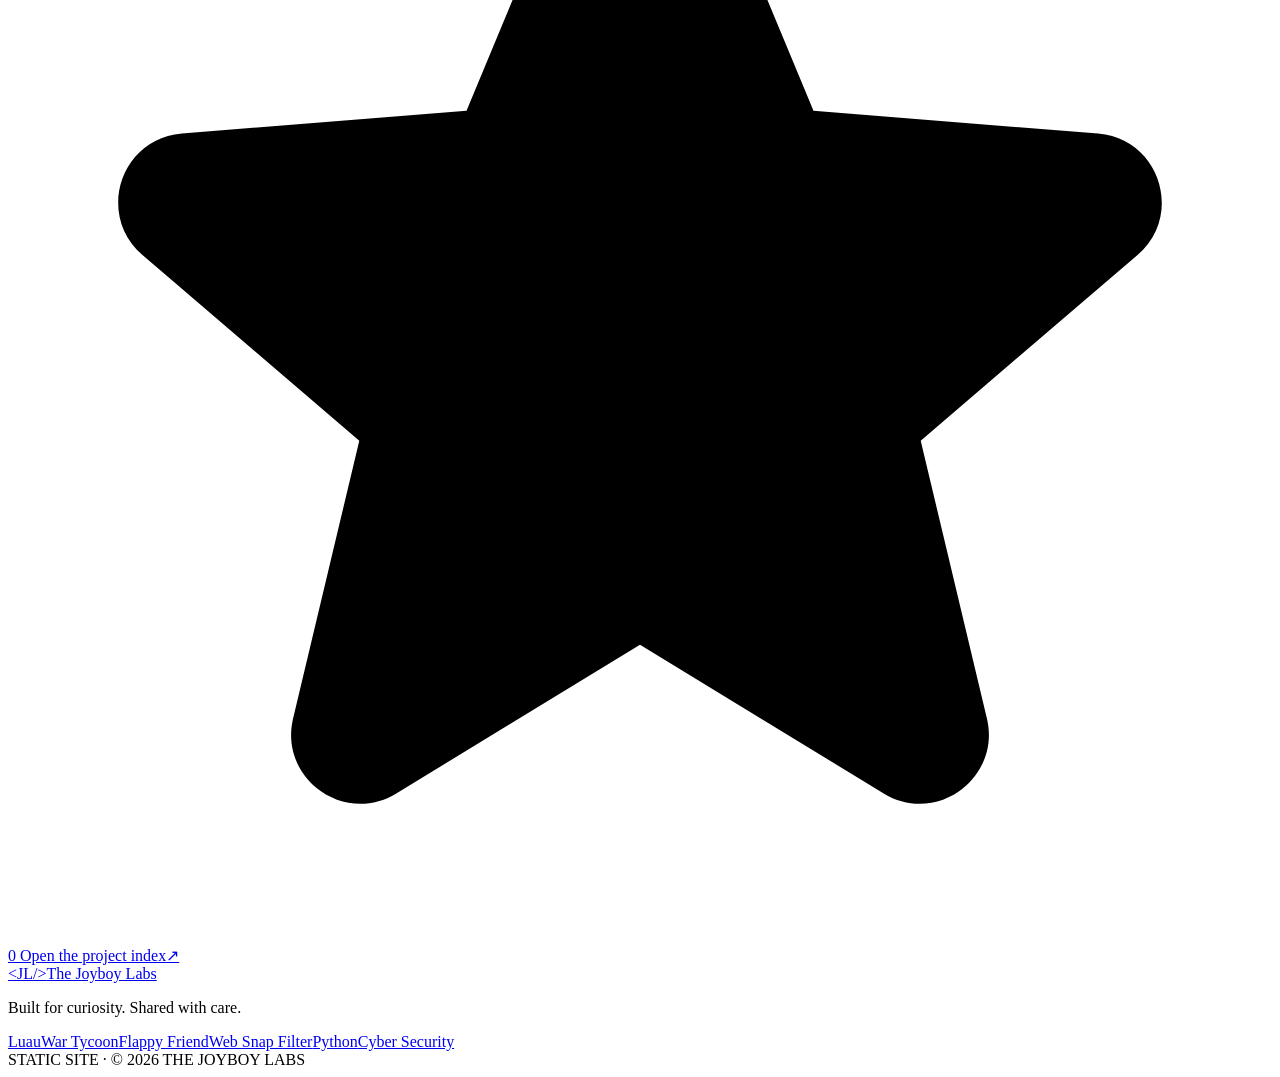
==== commit 1c8ea004: "Add Web Snap Filter privacy review page Co-authored-by: arena-agent <297053741+arena-agent@users.nor" ====
--- a/index.html
+++ b/index.html
@@ -40,6 +40,7 @@
         <a class="nav-link" href="cyber.html">Cyber Security</a>
         <a class="nav-link" href="pc-unlocker.html">PC Unlocker</a>
         <a class="nav-link" href="flappy-friend.html">Flappy Friend</a>
+        <a class="nav-link" href="web-snap-filter.html">Web Snap Filter</a>
         <a class="discord-link button button-discord" href="https://discord.gg/joyboyhakari_16266" target="_blank" rel="noopener noreferrer">
           <span class="blob1" aria-hidden="true"></span><span class="blob2" aria-hidden="true"></span>
           <span class="inner"><svg aria-hidden="true" viewBox="0 0 24 24"><path d="M19.7 5.3a17.6 17.6 0 0 0-4.3-1.4l-.5 1a16.2 16.2 0 0 0-5.8 0l-.5-1a17.6 17.6 0 0 0-4.3 1.4C1.6 9.2.8 13 .8 16.8a17.8 17.8 0 0 0 5.3 2.7l1.1-1.8-1.7-.8.4-.3a12.6 12.6 0 0 0 12.2 0l.4.3-1.7.8 1.1 1.8a17.8 17.8 0 0 0 5.3-2.7c0-4.4-.8-8.1-3.5-11.5ZM8.8 14.7c-1 0-1.8-.9-1.8-2s.8-2 1.8-2 1.8.9 1.8 2-.8 2-1.8 2Zm6.4 0c-1 0-1.8-.9-1.8-2s.8-2 1.8-2 1.8.9 1.8 2-.8 2-1.8 2Z"/></svg><span>Join Discord</span><span class="external-mark" aria-hidden="true">↗</span></span>
@@ -179,7 +180,7 @@
     <div class="footer-shell">
       <a class="footer-brand" href="index.html"><span class="brand-mark" aria-hidden="true"><span class="brand-mark-bracket">&lt;</span><span class="brand-mark-core">JL</span><span class="brand-mark-bracket">/&gt;</span></span><span>The Joyboy Labs</span></a>
       <p>Built for curiosity. Shared with care.</p>
-      <div class="footer-links"><a href="roblox.html">Luau</a><a href="war-tycoon.html">War Tycoon</a><a href="flappy-friend.html">Flappy Friend</a><a href="python.html">Python</a><a href="cyber.html">Cyber Security</a></div>
+      <div class="footer-links"><a href="roblox.html">Luau</a><a href="war-tycoon.html">War Tycoon</a><a href="flappy-friend.html">Flappy Friend</a><a href="web-snap-filter.html">Web Snap Filter</a><a href="python.html">Python</a><a href="cyber.html">Cyber Security</a></div>
       <span class="footer-meta">STATIC SITE <span aria-hidden="true">·</span> © <span data-current-year>2026</span> THE JOYBOY LABS</span>
     </div>
   </footer>
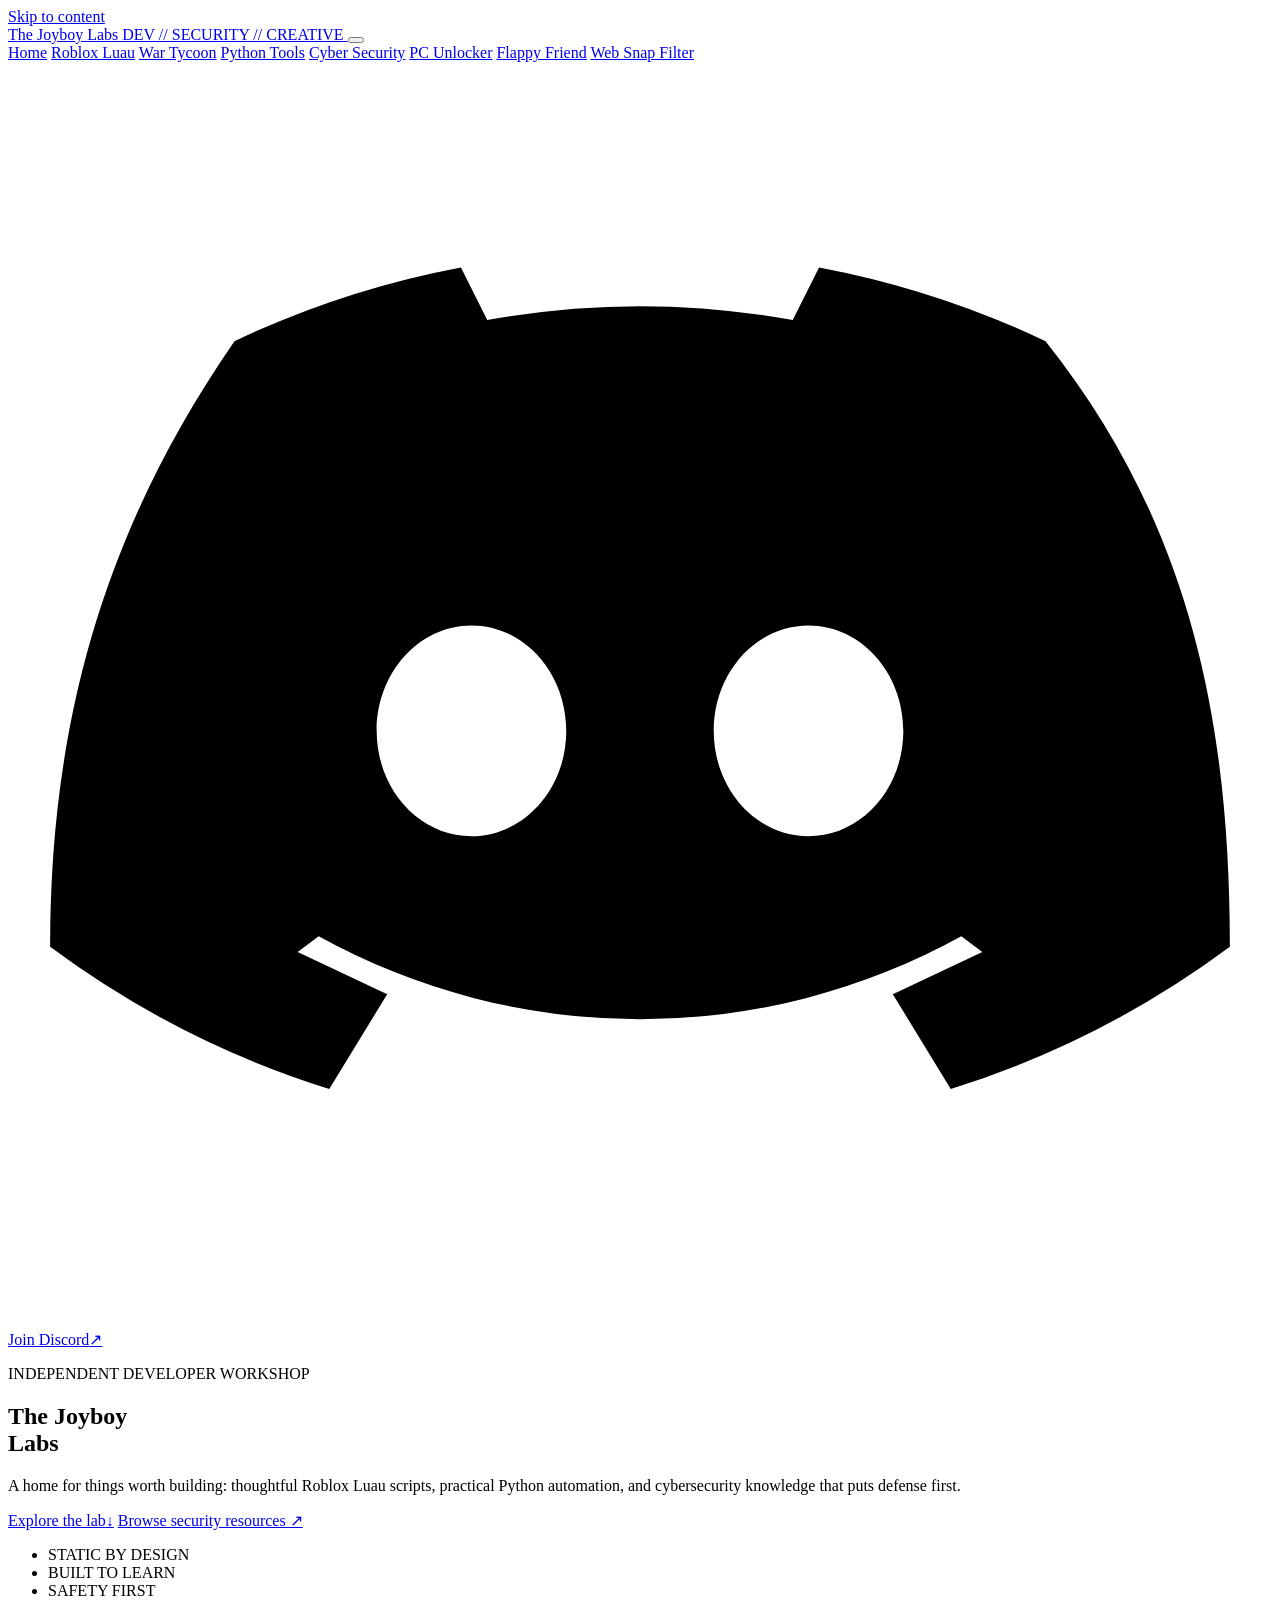
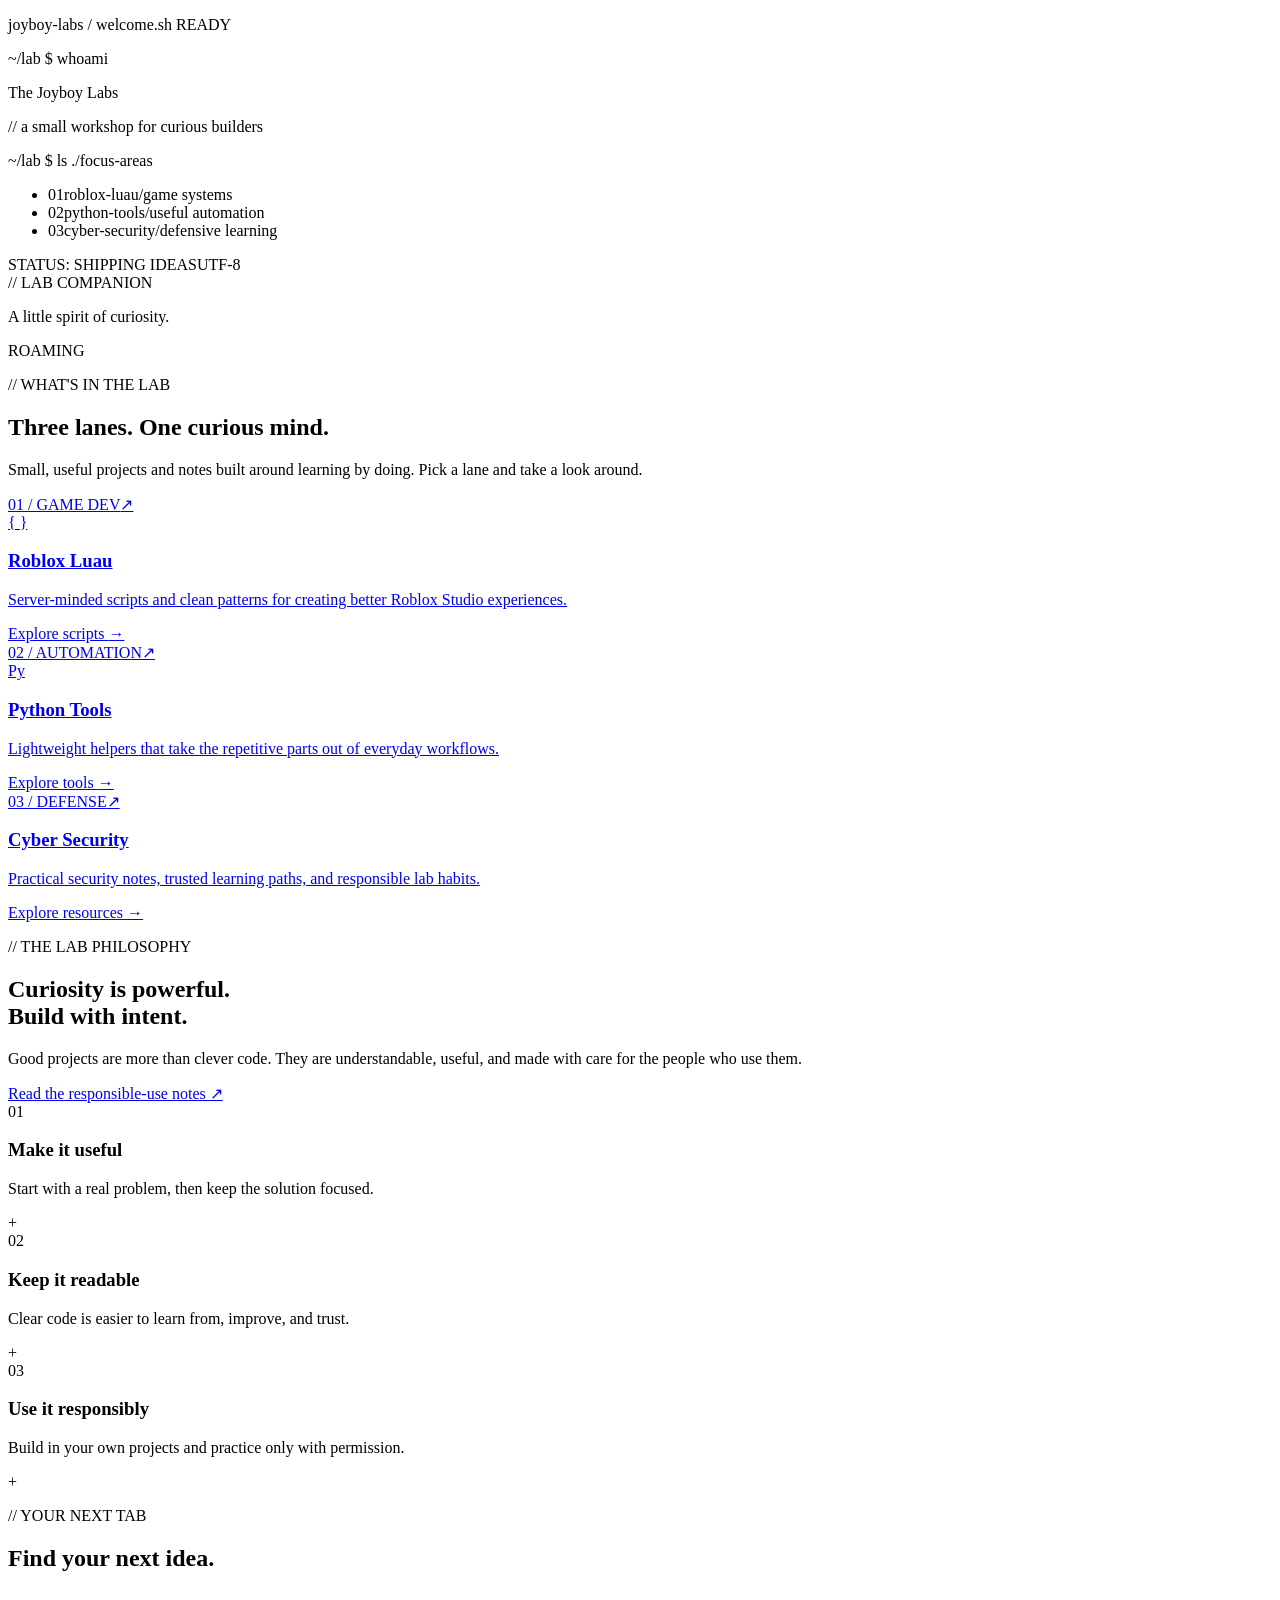
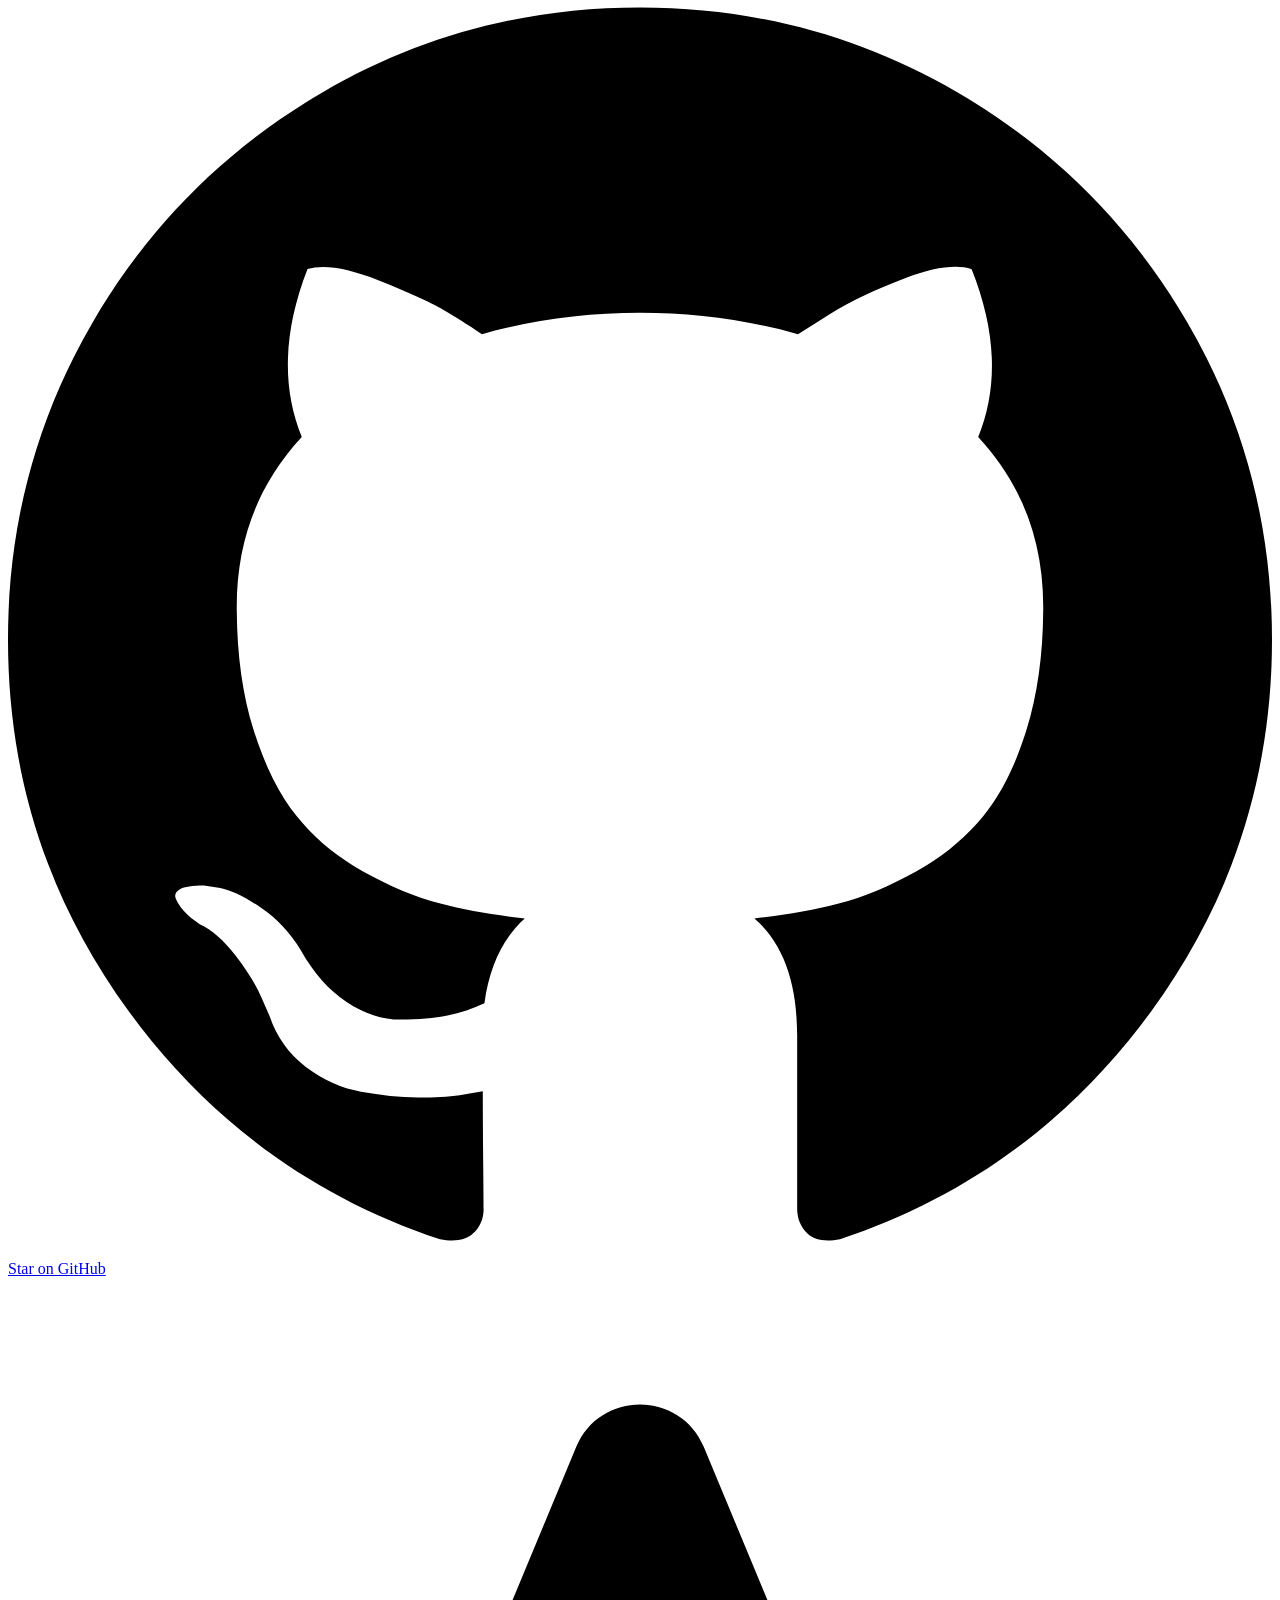
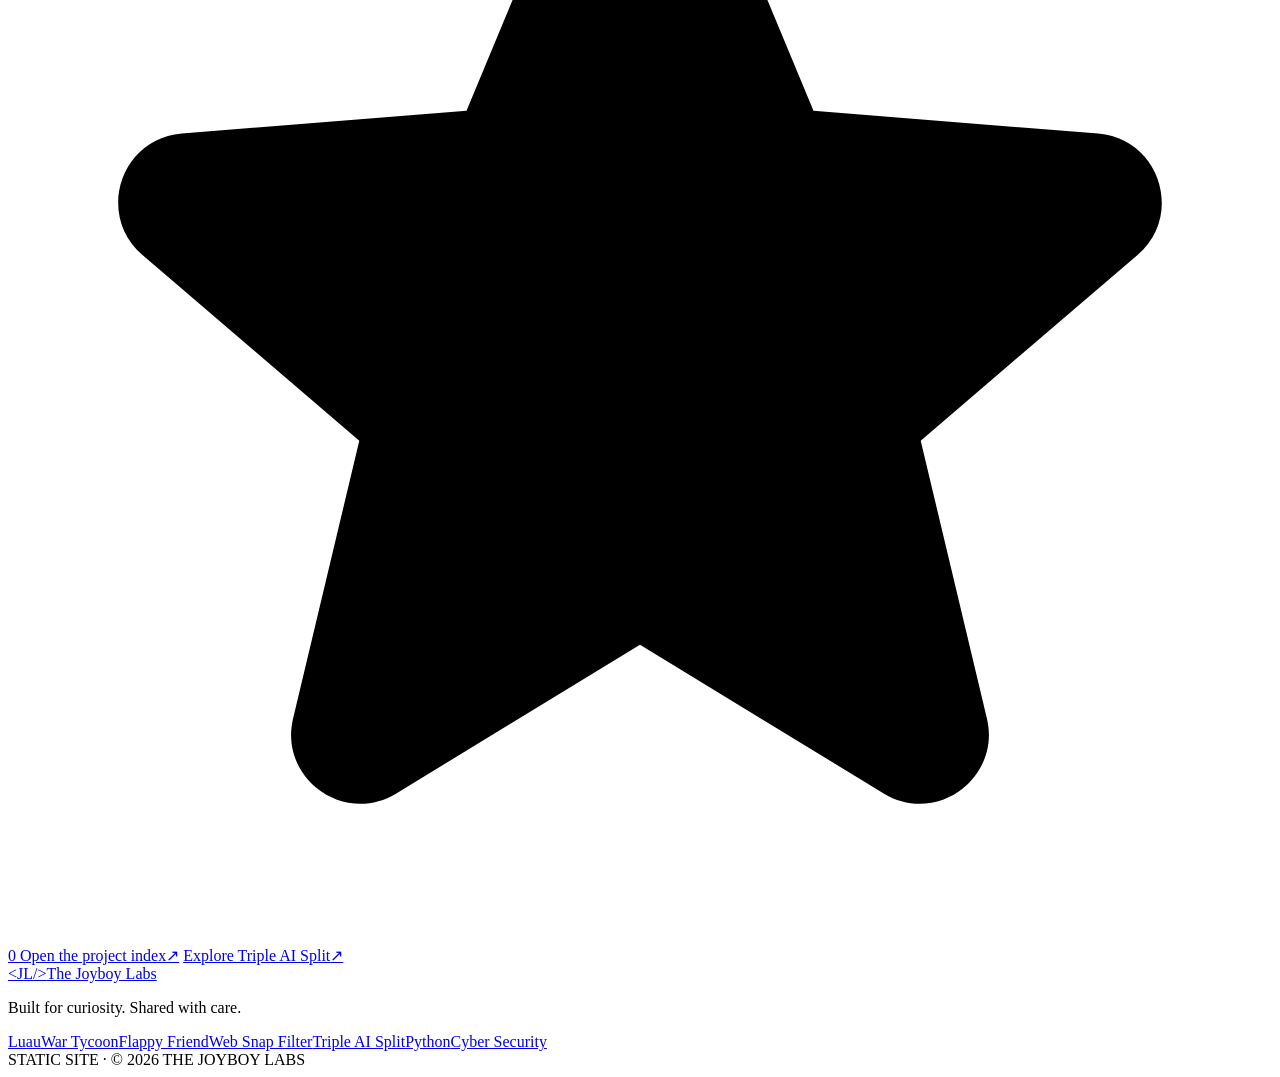
==== commit 3908c4ef: "Add Triple AI Split showcase page Co-authored-by: arena-agent <297053741+arena-agent@users.noreply.g" ====
--- a/index.html
+++ b/index.html
@@ -172,6 +172,7 @@
           <span class="github-star-count"><svg aria-hidden="true" viewBox="0 0 24 24"><path d="M10.788 3.21c.448-1.077 1.976-1.077 2.424 0l2.082 5.006 5.404.434c1.164.093 1.636 1.545.749 2.305l-4.117 3.527 1.257 5.273c.271 1.136-.964 2.033-1.96 1.425L12 18.354 7.373 21.18c-.996.608-2.231-.29-1.96-1.425l1.257-5.273-4.117-3.527c-.887-.76-.415-2.212.749-2.305l5.404-.434 2.082-5.005Z"></path></svg><span data-github-stars>0</span></span>
         </a>
         <a class="button button-outline" href="roblox.html"><span class="blob1" aria-hidden="true"></span><span class="blob2" aria-hidden="true"></span><span class="inner"><span>Open the project index</span><span aria-hidden="true">↗</span></span></a>
+        <a class="button button-outline" href="triple-ai-split.html"><span class="blob1" aria-hidden="true"></span><span class="blob2" aria-hidden="true"></span><span class="inner"><span>Explore Triple AI Split</span><span aria-hidden="true">↗</span></span></a>
       </div>
     </section>
   </main>
@@ -180,7 +181,7 @@
     <div class="footer-shell">
       <a class="footer-brand" href="index.html"><span class="brand-mark" aria-hidden="true"><span class="brand-mark-bracket">&lt;</span><span class="brand-mark-core">JL</span><span class="brand-mark-bracket">/&gt;</span></span><span>The Joyboy Labs</span></a>
       <p>Built for curiosity. Shared with care.</p>
-      <div class="footer-links"><a href="roblox.html">Luau</a><a href="war-tycoon.html">War Tycoon</a><a href="flappy-friend.html">Flappy Friend</a><a href="web-snap-filter.html">Web Snap Filter</a><a href="python.html">Python</a><a href="cyber.html">Cyber Security</a></div>
+      <div class="footer-links"><a href="roblox.html">Luau</a><a href="war-tycoon.html">War Tycoon</a><a href="flappy-friend.html">Flappy Friend</a><a href="web-snap-filter.html">Web Snap Filter</a><a href="triple-ai-split.html">Triple AI Split</a><a href="python.html">Python</a><a href="cyber.html">Cyber Security</a></div>
       <span class="footer-meta">STATIC SITE <span aria-hidden="true">·</span> © <span data-current-year>2026</span> THE JOYBOY LABS</span>
     </div>
   </footer>
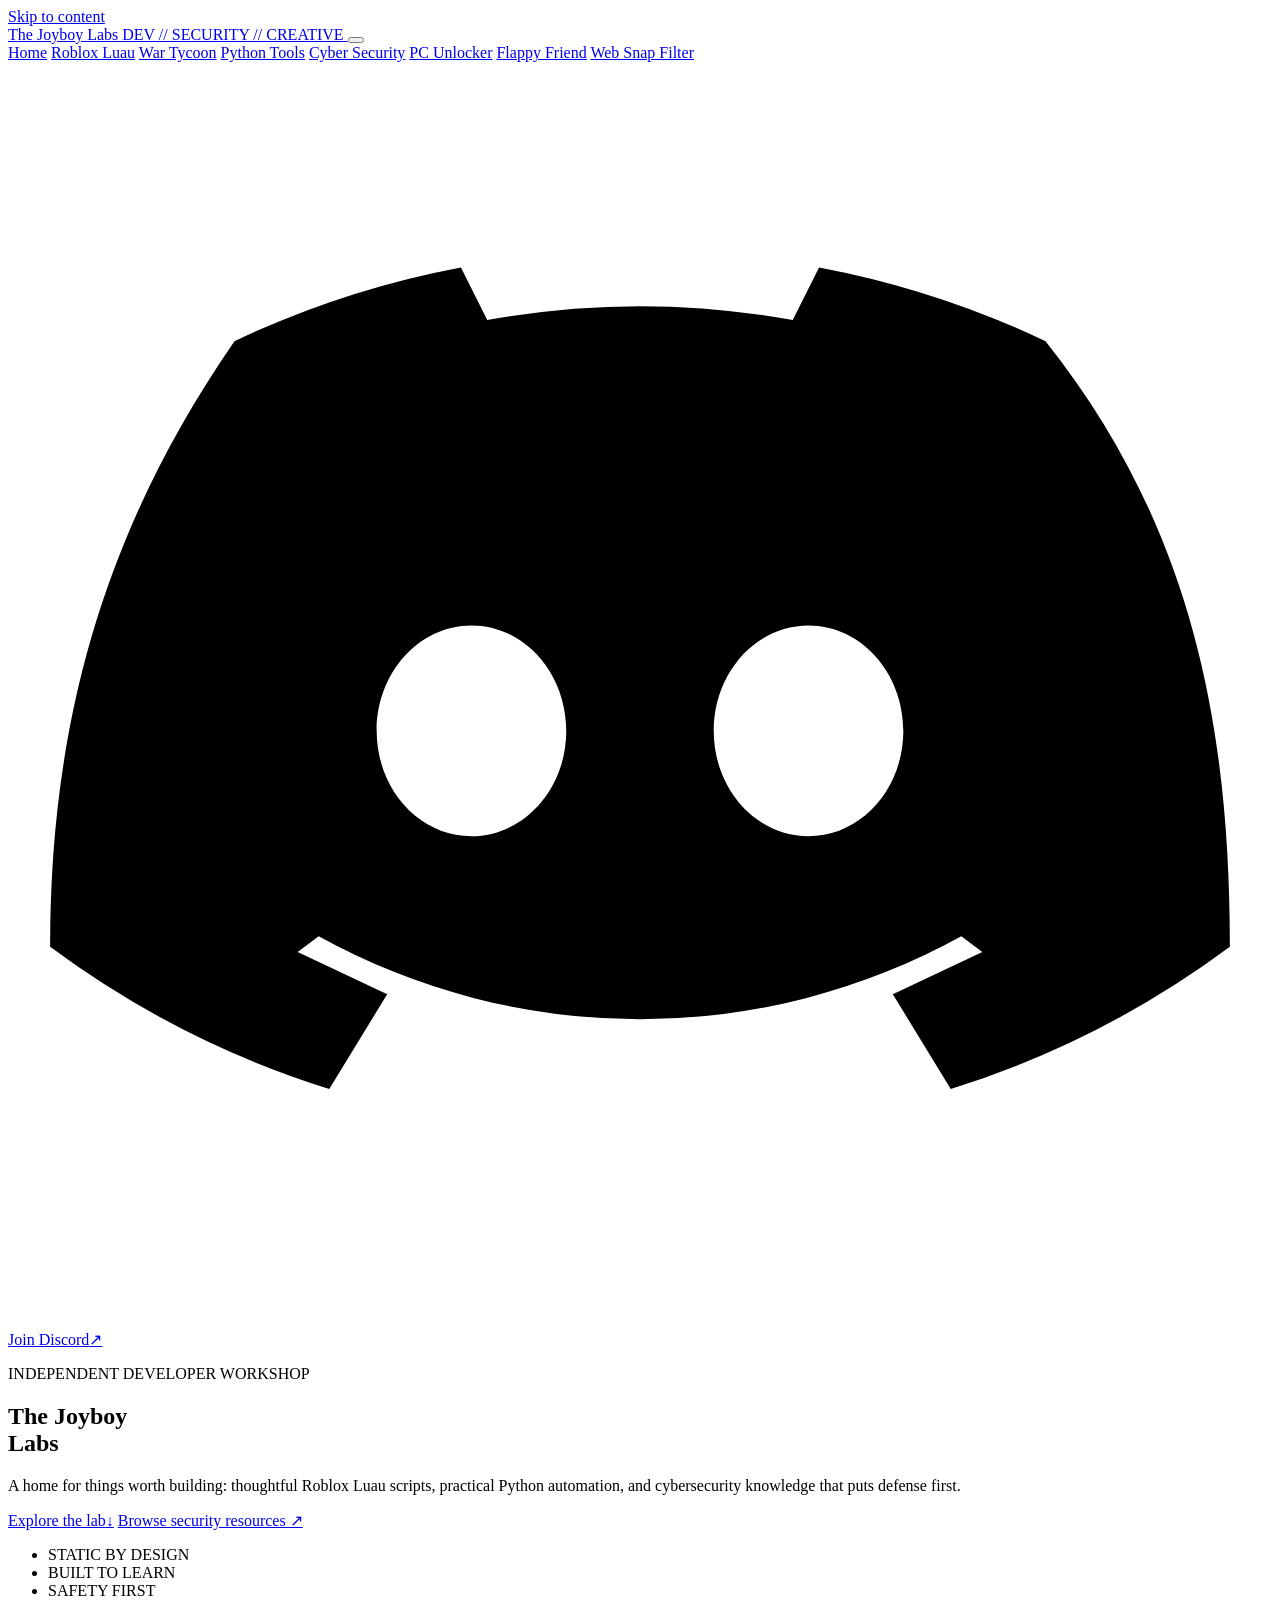
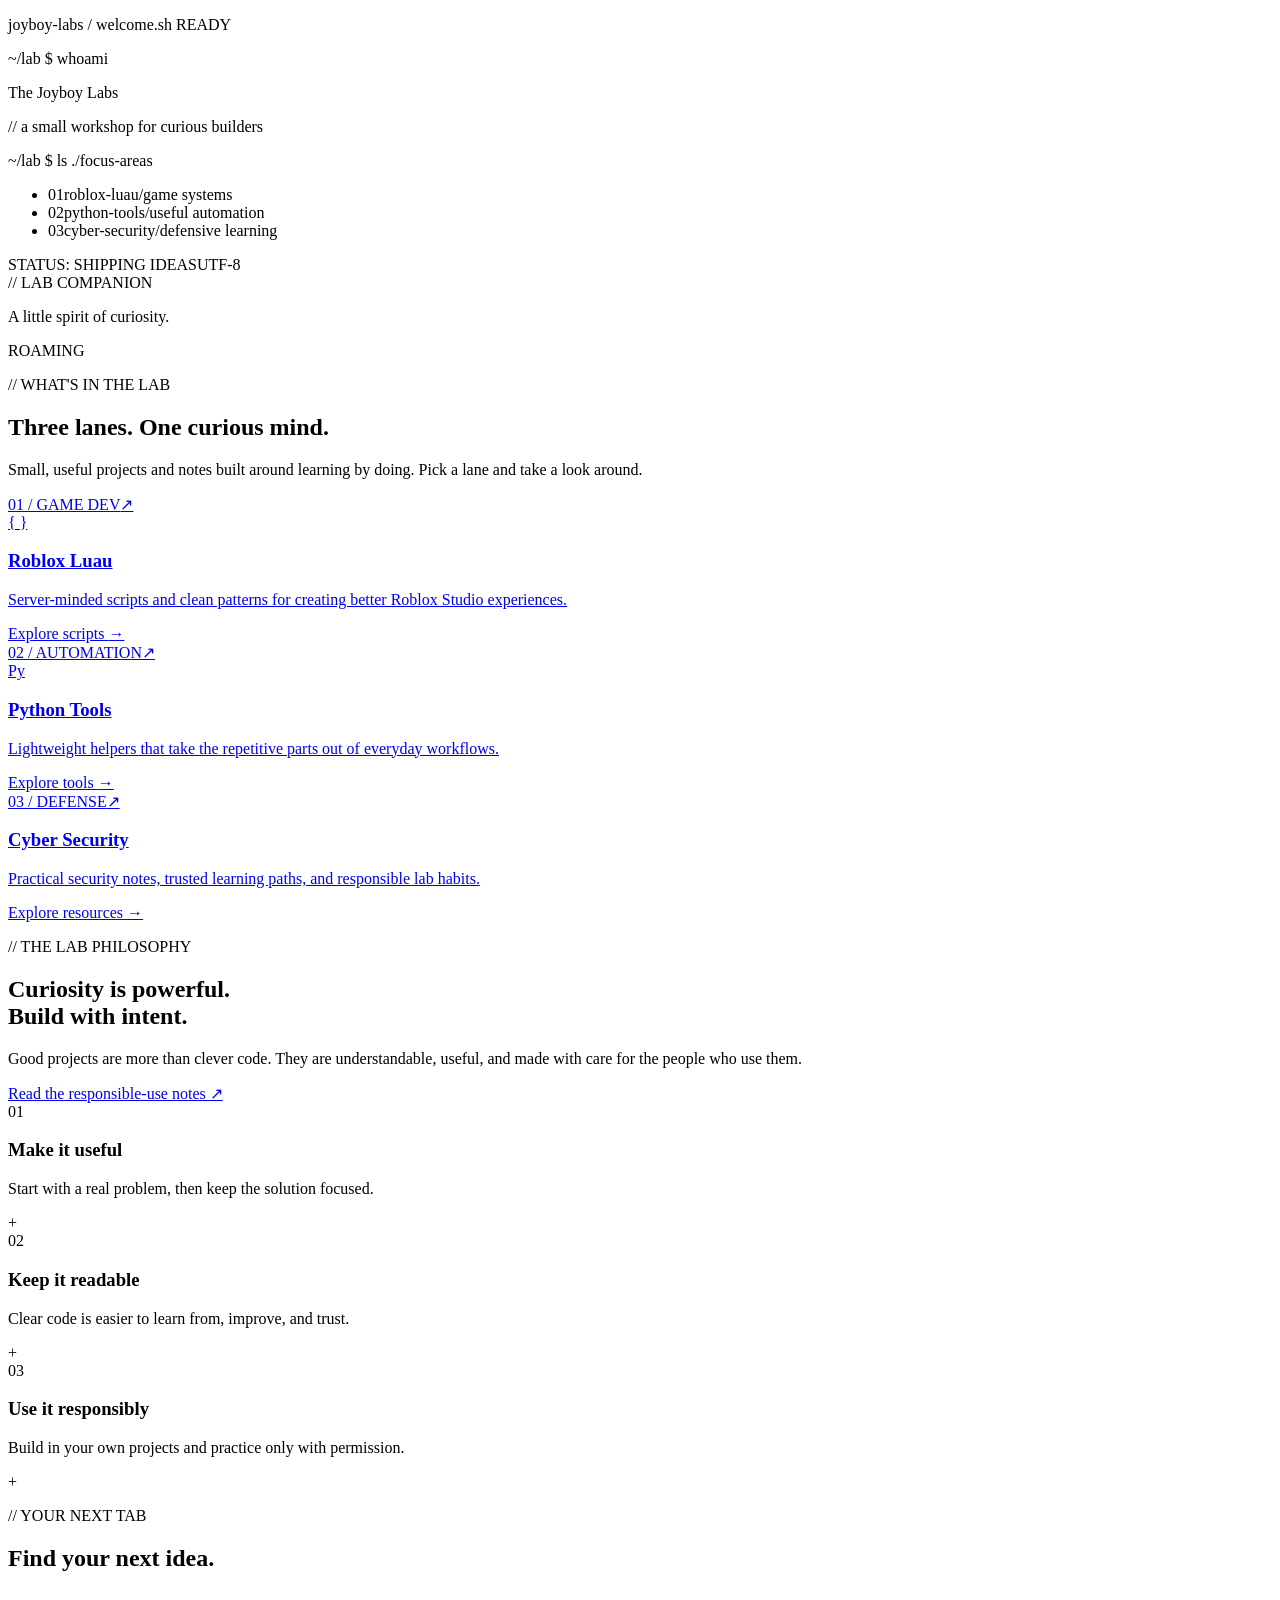
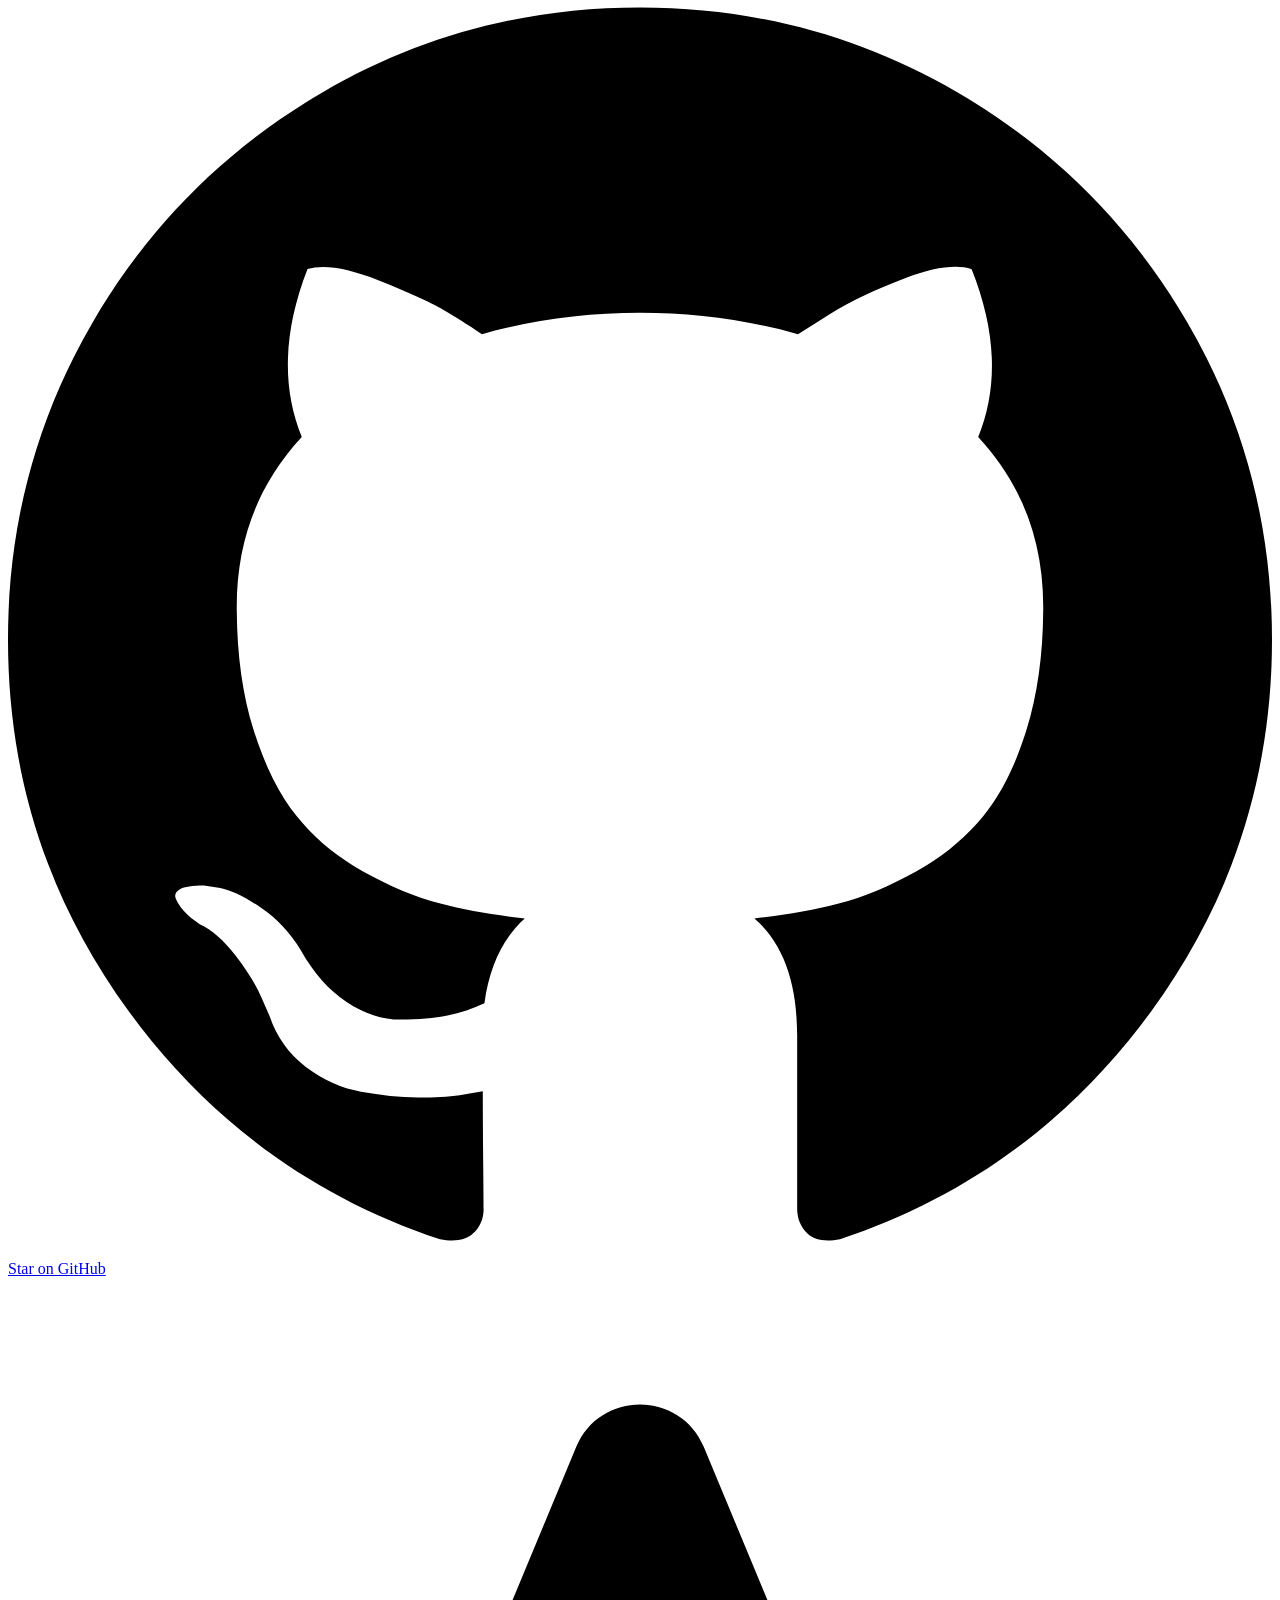
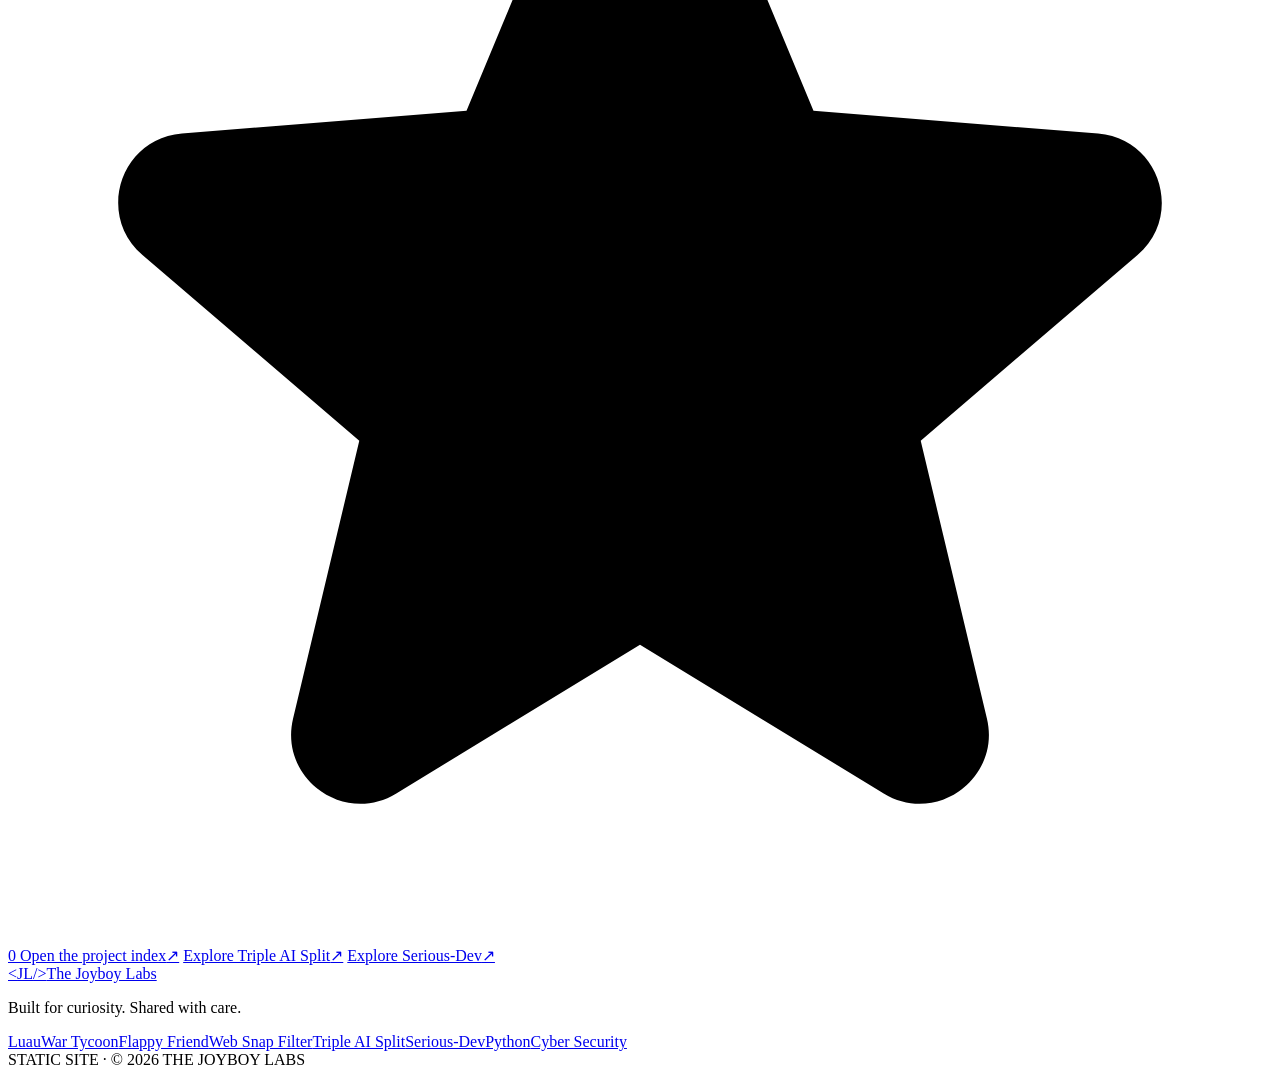
==== commit 1493701e: "Add Serious-Dev showcase page Co-authored-by: arena-agent <297053741+arena-agent@users.noreply.githu" ====
--- a/index.html
+++ b/index.html
@@ -173,6 +173,7 @@
         </a>
         <a class="button button-outline" href="roblox.html"><span class="blob1" aria-hidden="true"></span><span class="blob2" aria-hidden="true"></span><span class="inner"><span>Open the project index</span><span aria-hidden="true">↗</span></span></a>
         <a class="button button-outline" href="triple-ai-split.html"><span class="blob1" aria-hidden="true"></span><span class="blob2" aria-hidden="true"></span><span class="inner"><span>Explore Triple AI Split</span><span aria-hidden="true">↗</span></span></a>
+        <a class="button button-outline" href="serious-dev.html"><span class="blob1" aria-hidden="true"></span><span class="blob2" aria-hidden="true"></span><span class="inner"><span>Explore Serious-Dev</span><span aria-hidden="true">↗</span></span></a>
       </div>
     </section>
   </main>
@@ -181,7 +182,7 @@
     <div class="footer-shell">
       <a class="footer-brand" href="index.html"><span class="brand-mark" aria-hidden="true"><span class="brand-mark-bracket">&lt;</span><span class="brand-mark-core">JL</span><span class="brand-mark-bracket">/&gt;</span></span><span>The Joyboy Labs</span></a>
       <p>Built for curiosity. Shared with care.</p>
-      <div class="footer-links"><a href="roblox.html">Luau</a><a href="war-tycoon.html">War Tycoon</a><a href="flappy-friend.html">Flappy Friend</a><a href="web-snap-filter.html">Web Snap Filter</a><a href="triple-ai-split.html">Triple AI Split</a><a href="python.html">Python</a><a href="cyber.html">Cyber Security</a></div>
+      <div class="footer-links"><a href="roblox.html">Luau</a><a href="war-tycoon.html">War Tycoon</a><a href="flappy-friend.html">Flappy Friend</a><a href="web-snap-filter.html">Web Snap Filter</a><a href="triple-ai-split.html">Triple AI Split</a><a href="serious-dev.html">Serious-Dev</a><a href="python.html">Python</a><a href="cyber.html">Cyber Security</a></div>
       <span class="footer-meta">STATIC SITE <span aria-hidden="true">·</span> © <span data-current-year>2026</span> THE JOYBOY LABS</span>
     </div>
   </footer>
